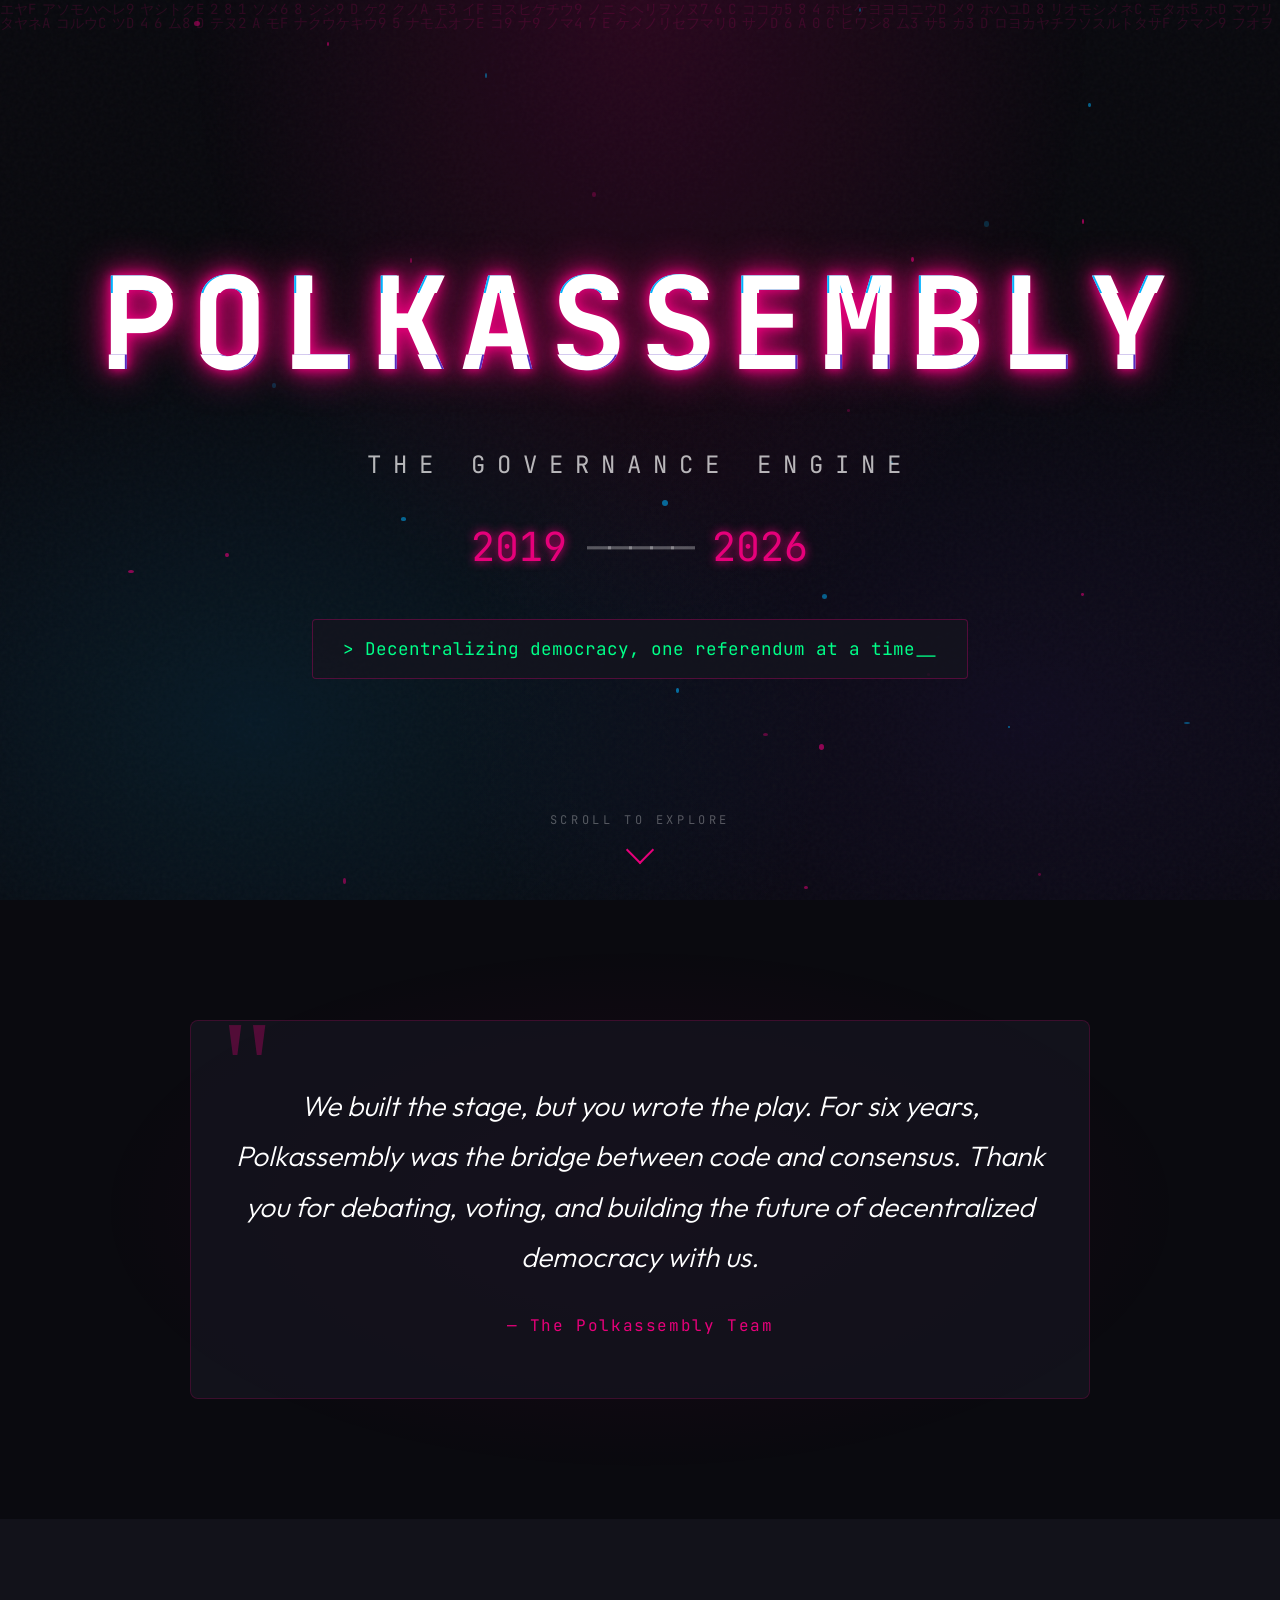
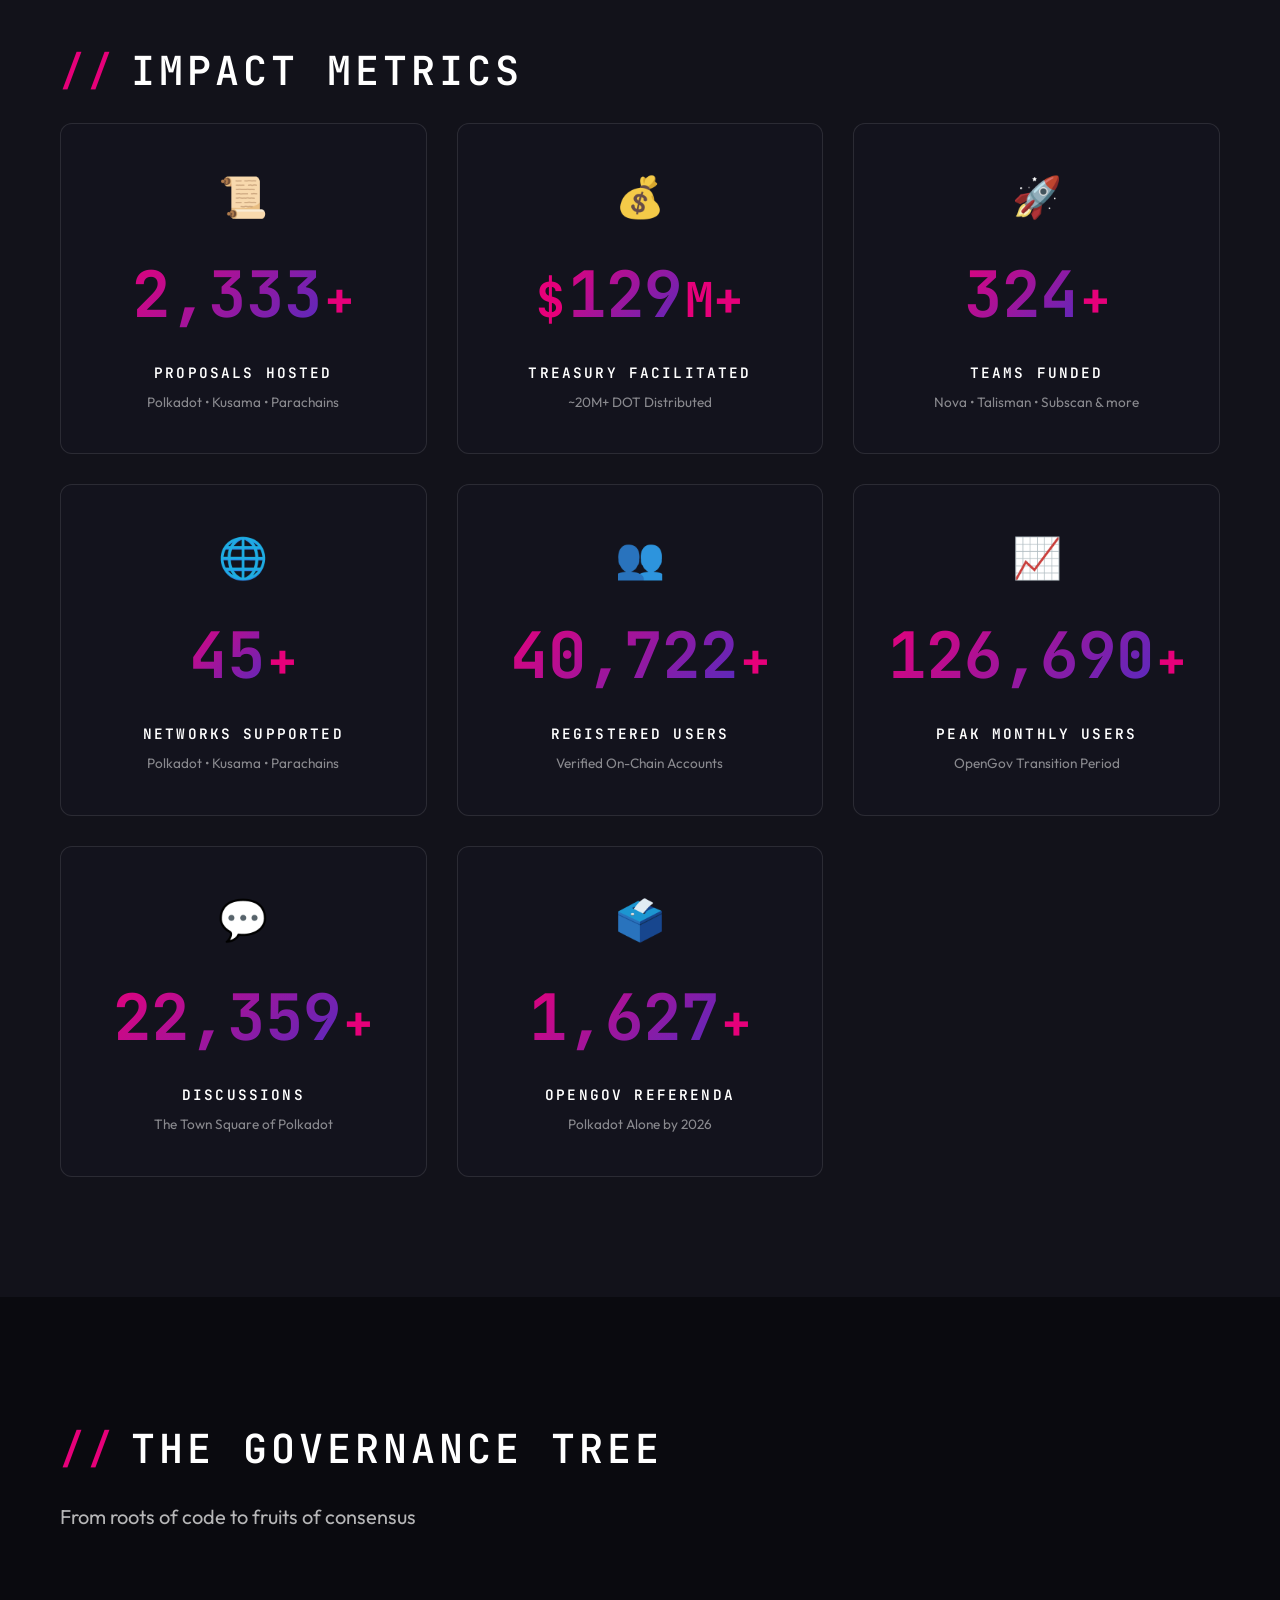
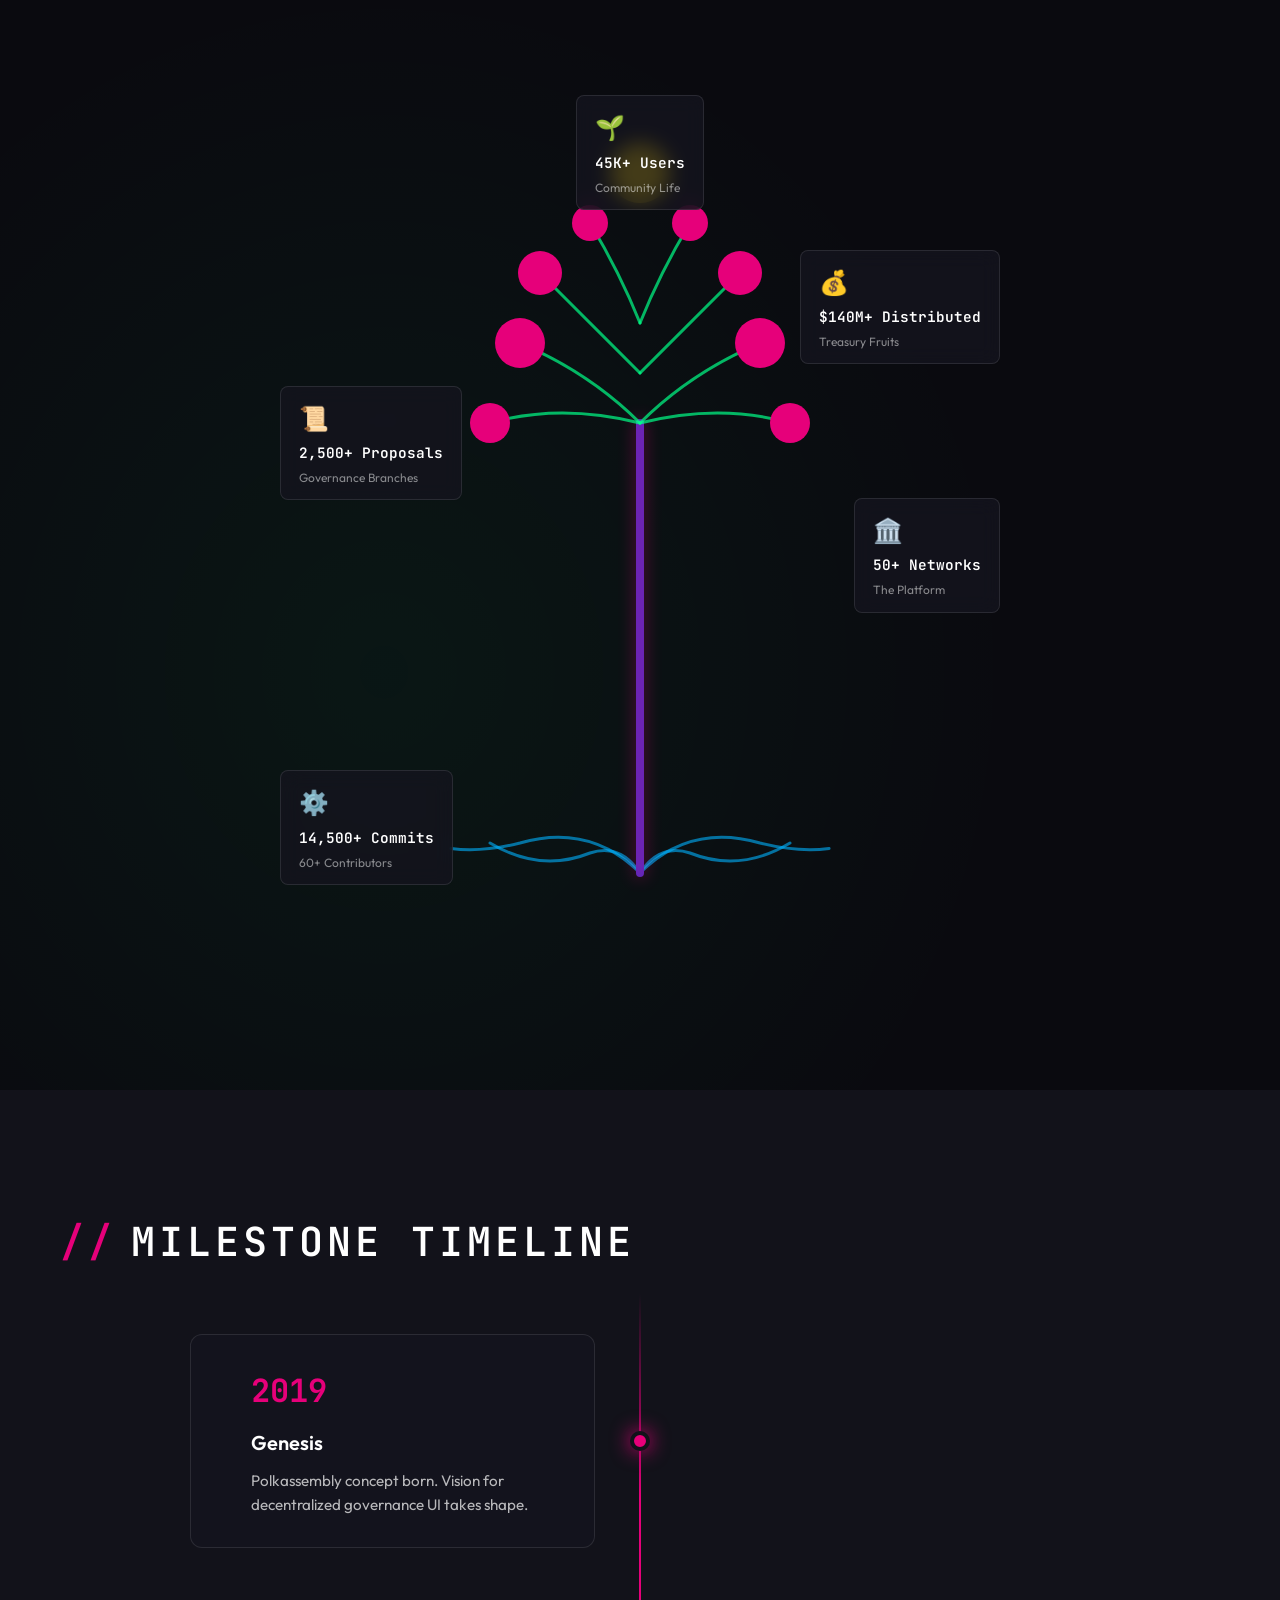
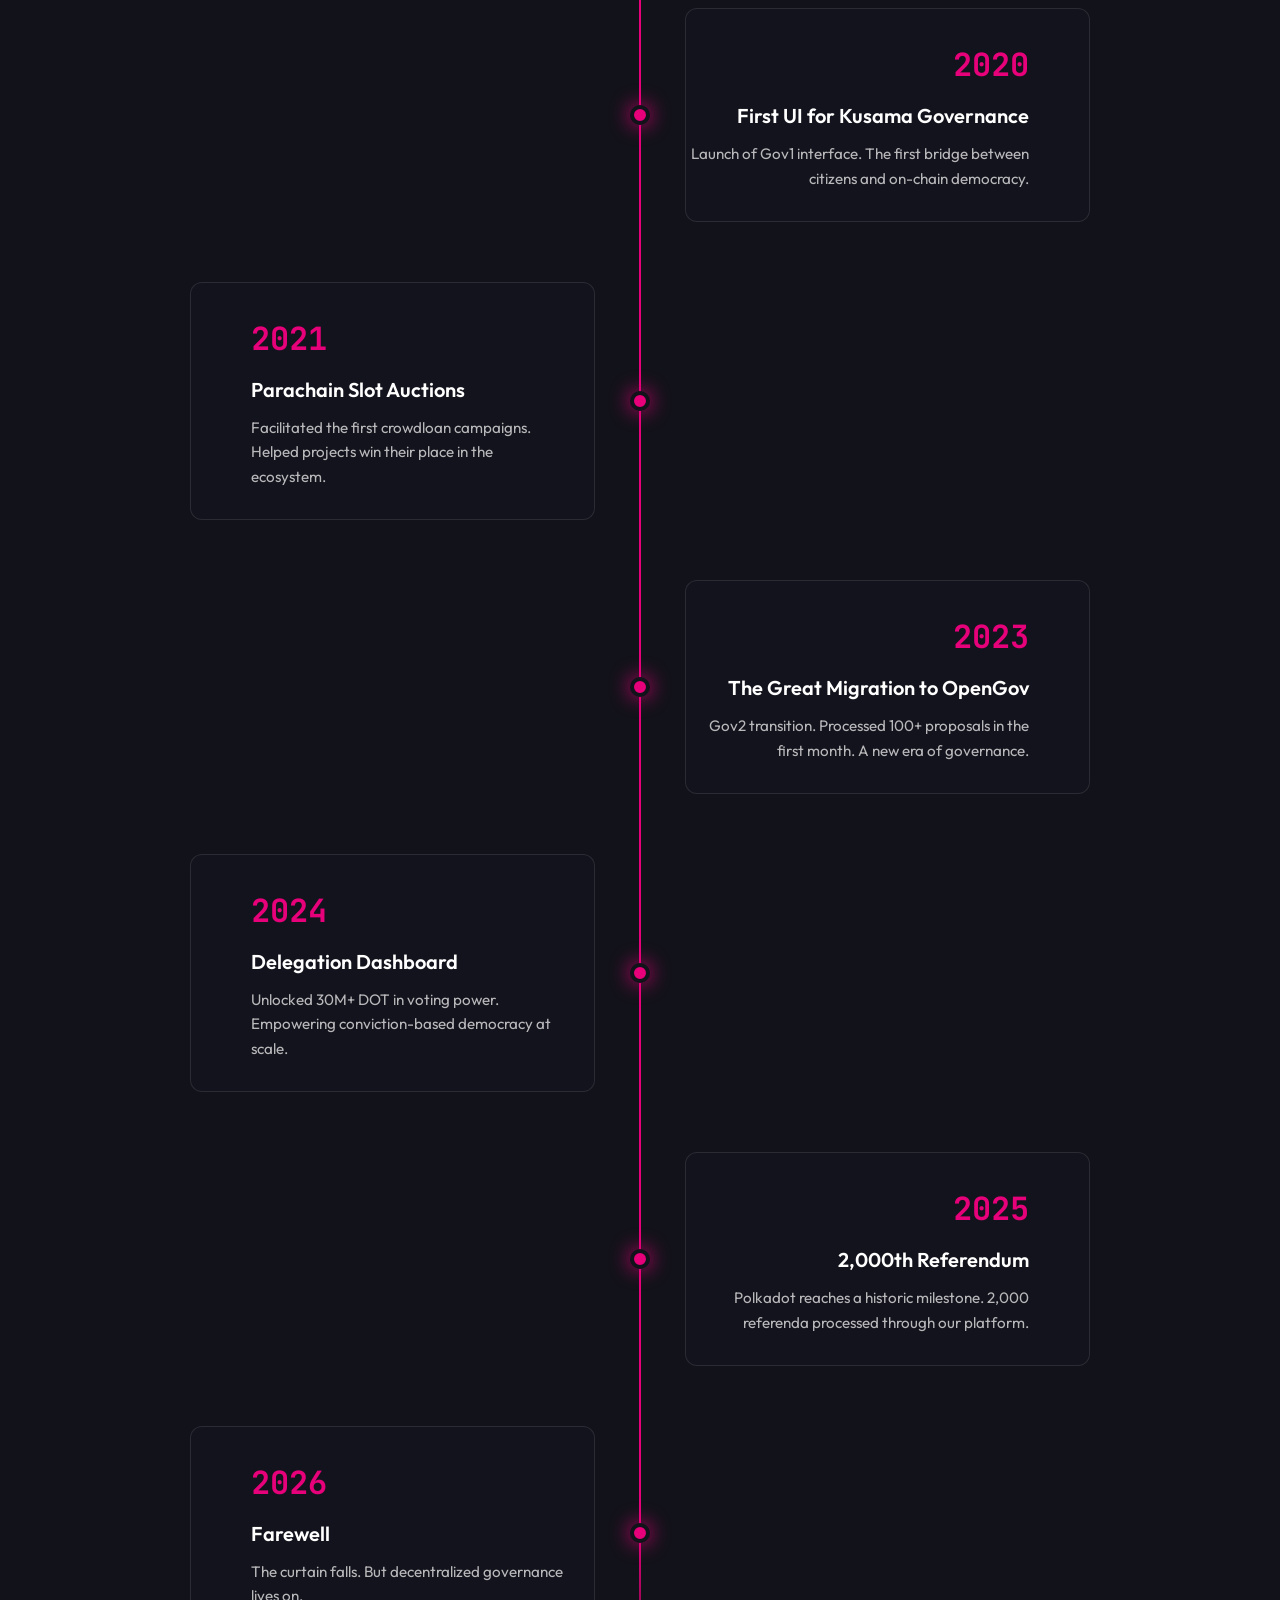
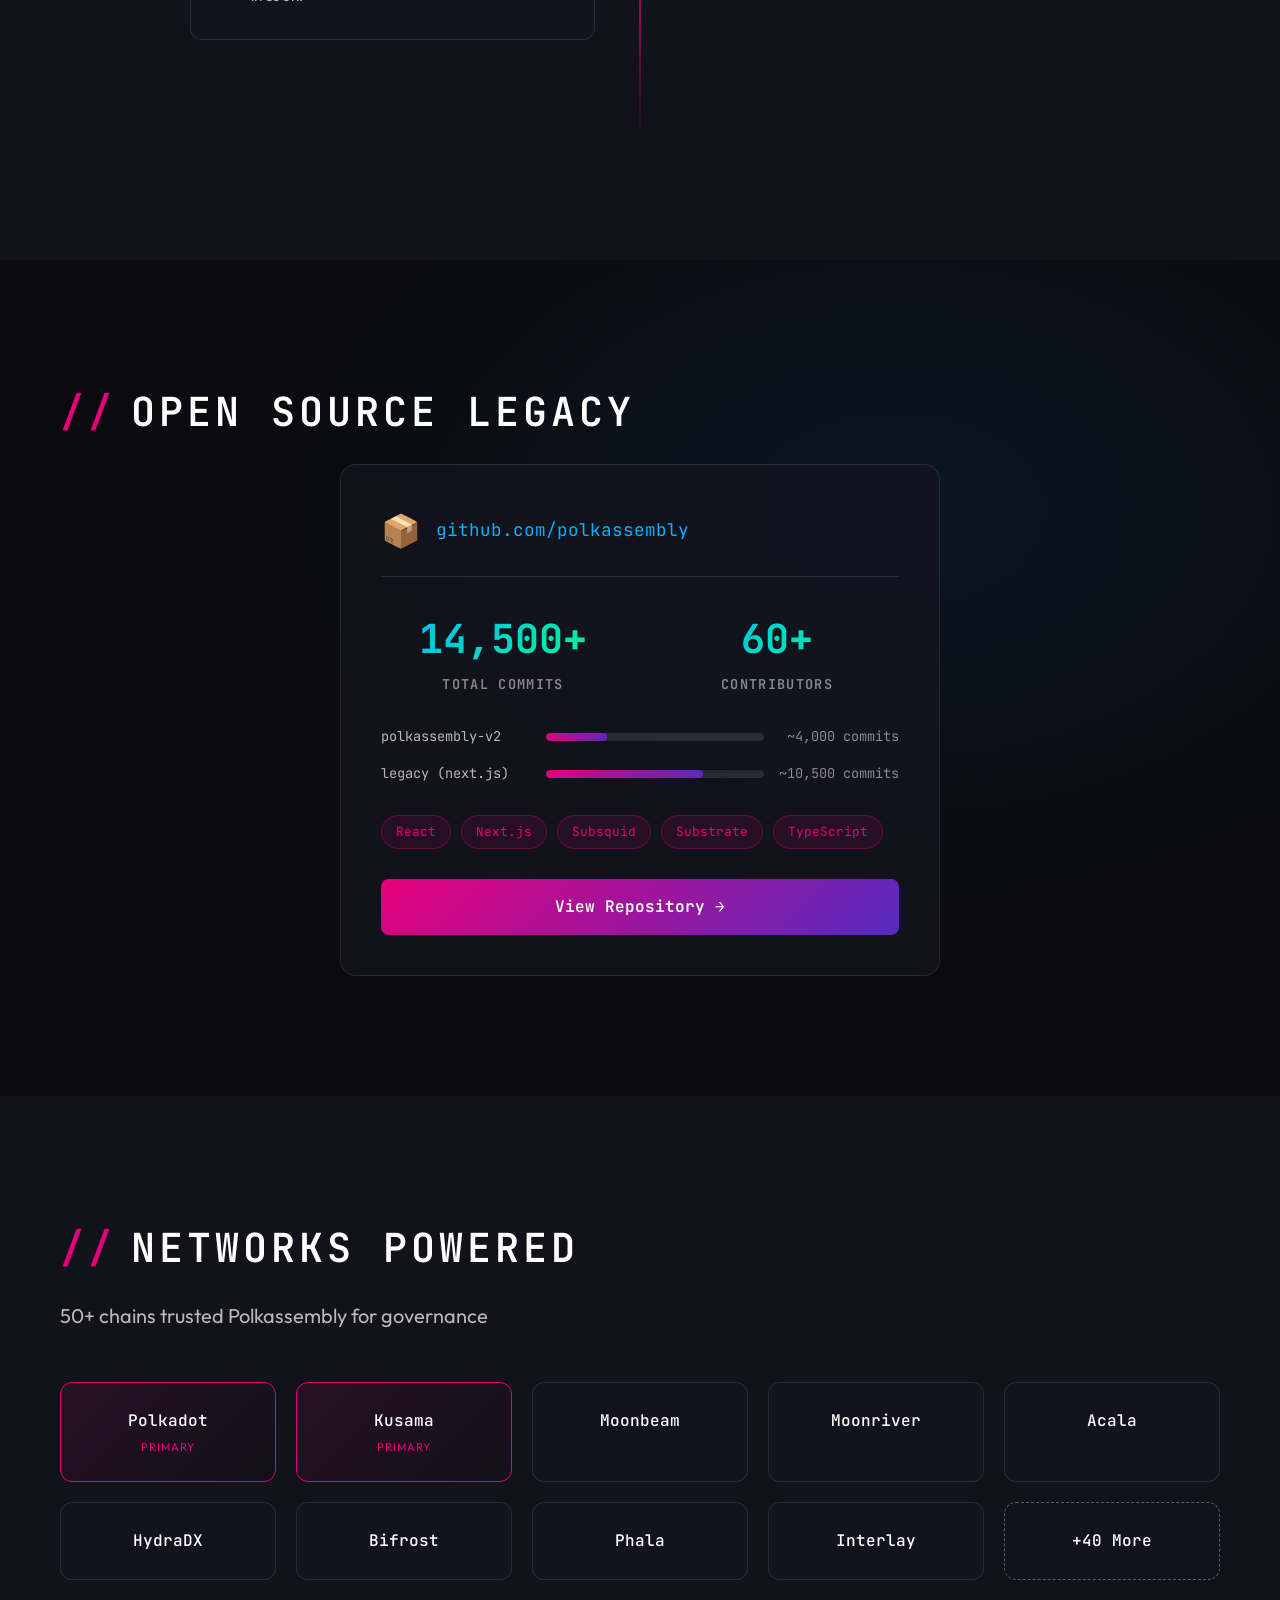
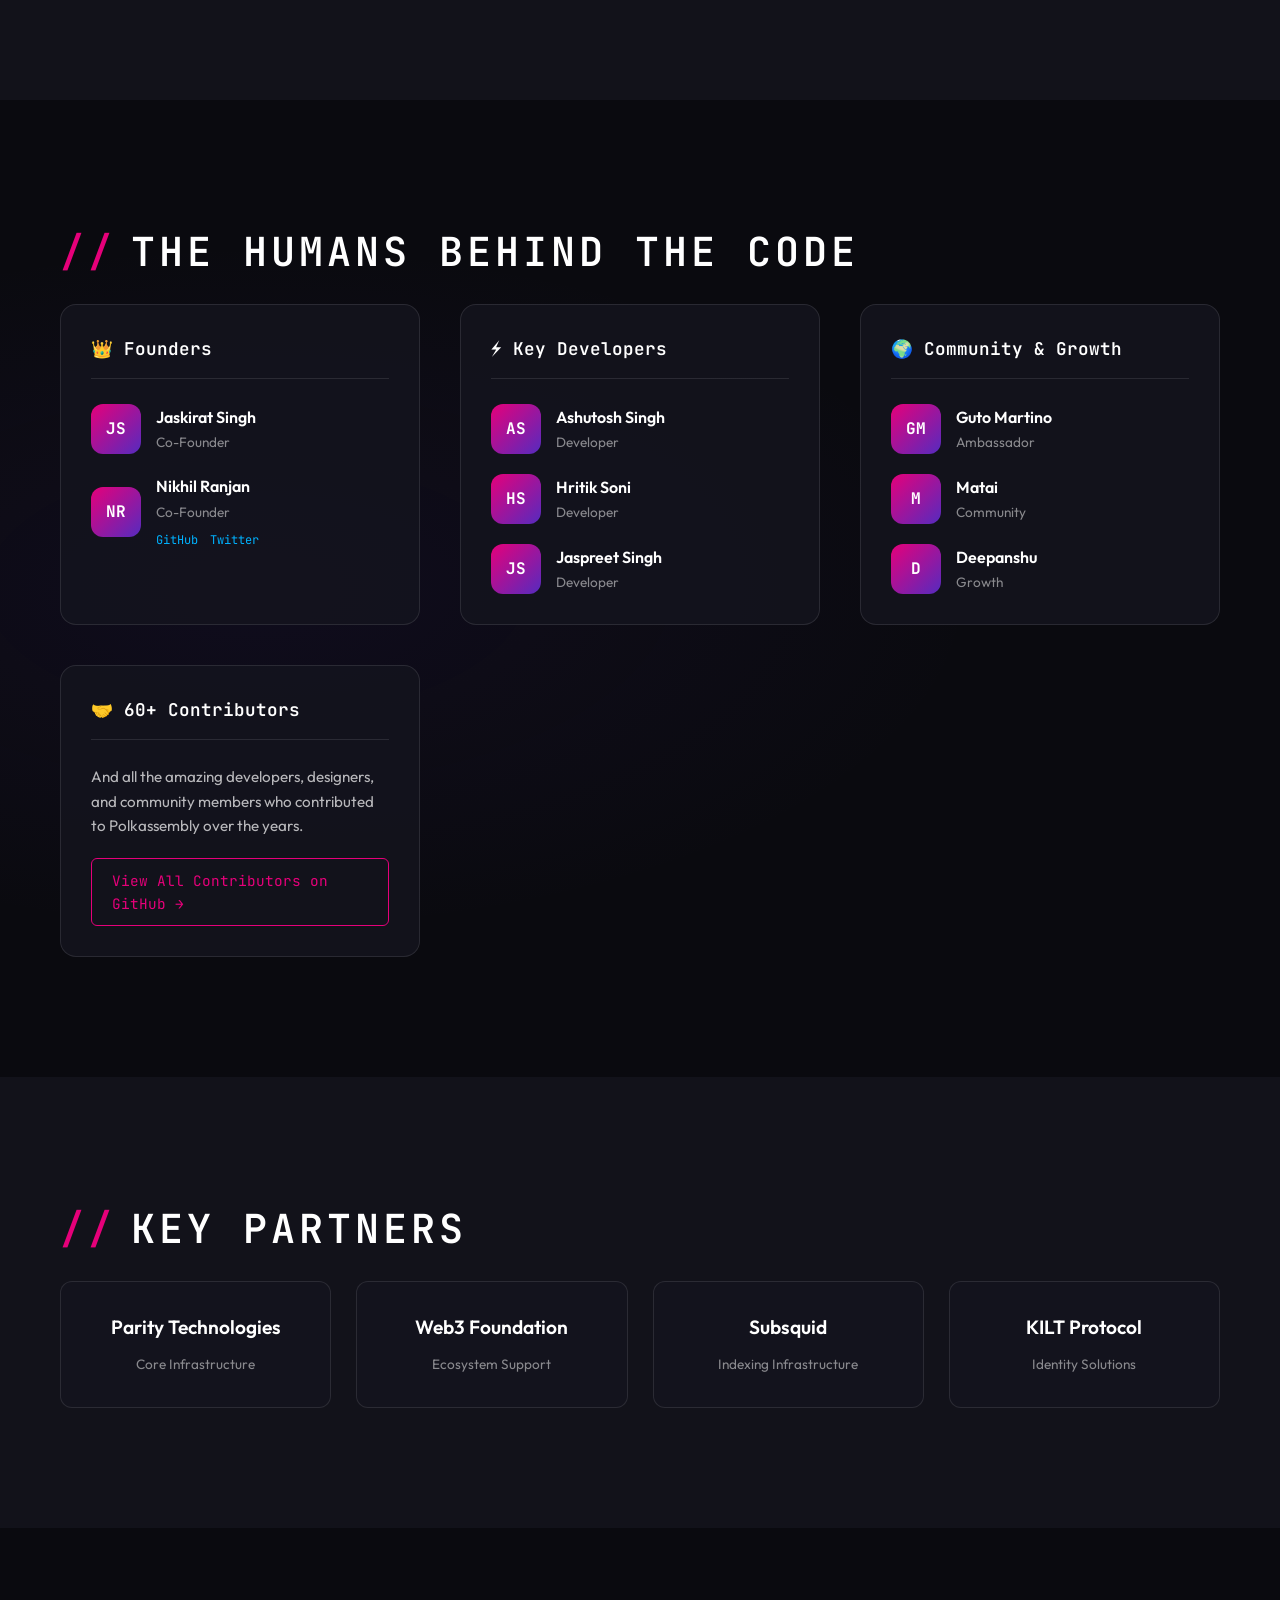
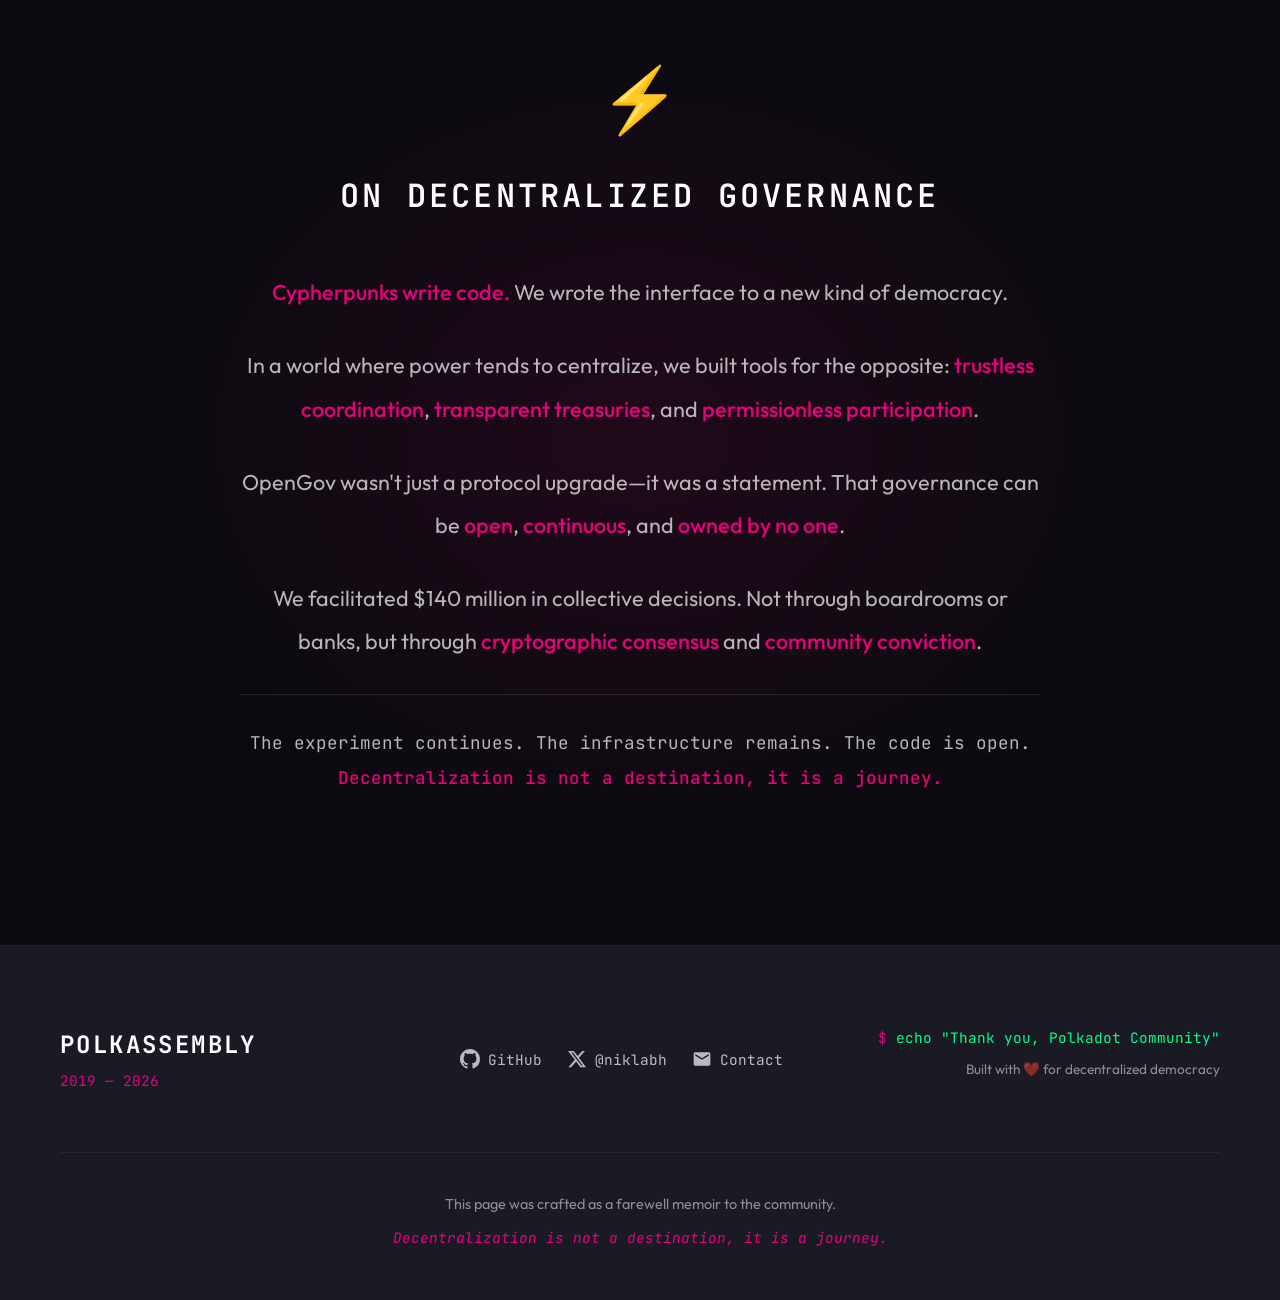
==== index.html @ 7c3e4065 "first commit" ====
<!DOCTYPE html>
<html lang="en">
<head>
    <meta charset="UTF-8">
    <meta name="viewport" content="width=device-width, initial-scale=1.0">
    <title>Polkassembly | The Governance Engine (2019-2026)</title>
    <link rel="preconnect" href="https://fonts.googleapis.com">
    <link rel="preconnect" href="https://fonts.gstatic.com" crossorigin>
    <link href="https://fonts.googleapis.com/css2?family=JetBrains+Mono:wght@300;400;500;600;700&family=Outfit:wght@300;400;500;600;700;800;900&display=swap" rel="stylesheet">
    <link rel="stylesheet" href="styles.css">
    <link rel="icon" type="image/svg+xml" href="data:image/svg+xml,<svg xmlns='http://www.w3.org/2000/svg' viewBox='0 0 100 100'><text y='.9em' font-size='90'>🏛️</text></svg>">
</head>
<body>
    <!-- Matrix Rain Background -->
    <canvas id="matrix-bg"></canvas>
    
    <!-- Noise Overlay -->
    <div class="noise-overlay"></div>

    <!-- Hero Section -->
    <header class="hero">
        <div class="hero-content">
            <div class="glitch-wrapper">
                <h1 class="glitch" data-text="POLKASSEMBLY">POLKASSEMBLY</h1>
            </div>
            <p class="hero-subtitle">THE GOVERNANCE ENGINE</p>
            <div class="hero-years">
                <span class="year-start">2019</span>
                <span class="year-divider">—————</span>
                <span class="year-end">2026</span>
            </div>
            <div class="hero-tagline">
                <span class="typewriter">> Decentralizing democracy, one referendum at a time_</span>
            </div>
        </div>
        <div class="scroll-indicator">
            <span>SCROLL TO EXPLORE</span>
            <div class="scroll-arrow"></div>
        </div>
    </header>

    <!-- Farewell Quote Section -->
    <section class="farewell-quote">
        <div class="container">
            <div class="quote-block">
                <div class="quote-mark">"</div>
                <blockquote>
                    We built the stage, but you wrote the play. For six years, Polkassembly was the bridge between code and consensus. Thank you for debating, voting, and building the future of decentralized democracy with us.
                </blockquote>
                <cite>— The Polkassembly Team</cite>
            </div>
        </div>
    </section>

    <!-- Impact Stats Grid -->
    <section class="impact-stats">
        <div class="container">
            <h2 class="section-title">
                <span class="title-prefix">//</span> IMPACT METRICS
            </h2>
            <div class="stats-grid">
                <div class="stat-card stat-proposals">
                    <div class="stat-icon">📜</div>
                    <div class="stat-number" data-target="2500">0</div>
                    <div class="stat-suffix">+</div>
                    <div class="stat-label">PROPOSALS HOSTED</div>
                    <div class="stat-detail">Polkadot • Kusama • Parachains</div>
                </div>
                <div class="stat-card stat-treasury">
                    <div class="stat-icon">💰</div>
                    <div class="stat-prefix">$</div>
                    <div class="stat-number" data-target="140">0</div>
                    <div class="stat-suffix">M+</div>
                    <div class="stat-label">TREASURY FACILITATED</div>
                    <div class="stat-detail">~20M+ DOT Distributed</div>
                </div>
                <div class="stat-card stat-teams">
                    <div class="stat-icon">🚀</div>
                    <div class="stat-number" data-target="350">0</div>
                    <div class="stat-suffix">+</div>
                    <div class="stat-label">TEAMS FUNDED</div>
                    <div class="stat-detail">Nova • Talisman • Subscan & more</div>
                </div>
                <div class="stat-card stat-networks">
                    <div class="stat-icon">🌐</div>
                    <div class="stat-number" data-target="50">0</div>
                    <div class="stat-suffix">+</div>
                    <div class="stat-label">NETWORKS SUPPORTED</div>
                    <div class="stat-detail">Polkadot • Kusama • Parachains</div>
                </div>
                <div class="stat-card stat-users">
                    <div class="stat-icon">👥</div>
                    <div class="stat-number" data-target="45000">0</div>
                    <div class="stat-suffix">+</div>
                    <div class="stat-label">REGISTERED USERS</div>
                    <div class="stat-detail">Verified On-Chain Accounts</div>
                </div>
                <div class="stat-card stat-mau">
                    <div class="stat-icon">📈</div>
                    <div class="stat-number" data-target="140000">0</div>
                    <div class="stat-suffix">+</div>
                    <div class="stat-label">PEAK MONTHLY USERS</div>
                    <div class="stat-detail">OpenGov Transition Period</div>
                </div>
                <div class="stat-card stat-discussions">
                    <div class="stat-icon">💬</div>
                    <div class="stat-number" data-target="25000">0</div>
                    <div class="stat-suffix">+</div>
                    <div class="stat-label">DISCUSSIONS</div>
                    <div class="stat-detail">The Town Square of Polkadot</div>
                </div>
                <div class="stat-card stat-referenda">
                    <div class="stat-icon">🗳️</div>
                    <div class="stat-number" data-target="1830">0</div>
                    <div class="stat-suffix">+</div>
                    <div class="stat-label">OPENGOV REFERENDA</div>
                    <div class="stat-detail">Polkadot Alone by 2026</div>
                </div>
            </div>
        </div>
    </section>

    <!-- Tree Visualization -->
    <section class="tree-section">
        <div class="container">
            <h2 class="section-title">
                <span class="title-prefix">//</span> THE GOVERNANCE TREE
            </h2>
            <p class="section-subtitle">From roots of code to fruits of consensus</p>
            
            <div class="tree-visualization">
                <div class="tree-container">
                    <!-- SVG Tree -->
                    <svg class="tree-svg" viewBox="0 0 800 900" preserveAspectRatio="xMidYMid meet">
                        <!-- Roots (GitHub/Code) -->
                        <g class="tree-roots">
                            <path class="root-path" d="M400 850 Q350 800 280 820 Q200 840 150 800" />
                            <path class="root-path" d="M400 850 Q380 820 350 830 Q300 850 250 820" />
                            <path class="root-path" d="M400 850 Q420 820 450 830 Q500 850 550 820" />
                            <path class="root-path" d="M400 850 Q450 800 520 820 Q600 840 650 800" />
                        </g>
                        
                        <!-- Trunk (Platform) -->
                        <g class="tree-trunk">
                            <path class="trunk-path" d="M400 850 Q400 700 400 600 Q400 500 400 400" />
                            <path class="trunk-glow" d="M400 850 Q400 700 400 600 Q400 500 400 400" />
                        </g>
                        
                        <!-- Branches (Proposals) -->
                        <g class="tree-branches">
                            <path class="branch-path" d="M400 400 Q350 350 280 320" />
                            <path class="branch-path" d="M400 400 Q320 380 250 400" />
                            <path class="branch-path" d="M400 400 Q450 350 520 320" />
                            <path class="branch-path" d="M400 400 Q480 380 550 400" />
                            <path class="branch-path" d="M400 350 Q350 300 300 250" />
                            <path class="branch-path" d="M400 350 Q450 300 500 250" />
                            <path class="branch-path" d="M400 300 Q380 250 350 200" />
                            <path class="branch-path" d="M400 300 Q420 250 450 200" />
                        </g>
                        
                        <!-- Leaves/Fruits (Community) -->
                        <g class="tree-fruits">
                            <circle class="fruit" cx="280" cy="320" r="25" />
                            <circle class="fruit" cx="250" cy="400" r="20" />
                            <circle class="fruit" cx="520" cy="320" r="25" />
                            <circle class="fruit" cx="550" cy="400" r="20" />
                            <circle class="fruit" cx="300" cy="250" r="22" />
                            <circle class="fruit" cx="500" cy="250" r="22" />
                            <circle class="fruit" cx="350" cy="200" r="18" />
                            <circle class="fruit" cx="450" cy="200" r="18" />
                            <circle class="fruit" cx="400" cy="150" r="30" />
                        </g>
                        
                        <!-- Particles -->
                        <g class="tree-particles">
                            <circle class="particle" cx="200" cy="300" r="3" />
                            <circle class="particle" cx="600" cy="350" r="4" />
                            <circle class="particle" cx="350" cy="180" r="3" />
                            <circle class="particle" cx="450" cy="160" r="4" />
                            <circle class="particle" cx="220" cy="420" r="3" />
                            <circle class="particle" cx="580" cy="280" r="3" />
                        </g>
                    </svg>
                    
                    <!-- Labels -->
                    <div class="tree-labels">
                        <div class="tree-label label-roots">
                            <span class="label-icon">⚙️</span>
                            <span class="label-text">14,500+ Commits</span>
                            <span class="label-sub">60+ Contributors</span>
                        </div>
                        <div class="tree-label label-trunk">
                            <span class="label-icon">🏛️</span>
                            <span class="label-text">50+ Networks</span>
                            <span class="label-sub">The Platform</span>
                        </div>
                        <div class="tree-label label-branches">
                            <span class="label-icon">📜</span>
                            <span class="label-text">2,500+ Proposals</span>
                            <span class="label-sub">Governance Branches</span>
                        </div>
                        <div class="tree-label label-fruits">
                            <span class="label-icon">💰</span>
                            <span class="label-text">$140M+ Distributed</span>
                            <span class="label-sub">Treasury Fruits</span>
                        </div>
                        <div class="tree-label label-leaves">
                            <span class="label-icon">🌱</span>
                            <span class="label-text">45K+ Users</span>
                            <span class="label-sub">Community Life</span>
                        </div>
                    </div>
                </div>
            </div>
        </div>
    </section>

    <!-- Timeline -->
    <section class="timeline-section">
        <div class="container">
            <h2 class="section-title">
                <span class="title-prefix">//</span> MILESTONE TIMELINE
            </h2>
            
            <div class="timeline">
                <div class="timeline-line"></div>
                
                <div class="timeline-item" data-year="2019">
                    <div class="timeline-marker"></div>
                    <div class="timeline-content">
                        <span class="timeline-year">2019</span>
                        <h3>Genesis</h3>
                        <p>Polkassembly concept born. Vision for decentralized governance UI takes shape.</p>
                    </div>
                </div>
                
                <div class="timeline-item" data-year="2020">
                    <div class="timeline-marker"></div>
                    <div class="timeline-content">
                        <span class="timeline-year">2020</span>
                        <h3>First UI for Kusama Governance</h3>
                        <p>Launch of Gov1 interface. The first bridge between citizens and on-chain democracy.</p>
                    </div>
                </div>
                
                <div class="timeline-item" data-year="2021">
                    <div class="timeline-marker"></div>
                    <div class="timeline-content">
                        <span class="timeline-year">2021</span>
                        <h3>Parachain Slot Auctions</h3>
                        <p>Facilitated the first crowdloan campaigns. Helped projects win their place in the ecosystem.</p>
                    </div>
                </div>
                
                <div class="timeline-item" data-year="2023">
                    <div class="timeline-marker"></div>
                    <div class="timeline-content">
                        <span class="timeline-year">2023</span>
                        <h3>The Great Migration to OpenGov</h3>
                        <p>Gov2 transition. Processed 100+ proposals in the first month. A new era of governance.</p>
                    </div>
                </div>
                
                <div class="timeline-item" data-year="2024">
                    <div class="timeline-marker"></div>
                    <div class="timeline-content">
                        <span class="timeline-year">2024</span>
                        <h3>Delegation Dashboard</h3>
                        <p>Unlocked 30M+ DOT in voting power. Empowering conviction-based democracy at scale.</p>
                    </div>
                </div>
                
                <div class="timeline-item" data-year="2025">
                    <div class="timeline-marker"></div>
                    <div class="timeline-content">
                        <span class="timeline-year">2025</span>
                        <h3>2,000th Referendum</h3>
                        <p>Polkadot reaches a historic milestone. 2,000 referenda processed through our platform.</p>
                    </div>
                </div>
                
                <div class="timeline-item" data-year="2026">
                    <div class="timeline-marker"></div>
                    <div class="timeline-content">
                        <span class="timeline-year">2026</span>
                        <h3>Farewell</h3>
                        <p>The curtain falls. But decentralized governance lives on.</p>
                    </div>
                </div>
            </div>
        </div>
    </section>

    <!-- Engineering Section -->
    <section class="engineering-section">
        <div class="container">
            <h2 class="section-title">
                <span class="title-prefix">//</span> OPEN SOURCE LEGACY
            </h2>
            
            <div class="github-stats">
                <div class="github-card main-repo">
                    <div class="repo-header">
                        <span class="repo-icon">📦</span>
                        <span class="repo-name">github.com/polkassembly</span>
                    </div>
                    <div class="repo-stats">
                        <div class="repo-stat">
                            <span class="stat-value">14,500+</span>
                            <span class="stat-label">Total Commits</span>
                        </div>
                        <div class="repo-stat">
                            <span class="stat-value">60+</span>
                            <span class="stat-label">Contributors</span>
                        </div>
                    </div>
                    <div class="repo-breakdown">
                        <div class="breakdown-item">
                            <span class="breakdown-name">polkassembly-v2</span>
                            <div class="breakdown-bar">
                                <div class="breakdown-fill" style="--width: 28%"></div>
                            </div>
                            <span class="breakdown-value">~4,000 commits</span>
                        </div>
                        <div class="breakdown-item">
                            <span class="breakdown-name">legacy (next.js)</span>
                            <div class="breakdown-bar">
                                <div class="breakdown-fill" style="--width: 72%"></div>
                            </div>
                            <span class="breakdown-value">~10,500 commits</span>
                        </div>
                    </div>
                    <div class="tech-stack">
                        <span class="tech-tag">React</span>
                        <span class="tech-tag">Next.js</span>
                        <span class="tech-tag">Subsquid</span>
                        <span class="tech-tag">Substrate</span>
                        <span class="tech-tag">TypeScript</span>
                    </div>
                    <a href="https://github.com/polkassembly" class="github-link" target="_blank" rel="noopener">
                        <span>View Repository</span>
                        <span class="arrow">→</span>
                    </a>
                </div>
            </div>
        </div>
    </section>

    <!-- Networks Supported -->
    <section class="networks-section">
        <div class="container">
            <h2 class="section-title">
                <span class="title-prefix">//</span> NETWORKS POWERED
            </h2>
            <p class="section-subtitle">50+ chains trusted Polkassembly for governance</p>
            
            <div class="networks-grid">
                <div class="network-card primary">
                    <span class="network-name">Polkadot</span>
                    <span class="network-badge">Primary</span>
                </div>
                <div class="network-card primary">
                    <span class="network-name">Kusama</span>
                    <span class="network-badge">Primary</span>
                </div>
                <div class="network-card">
                    <span class="network-name">Moonbeam</span>
                </div>
                <div class="network-card">
                    <span class="network-name">Moonriver</span>
                </div>
                <div class="network-card">
                    <span class="network-name">Acala</span>
                </div>
                <div class="network-card">
                    <span class="network-name">HydraDX</span>
                </div>
                <div class="network-card">
                    <span class="network-name">Bifrost</span>
                </div>
                <div class="network-card">
                    <span class="network-name">Phala</span>
                </div>
                <div class="network-card">
                    <span class="network-name">Interlay</span>
                </div>
                <div class="network-card more">
                    <span class="network-name">+40 More</span>
                </div>
            </div>
        </div>
    </section>

    <!-- Team Section -->
    <section class="team-section">
        <div class="container">
            <h2 class="section-title">
                <span class="title-prefix">//</span> THE HUMANS BEHIND THE CODE
            </h2>
            
            <div class="team-grid">
                <div class="team-category founders">
                    <h3 class="category-title">👑 Founders</h3>
                    <div class="team-members">
                        <div class="team-member">
                            <div class="member-avatar">JS</div>
                            <div class="member-info">
                                <span class="member-name">Jaskirat Singh</span>
                                <span class="member-role">Co-Founder</span>
                            </div>
                        </div>
                        <div class="team-member">
                            <div class="member-avatar">NR</div>
                            <div class="member-info">
                                <span class="member-name">Nikhil Ranjan</span>
                                <span class="member-role">Co-Founder</span>
                                <div class="member-links">
                                    <a href="https://github.com/niklabh" target="_blank" rel="noopener">GitHub</a>
                                    <a href="https://twitter.com/niklabh" target="_blank" rel="noopener">Twitter</a>
                                </div>
                            </div>
                        </div>
                    </div>
                </div>
                
                <div class="team-category developers">
                    <h3 class="category-title">⚡ Key Developers</h3>
                    <div class="team-members">
                        <div class="team-member">
                            <div class="member-avatar">AS</div>
                            <div class="member-info">
                                <span class="member-name">Ashutosh Singh</span>
                                <span class="member-role">Developer</span>
                            </div>
                        </div>
                        <div class="team-member">
                            <div class="member-avatar">HS</div>
                            <div class="member-info">
                                <span class="member-name">Hritik Soni</span>
                                <span class="member-role">Developer</span>
                            </div>
                        </div>
                        <div class="team-member">
                            <div class="member-avatar">JS</div>
                            <div class="member-info">
                                <span class="member-name">Jaspreet Singh</span>
                                <span class="member-role">Developer</span>
                            </div>
                        </div>
                    </div>
                </div>
                
                <div class="team-category community">
                    <h3 class="category-title">🌍 Community & Growth</h3>
                    <div class="team-members">
                        <div class="team-member">
                            <div class="member-avatar">GM</div>
                            <div class="member-info">
                                <span class="member-name">Guto Martino</span>
                                <span class="member-role">Ambassador</span>
                            </div>
                        </div>
                        <div class="team-member">
                            <div class="member-avatar">M</div>
                            <div class="member-info">
                                <span class="member-name">Matai</span>
                                <span class="member-role">Community</span>
                            </div>
                        </div>
                        <div class="team-member">
                            <div class="member-avatar">D</div>
                            <div class="member-info">
                                <span class="member-name">Deepanshu</span>
                                <span class="member-role">Growth</span>
                            </div>
                        </div>
                    </div>
                </div>
                
                <div class="team-category contributors">
                    <h3 class="category-title">🤝 60+ Contributors</h3>
                    <p class="contributors-note">And all the amazing developers, designers, and community members who contributed to Polkassembly over the years.</p>
                    <a href="https://github.com/polkassembly/polkassembly/graphs/contributors" class="contributors-link" target="_blank" rel="noopener">
                        View All Contributors on GitHub →
                    </a>
                </div>
            </div>
        </div>
    </section>

    <!-- Partners Section -->
    <section class="partners-section">
        <div class="container">
            <h2 class="section-title">
                <span class="title-prefix">//</span> KEY PARTNERS
            </h2>
            
            <div class="partners-grid">
                <div class="partner-card">
                    <span class="partner-name">Parity Technologies</span>
                    <span class="partner-role">Core Infrastructure</span>
                </div>
                <div class="partner-card">
                    <span class="partner-name">Web3 Foundation</span>
                    <span class="partner-role">Ecosystem Support</span>
                </div>
                <div class="partner-card">
                    <span class="partner-name">Subsquid</span>
                    <span class="partner-role">Indexing Infrastructure</span>
                </div>
                <div class="partner-card">
                    <span class="partner-name">KILT Protocol</span>
                    <span class="partner-role">Identity Solutions</span>
                </div>
            </div>
        </div>
    </section>

    <!-- Cypherpunk Manifesto -->
    <section class="manifesto-section">
        <div class="container">
            <div class="manifesto-content">
                <div class="manifesto-header">
                    <span class="manifesto-icon">⚡</span>
                    <h2>ON DECENTRALIZED GOVERNANCE</h2>
                </div>
                <div class="manifesto-text">
                    <p>
                        <span class="highlight">Cypherpunks write code.</span> We wrote the interface to a new kind of democracy.
                    </p>
                    <p>
                        In a world where power tends to centralize, we built tools for the opposite: <span class="highlight">trustless coordination</span>, <span class="highlight">transparent treasuries</span>, and <span class="highlight">permissionless participation</span>.
                    </p>
                    <p>
                        OpenGov wasn't just a protocol upgrade—it was a statement. That governance can be <span class="highlight">open</span>, <span class="highlight">continuous</span>, and <span class="highlight">owned by no one</span>.
                    </p>
                    <p>
                        We facilitated $140 million in collective decisions. Not through boardrooms or banks, but through <span class="highlight">cryptographic consensus</span> and <span class="highlight">community conviction</span>.
                    </p>
                    <p class="manifesto-closing">
                        The experiment continues. The infrastructure remains. The code is open.<br>
                        <span class="highlight">Decentralization is not a destination, it is a journey.</span>
                    </p>
                </div>
            </div>
        </div>
    </section>

    <!-- Footer -->
    <footer class="footer">
        <div class="container">
            <div class="footer-content">
                <div class="footer-logo">
                    <span class="logo-text">POLKASSEMBLY</span>
                    <span class="logo-years">2019 — 2026</span>
                </div>
                
                <div class="footer-links">
                    <a href="https://github.com/polkassembly" target="_blank" rel="noopener">
                        <svg class="footer-icon" viewBox="0 0 24 24" fill="currentColor">
                            <path d="M12 0C5.37 0 0 5.37 0 12c0 5.31 3.435 9.795 8.205 11.385.6.105.825-.255.825-.57 0-.285-.015-1.23-.015-2.235-3.015.555-3.795-.735-4.035-1.41-.135-.345-.72-1.41-1.23-1.695-.42-.225-1.02-.78-.015-.795.945-.015 1.62.87 1.845 1.23 1.08 1.815 2.805 1.305 3.495.99.105-.78.42-1.305.765-1.605-2.67-.3-5.46-1.335-5.46-5.925 0-1.305.465-2.385 1.23-3.225-.12-.3-.54-1.53.12-3.18 0 0 1.005-.315 3.3 1.23.96-.27 1.98-.405 3-.405s2.04.135 3 .405c2.295-1.56 3.3-1.23 3.3-1.23.66 1.65.24 2.88.12 3.18.765.84 1.23 1.905 1.23 3.225 0 4.605-2.805 5.625-5.475 5.925.435.375.81 1.095.81 2.22 0 1.605-.015 2.895-.015 3.3 0 .315.225.69.825.57A12.02 12.02 0 0024 12c0-6.63-5.37-12-12-12z"/>
                        </svg>
                        GitHub
                    </a>
                    <a href="https://twitter.com/niklabh" target="_blank" rel="noopener">
                        <svg class="footer-icon" viewBox="0 0 24 24" fill="currentColor">
                            <path d="M18.244 2.25h3.308l-7.227 8.26 8.502 11.24H16.17l-5.214-6.817L4.99 21.75H1.68l7.73-8.835L1.254 2.25H8.08l4.713 6.231zm-1.161 17.52h1.833L7.084 4.126H5.117z"/>
                        </svg>
                        @niklabh
                    </a>
                    <a href="mailto:niklabh811@gmail.com">
                        <svg class="footer-icon" viewBox="0 0 24 24" fill="currentColor">
                            <path d="M20 4H4c-1.1 0-2 .9-2 2v12c0 1.1.9 2 2 2h16c1.1 0 2-.9 2-2V6c0-1.1-.9-2-2-2zm0 4l-8 5-8-5V6l8 5 8-5v2z"/>
                        </svg>
                        Contact
                    </a>
                </div>
                
                <div class="footer-signature">
                    <p class="signature-text">
                        <span class="terminal-prompt">$</span> echo "Thank you, Polkadot Community"
                    </p>
                    <p class="signature-hash">
                        Built with ❤️ for decentralized democracy
                    </p>
                </div>
            </div>
            
            <div class="footer-bottom">
                <p>This page was crafted as a farewell memoir to the community.</p>
                <p class="footer-final">Decentralization is not a destination, it is a journey.</p>
            </div>
        </div>
    </footer>

    <script src="script.js"></script>
</body>
</html>
---- styles.css ----
/* ============================================
   POLKASSEMBLY IMPACT - CYPHERPUNK AESTHETIC
   ============================================ */

/* CSS Custom Properties */
:root {
    /* Core Colors - Cypherpunk Palette */
    --bg-primary: #0a0a0f;
    --bg-secondary: #12121a;
    --bg-tertiary: #1a1a25;
    --bg-card: rgba(20, 20, 30, 0.8);
    
    /* Accent Colors - Polkadot Inspired */
    --accent-primary: #e6007a; /* Polkadot Pink */
    --accent-secondary: #552bbf; /* Purple */
    --accent-tertiary: #00b2ff; /* Cyber Blue */
    --accent-green: #00ff88;
    --accent-yellow: #ffd700;
    --accent-orange: #ff6b35;
    
    /* Text Colors */
    --text-primary: #ffffff;
    --text-secondary: rgba(255, 255, 255, 0.7);
    --text-tertiary: rgba(255, 255, 255, 0.5);
    --text-muted: rgba(255, 255, 255, 0.3);
    
    /* Gradients */
    --gradient-primary: linear-gradient(135deg, var(--accent-primary) 0%, var(--accent-secondary) 100%);
    --gradient-cyber: linear-gradient(135deg, var(--accent-tertiary) 0%, var(--accent-green) 100%);
    --gradient-glow: radial-gradient(ellipse at center, var(--accent-primary) 0%, transparent 70%);
    
    /* Typography */
    --font-display: 'Outfit', sans-serif;
    --font-mono: 'JetBrains Mono', monospace;
    
    /* Spacing */
    --section-padding: clamp(60px, 10vw, 120px);
    --container-max: 1400px;
    
    /* Animation */
    --transition-fast: 0.2s ease;
    --transition-medium: 0.4s ease;
    --transition-slow: 0.8s ease;
}

/* ============================================
   RESET & BASE
   ============================================ */

*, *::before, *::after {
    margin: 0;
    padding: 0;
    box-sizing: border-box;
}

html {
    scroll-behavior: smooth;
    font-size: 16px;
}

body {
    font-family: var(--font-display);
    background: var(--bg-primary);
    color: var(--text-primary);
    line-height: 1.6;
    overflow-x: hidden;
    position: relative;
}

/* Selection */
::selection {
    background: var(--accent-primary);
    color: var(--text-primary);
}

/* ============================================
   BACKGROUND EFFECTS
   ============================================ */

#matrix-bg {
    position: fixed;
    top: 0;
    left: 0;
    width: 100%;
    height: 100%;
    z-index: -2;
    opacity: 0.15;
}

.noise-overlay {
    position: fixed;
    top: 0;
    left: 0;
    width: 100%;
    height: 100%;
    z-index: -1;
    pointer-events: none;
    opacity: 0.03;
    background-image: url("data:image/svg+xml,%3Csvg viewBox='0 0 256 256' xmlns='http://www.w3.org/2000/svg'%3E%3Cfilter id='noise'%3E%3CfeTurbulence type='fractalNoise' baseFrequency='0.9' numOctaves='4' stitchTiles='stitch'/%3E%3C/filter%3E%3Crect width='100%25' height='100%25' filter='url(%23noise)'/%3E%3C/svg%3E");
}

/* ============================================
   CONTAINER
   ============================================ */

.container {
    max-width: var(--container-max);
    margin: 0 auto;
    padding: 0 clamp(20px, 5vw, 60px);
}

/* ============================================
   HERO SECTION
   ============================================ */

.hero {
    min-height: 100vh;
    display: flex;
    flex-direction: column;
    justify-content: center;
    align-items: center;
    position: relative;
    text-align: center;
    padding: 40px 20px;
    background: 
        radial-gradient(ellipse at 50% 0%, rgba(230, 0, 122, 0.15) 0%, transparent 50%),
        radial-gradient(ellipse at 80% 80%, rgba(85, 43, 191, 0.1) 0%, transparent 40%),
        radial-gradient(ellipse at 20% 80%, rgba(0, 178, 255, 0.1) 0%, transparent 40%);
}

.hero-content {
    z-index: 1;
}

/* Glitch Effect */
.glitch-wrapper {
    position: relative;
}

.glitch {
    font-family: var(--font-mono);
    font-size: clamp(3rem, 12vw, 8rem);
    font-weight: 700;
    letter-spacing: 0.1em;
    position: relative;
    text-shadow: 
        0 0 10px var(--accent-primary),
        0 0 20px var(--accent-primary),
        0 0 40px var(--accent-primary);
    animation: glitch-skew 4s infinite linear alternate-reverse;
}

.glitch::before,
.glitch::after {
    content: attr(data-text);
    position: absolute;
    top: 0;
    left: 0;
    width: 100%;
    height: 100%;
}

.glitch::before {
    left: 2px;
    text-shadow: -2px 0 var(--accent-tertiary);
    clip-path: polygon(0 0, 100% 0, 100% 35%, 0 35%);
    animation: glitch-anim 3s infinite linear alternate-reverse;
}

.glitch::after {
    left: -2px;
    text-shadow: 2px 0 var(--accent-secondary);
    clip-path: polygon(0 65%, 100% 65%, 100% 100%, 0 100%);
    animation: glitch-anim-2 2.5s infinite linear alternate-reverse;
}

@keyframes glitch-anim {
    0%, 100% { clip-path: polygon(0 0, 100% 0, 100% 35%, 0 35%); }
    25% { clip-path: polygon(0 15%, 100% 15%, 100% 55%, 0 55%); }
    50% { clip-path: polygon(0 40%, 100% 40%, 100% 75%, 0 75%); }
    75% { clip-path: polygon(0 60%, 100% 60%, 100% 95%, 0 95%); }
}

@keyframes glitch-anim-2 {
    0%, 100% { clip-path: polygon(0 65%, 100% 65%, 100% 100%, 0 100%); }
    25% { clip-path: polygon(0 45%, 100% 45%, 100% 80%, 0 80%); }
    50% { clip-path: polygon(0 25%, 100% 25%, 100% 60%, 0 60%); }
    75% { clip-path: polygon(0 5%, 100% 5%, 100% 40%, 0 40%); }
}

@keyframes glitch-skew {
    0%, 100% { transform: skew(0deg); }
    20% { transform: skew(-0.5deg); }
    40% { transform: skew(0.5deg); }
    60% { transform: skew(-0.3deg); }
    80% { transform: skew(0.3deg); }
}

.hero-subtitle {
    font-family: var(--font-mono);
    font-size: clamp(1rem, 3vw, 1.5rem);
    letter-spacing: 0.5em;
    color: var(--text-secondary);
    margin-top: 20px;
    text-transform: uppercase;
}

.hero-years {
    display: flex;
    align-items: center;
    justify-content: center;
    gap: 20px;
    margin-top: 30px;
    font-family: var(--font-mono);
    font-size: clamp(1.5rem, 4vw, 2.5rem);
}

.year-start, .year-end {
    color: var(--accent-primary);
    text-shadow: 0 0 10px var(--accent-primary);
}

.year-divider {
    color: var(--text-muted);
    letter-spacing: -3px;
}

.hero-tagline {
    margin-top: 40px;
    padding: 15px 30px;
    background: var(--bg-card);
    border: 1px solid rgba(230, 0, 122, 0.3);
    border-radius: 4px;
    display: inline-block;
}

.typewriter {
    font-family: var(--font-mono);
    font-size: clamp(0.9rem, 2vw, 1.1rem);
    color: var(--accent-green);
    overflow: hidden;
    white-space: nowrap;
    animation: typing 3s steps(50, end);
}

@keyframes typing {
    from { width: 0; }
    to { width: 100%; }
}

.scroll-indicator {
    position: absolute;
    bottom: 40px;
    display: flex;
    flex-direction: column;
    align-items: center;
    gap: 10px;
    animation: float 2s ease-in-out infinite;
}

.scroll-indicator span {
    font-family: var(--font-mono);
    font-size: 0.75rem;
    letter-spacing: 0.3em;
    color: var(--text-muted);
}

.scroll-arrow {
    width: 20px;
    height: 20px;
    border-right: 2px solid var(--accent-primary);
    border-bottom: 2px solid var(--accent-primary);
    transform: rotate(45deg);
}

@keyframes float {
    0%, 100% { transform: translateY(0); }
    50% { transform: translateY(10px); }
}

/* ============================================
   SECTION TITLES
   ============================================ */

.section-title {
    font-family: var(--font-mono);
    font-size: clamp(1.5rem, 4vw, 2.5rem);
    font-weight: 600;
    letter-spacing: 0.1em;
    text-transform: uppercase;
    margin-bottom: 20px;
    display: flex;
    align-items: center;
    gap: 15px;
}

.title-prefix {
    color: var(--accent-primary);
}

.section-subtitle {
    font-size: clamp(1rem, 2vw, 1.25rem);
    color: var(--text-secondary);
    margin-bottom: 50px;
}

/* ============================================
   FAREWELL QUOTE
   ============================================ */

.farewell-quote {
    padding: var(--section-padding) 0;
    background: 
        radial-gradient(ellipse at 50% 50%, rgba(230, 0, 122, 0.08) 0%, transparent 60%);
}

.quote-block {
    max-width: 900px;
    margin: 0 auto;
    text-align: center;
    position: relative;
    padding: 60px 40px;
    background: var(--bg-card);
    border: 1px solid rgba(230, 0, 122, 0.2);
    border-radius: 8px;
}

.quote-mark {
    font-family: Georgia, serif;
    font-size: 8rem;
    color: var(--accent-primary);
    opacity: 0.3;
    position: absolute;
    top: -20px;
    left: 30px;
    line-height: 1;
}

blockquote {
    font-family: var(--font-display);
    font-size: clamp(1.25rem, 3vw, 1.75rem);
    font-weight: 300;
    line-height: 1.8;
    color: var(--text-primary);
    font-style: italic;
}

cite {
    display: block;
    margin-top: 30px;
    font-family: var(--font-mono);
    font-size: 1rem;
    font-style: normal;
    color: var(--accent-primary);
    letter-spacing: 0.1em;
}

/* ============================================
   IMPACT STATS
   ============================================ */

.impact-stats {
    padding: var(--section-padding) 0;
    background: var(--bg-secondary);
}

.stats-grid {
    display: grid;
    grid-template-columns: repeat(auto-fit, minmax(280px, 1fr));
    gap: 30px;
}

.stat-card {
    background: var(--bg-card);
    border: 1px solid rgba(255, 255, 255, 0.1);
    border-radius: 12px;
    padding: 40px 30px;
    text-align: center;
    position: relative;
    overflow: hidden;
    transition: all var(--transition-medium);
}

.stat-card::before {
    content: '';
    position: absolute;
    top: 0;
    left: 0;
    right: 0;
    height: 3px;
    background: var(--gradient-primary);
    transform: scaleX(0);
    transition: transform var(--transition-medium);
}

.stat-card:hover {
    transform: translateY(-5px);
    border-color: rgba(230, 0, 122, 0.3);
    box-shadow: 0 20px 40px rgba(0, 0, 0, 0.3);
}

.stat-card:hover::before {
    transform: scaleX(1);
}

.stat-icon {
    font-size: 2.5rem;
    margin-bottom: 15px;
    filter: grayscale(0.2);
}

.stat-card .stat-prefix,
.stat-card .stat-suffix {
    font-family: var(--font-mono);
    font-size: clamp(2rem, 5vw, 3rem);
    font-weight: 700;
    color: var(--accent-primary);
    display: inline;
}

.stat-number {
    font-family: var(--font-mono);
    font-size: clamp(2.5rem, 6vw, 4rem);
    font-weight: 700;
    background: var(--gradient-primary);
    -webkit-background-clip: text;
    -webkit-text-fill-color: transparent;
    background-clip: text;
    display: inline;
}

.stat-label {
    font-family: var(--font-mono);
    font-size: 0.9rem;
    font-weight: 600;
    letter-spacing: 0.15em;
    color: var(--text-primary);
    margin-top: 15px;
    text-transform: uppercase;
}

.stat-detail {
    font-size: 0.85rem;
    color: var(--text-tertiary);
    margin-top: 8px;
}

/* ============================================
   TREE VISUALIZATION
   ============================================ */

.tree-section {
    padding: var(--section-padding) 0;
    background: 
        radial-gradient(ellipse at 30% 70%, rgba(0, 255, 136, 0.05) 0%, transparent 50%),
        var(--bg-primary);
}

.tree-visualization {
    display: flex;
    justify-content: center;
    padding: 40px 0;
}

.tree-container {
    position: relative;
    width: 100%;
    max-width: 800px;
}

.tree-svg {
    width: 100%;
    height: auto;
}

/* Root Paths */
.root-path {
    fill: none;
    stroke: var(--accent-tertiary);
    stroke-width: 3;
    stroke-linecap: round;
    opacity: 0.6;
    stroke-dasharray: 200;
    stroke-dashoffset: 200;
    animation: draw-path 2s ease forwards;
}

/* Trunk */
.trunk-path {
    fill: none;
    stroke: url(#trunk-gradient);
    stroke: var(--accent-secondary);
    stroke-width: 8;
    stroke-linecap: round;
    stroke-dasharray: 500;
    stroke-dashoffset: 500;
    animation: draw-path 2s ease 0.5s forwards;
}

.trunk-glow {
    fill: none;
    stroke: var(--accent-primary);
    stroke-width: 12;
    stroke-linecap: round;
    opacity: 0.3;
    filter: blur(8px);
}

/* Branches */
.branch-path {
    fill: none;
    stroke: var(--accent-green);
    stroke-width: 3;
    stroke-linecap: round;
    opacity: 0.7;
    stroke-dasharray: 150;
    stroke-dashoffset: 150;
    animation: draw-path 1.5s ease 1s forwards;
}

/* Fruits */
.fruit {
    fill: var(--accent-primary);
    opacity: 0;
    animation: pop-in 0.5s ease forwards;
}

.fruit:nth-child(1) { animation-delay: 1.5s; }
.fruit:nth-child(2) { animation-delay: 1.7s; }
.fruit:nth-child(3) { animation-delay: 1.9s; }
.fruit:nth-child(4) { animation-delay: 2.1s; }
.fruit:nth-child(5) { animation-delay: 2.3s; }
.fruit:nth-child(6) { animation-delay: 2.5s; }
.fruit:nth-child(7) { animation-delay: 2.7s; }
.fruit:nth-child(8) { animation-delay: 2.9s; }
.fruit:nth-child(9) { animation-delay: 3.1s; fill: var(--accent-yellow); }

/* Particles */
.particle {
    fill: var(--accent-green);
    opacity: 0;
    animation: float-particle 3s ease-in-out infinite;
}

.particle:nth-child(1) { animation-delay: 0s; }
.particle:nth-child(2) { animation-delay: 0.5s; }
.particle:nth-child(3) { animation-delay: 1s; }
.particle:nth-child(4) { animation-delay: 1.5s; }
.particle:nth-child(5) { animation-delay: 2s; }
.particle:nth-child(6) { animation-delay: 2.5s; }

@keyframes draw-path {
    to { stroke-dashoffset: 0; }
}

@keyframes pop-in {
    0% { opacity: 0; transform: scale(0); }
    50% { transform: scale(1.2); }
    100% { opacity: 1; transform: scale(1); }
}

@keyframes float-particle {
    0%, 100% { opacity: 0.3; transform: translateY(0); }
    50% { opacity: 0.8; transform: translateY(-20px); }
}

/* Tree Labels */
.tree-labels {
    position: absolute;
    top: 0;
    left: 0;
    width: 100%;
    height: 100%;
    pointer-events: none;
}

.tree-label {
    position: absolute;
    background: var(--bg-card);
    border: 1px solid rgba(255, 255, 255, 0.1);
    padding: 12px 18px;
    border-radius: 8px;
    display: flex;
    flex-direction: column;
    gap: 4px;
    backdrop-filter: blur(10px);
    opacity: 0;
    animation: fade-in 0.5s ease forwards;
}

.label-roots {
    bottom: 5%;
    left: 5%;
    animation-delay: 0.5s;
}

.label-trunk {
    bottom: 35%;
    right: 5%;
    animation-delay: 1s;
}

.label-branches {
    top: 40%;
    left: 5%;
    animation-delay: 1.5s;
}

.label-fruits {
    top: 25%;
    right: 5%;
    animation-delay: 2s;
}

.label-leaves {
    top: 8%;
    left: 50%;
    transform: translateX(-50%);
    animation-delay: 2.5s;
}

@keyframes fade-in {
    to { opacity: 1; }
}

.label-icon {
    font-size: 1.5rem;
}

.label-text {
    font-family: var(--font-mono);
    font-size: 0.9rem;
    font-weight: 600;
    color: var(--text-primary);
}

.label-sub {
    font-size: 0.75rem;
    color: var(--text-tertiary);
}

/* ============================================
   TIMELINE
   ============================================ */

.timeline-section {
    padding: var(--section-padding) 0;
    background: var(--bg-secondary);
}

.timeline {
    position: relative;
    max-width: 900px;
    margin: 0 auto;
    padding: 40px 0;
}

.timeline-line {
    position: absolute;
    left: 50%;
    top: 0;
    bottom: 0;
    width: 2px;
    background: linear-gradient(
        to bottom,
        transparent,
        var(--accent-primary) 10%,
        var(--accent-primary) 90%,
        transparent
    );
    transform: translateX(-50%);
}

.timeline-item {
    position: relative;
    display: flex;
    align-items: center;
    margin-bottom: 60px;
}

.timeline-item:nth-child(odd) {
    flex-direction: row-reverse;
    text-align: right;
}

.timeline-item:nth-child(odd) .timeline-content {
    padding-right: 60px;
    padding-left: 0;
}

.timeline-item:nth-child(even) .timeline-content {
    padding-left: 60px;
}

.timeline-marker {
    position: absolute;
    left: 50%;
    transform: translateX(-50%);
    width: 20px;
    height: 20px;
    background: var(--accent-primary);
    border-radius: 50%;
    border: 4px solid var(--bg-secondary);
    box-shadow: 0 0 20px var(--accent-primary);
    z-index: 1;
}

.timeline-content {
    width: 45%;
    background: var(--bg-card);
    border: 1px solid rgba(255, 255, 255, 0.1);
    padding: 30px;
    border-radius: 12px;
    transition: all var(--transition-medium);
}

.timeline-content:hover {
    border-color: var(--accent-primary);
    box-shadow: 0 10px 30px rgba(230, 0, 122, 0.2);
}

.timeline-year {
    font-family: var(--font-mono);
    font-size: 2rem;
    font-weight: 700;
    color: var(--accent-primary);
    display: block;
    margin-bottom: 10px;
}

.timeline-content h3 {
    font-family: var(--font-display);
    font-size: 1.25rem;
    font-weight: 600;
    margin-bottom: 10px;
}

.timeline-content p {
    font-size: 0.95rem;
    color: var(--text-secondary);
    line-height: 1.6;
}

/* Mobile Timeline */
@media (max-width: 768px) {
    .timeline-line {
        left: 20px;
    }
    
    .timeline-item,
    .timeline-item:nth-child(odd) {
        flex-direction: row;
        text-align: left;
    }
    
    .timeline-marker {
        left: 20px;
    }
    
    .timeline-content,
    .timeline-item:nth-child(odd) .timeline-content {
        width: calc(100% - 60px);
        padding-left: 30px;
        padding-right: 30px;
        margin-left: 50px;
    }
}

/* ============================================
   ENGINEERING SECTION
   ============================================ */

.engineering-section {
    padding: var(--section-padding) 0;
    background: 
        radial-gradient(ellipse at 70% 30%, rgba(0, 178, 255, 0.08) 0%, transparent 50%),
        var(--bg-primary);
}

.github-stats {
    display: flex;
    justify-content: center;
}

.github-card {
    background: var(--bg-card);
    border: 1px solid rgba(255, 255, 255, 0.1);
    border-radius: 16px;
    padding: 40px;
    max-width: 600px;
    width: 100%;
}

.repo-header {
    display: flex;
    align-items: center;
    gap: 15px;
    margin-bottom: 30px;
    padding-bottom: 20px;
    border-bottom: 1px solid rgba(255, 255, 255, 0.1);
}

.repo-icon {
    font-size: 2rem;
}

.repo-name {
    font-family: var(--font-mono);
    font-size: 1.1rem;
    color: var(--accent-tertiary);
}

.repo-stats {
    display: grid;
    grid-template-columns: 1fr 1fr;
    gap: 30px;
    margin-bottom: 30px;
}

.repo-stat {
    text-align: center;
}

.repo-stat .stat-value {
    font-family: var(--font-mono);
    font-size: 2.5rem;
    font-weight: 700;
    background: var(--gradient-cyber);
    -webkit-background-clip: text;
    -webkit-text-fill-color: transparent;
    background-clip: text;
    display: block;
}

.repo-stat .stat-label {
    font-size: 0.85rem;
    color: var(--text-tertiary);
    text-transform: uppercase;
    letter-spacing: 0.1em;
    margin-top: 5px;
}

.repo-breakdown {
    margin-bottom: 30px;
}

.breakdown-item {
    display: grid;
    grid-template-columns: 150px 1fr 120px;
    gap: 15px;
    align-items: center;
    margin-bottom: 15px;
}

.breakdown-name {
    font-family: var(--font-mono);
    font-size: 0.85rem;
    color: var(--text-secondary);
}

.breakdown-bar {
    height: 8px;
    background: rgba(255, 255, 255, 0.1);
    border-radius: 4px;
    overflow: hidden;
}

.breakdown-fill {
    height: 100%;
    width: var(--width);
    background: var(--gradient-primary);
    border-radius: 4px;
    animation: fill-bar 1.5s ease forwards;
}

@keyframes fill-bar {
    from { width: 0; }
}

.breakdown-value {
    font-family: var(--font-mono);
    font-size: 0.85rem;
    color: var(--text-tertiary);
    text-align: right;
}

.tech-stack {
    display: flex;
    flex-wrap: wrap;
    gap: 10px;
    margin-bottom: 30px;
}

.tech-tag {
    font-family: var(--font-mono);
    font-size: 0.8rem;
    padding: 6px 14px;
    background: rgba(230, 0, 122, 0.1);
    border: 1px solid rgba(230, 0, 122, 0.3);
    border-radius: 20px;
    color: var(--accent-primary);
}

.github-link {
    display: flex;
    align-items: center;
    justify-content: center;
    gap: 10px;
    padding: 15px 30px;
    background: var(--gradient-primary);
    border-radius: 8px;
    color: var(--text-primary);
    text-decoration: none;
    font-family: var(--font-mono);
    font-weight: 600;
    transition: all var(--transition-fast);
}

.github-link:hover {
    transform: translateY(-2px);
    box-shadow: 0 10px 30px rgba(230, 0, 122, 0.4);
}

.github-link .arrow {
    transition: transform var(--transition-fast);
}

.github-link:hover .arrow {
    transform: translateX(5px);
}

/* ============================================
   NETWORKS SECTION
   ============================================ */

.networks-section {
    padding: var(--section-padding) 0;
    background: var(--bg-secondary);
}

.networks-grid {
    display: grid;
    grid-template-columns: repeat(auto-fit, minmax(180px, 1fr));
    gap: 20px;
}

.network-card {
    background: var(--bg-card);
    border: 1px solid rgba(255, 255, 255, 0.1);
    border-radius: 12px;
    padding: 25px 20px;
    text-align: center;
    transition: all var(--transition-medium);
    position: relative;
    overflow: hidden;
}

.network-card.primary {
    border-color: var(--accent-primary);
    background: linear-gradient(135deg, rgba(230, 0, 122, 0.1) 0%, transparent 100%);
}

.network-card.more {
    border-style: dashed;
    border-color: var(--text-muted);
}

.network-card:hover {
    transform: translateY(-3px);
    border-color: var(--accent-primary);
}

.network-name {
    font-family: var(--font-mono);
    font-size: 1rem;
    font-weight: 500;
}

.network-badge {
    display: block;
    font-size: 0.7rem;
    color: var(--accent-primary);
    text-transform: uppercase;
    letter-spacing: 0.1em;
    margin-top: 5px;
}

/* ============================================
   TEAM SECTION
   ============================================ */

.team-section {
    padding: var(--section-padding) 0;
    background: 
        radial-gradient(ellipse at 20% 50%, rgba(85, 43, 191, 0.08) 0%, transparent 50%),
        var(--bg-primary);
}

.team-grid {
    display: grid;
    grid-template-columns: repeat(auto-fit, minmax(300px, 1fr));
    gap: 40px;
}

.team-category {
    background: var(--bg-card);
    border: 1px solid rgba(255, 255, 255, 0.1);
    border-radius: 16px;
    padding: 30px;
}

.category-title {
    font-family: var(--font-mono);
    font-size: 1.1rem;
    font-weight: 600;
    margin-bottom: 25px;
    padding-bottom: 15px;
    border-bottom: 1px solid rgba(255, 255, 255, 0.1);
}

.team-members {
    display: flex;
    flex-direction: column;
    gap: 20px;
}

.team-member {
    display: flex;
    align-items: center;
    gap: 15px;
}

.member-avatar {
    width: 50px;
    height: 50px;
    background: var(--gradient-primary);
    border-radius: 12px;
    display: flex;
    align-items: center;
    justify-content: center;
    font-family: var(--font-mono);
    font-weight: 700;
    font-size: 1rem;
}

.member-info {
    display: flex;
    flex-direction: column;
    gap: 2px;
}

.member-name {
    font-weight: 600;
    font-size: 1rem;
}

.member-role {
    font-size: 0.85rem;
    color: var(--text-tertiary);
}

.member-links {
    display: flex;
    gap: 12px;
    margin-top: 5px;
}

.member-links a {
    font-family: var(--font-mono);
    font-size: 0.75rem;
    color: var(--accent-tertiary);
    text-decoration: none;
    transition: color var(--transition-fast);
}

.member-links a:hover {
    color: var(--accent-primary);
}

.contributors-note {
    color: var(--text-secondary);
    font-size: 0.95rem;
    line-height: 1.6;
    margin-bottom: 20px;
}

.contributors-link {
    display: inline-block;
    font-family: var(--font-mono);
    font-size: 0.9rem;
    color: var(--accent-primary);
    text-decoration: none;
    padding: 10px 20px;
    border: 1px solid var(--accent-primary);
    border-radius: 6px;
    transition: all var(--transition-fast);
}

.contributors-link:hover {
    background: var(--accent-primary);
    color: var(--text-primary);
}

/* ============================================
   PARTNERS SECTION
   ============================================ */

.partners-section {
    padding: var(--section-padding) 0;
    background: var(--bg-secondary);
}

.partners-grid {
    display: grid;
    grid-template-columns: repeat(auto-fit, minmax(250px, 1fr));
    gap: 25px;
}

.partner-card {
    background: var(--bg-card);
    border: 1px solid rgba(255, 255, 255, 0.1);
    border-radius: 12px;
    padding: 30px;
    text-align: center;
    transition: all var(--transition-medium);
}

.partner-card:hover {
    border-color: var(--accent-secondary);
    transform: translateY(-3px);
}

.partner-name {
    font-family: var(--font-display);
    font-size: 1.2rem;
    font-weight: 600;
    display: block;
    margin-bottom: 8px;
}

.partner-role {
    font-size: 0.85rem;
    color: var(--text-tertiary);
}

/* ============================================
   MANIFESTO SECTION
   ============================================ */

.manifesto-section {
    padding: var(--section-padding) 0;
    background: 
        radial-gradient(ellipse at 50% 50%, rgba(230, 0, 122, 0.1) 0%, transparent 60%),
        var(--bg-primary);
}

.manifesto-content {
    max-width: 800px;
    margin: 0 auto;
    text-align: center;
}

.manifesto-header {
    margin-bottom: 50px;
}

.manifesto-icon {
    font-size: 4rem;
    display: block;
    margin-bottom: 20px;
    animation: pulse-glow 2s ease-in-out infinite;
}

@keyframes pulse-glow {
    0%, 100% { filter: drop-shadow(0 0 10px var(--accent-primary)); }
    50% { filter: drop-shadow(0 0 30px var(--accent-primary)); }
}

.manifesto-header h2 {
    font-family: var(--font-mono);
    font-size: clamp(1.5rem, 4vw, 2rem);
    letter-spacing: 0.1em;
    font-weight: 600;
}

.manifesto-text p {
    font-size: clamp(1.1rem, 2.5vw, 1.35rem);
    line-height: 2;
    margin-bottom: 30px;
    color: var(--text-secondary);
}

.manifesto-text .highlight {
    color: var(--accent-primary);
    font-weight: 500;
}

.manifesto-closing {
    font-family: var(--font-mono);
    font-size: 1.1rem !important;
    padding-top: 30px;
    border-top: 1px solid rgba(255, 255, 255, 0.1);
}

/* ============================================
   FOOTER
   ============================================ */

.footer {
    padding: 80px 0 40px;
    background: var(--bg-tertiary);
    border-top: 1px solid rgba(255, 255, 255, 0.05);
}

.footer-content {
    display: grid;
    grid-template-columns: repeat(auto-fit, minmax(250px, 1fr));
    gap: 40px;
    margin-bottom: 60px;
}

.footer-logo {
    display: flex;
    flex-direction: column;
    gap: 5px;
}

.logo-text {
    font-family: var(--font-mono);
    font-size: 1.5rem;
    font-weight: 700;
    letter-spacing: 0.1em;
}

.logo-years {
    font-family: var(--font-mono);
    font-size: 0.9rem;
    color: var(--accent-primary);
}

.footer-links {
    display: flex;
    flex-wrap: wrap;
    gap: 25px;
    align-items: center;
}

.footer-links a {
    display: flex;
    align-items: center;
    gap: 8px;
    color: var(--text-secondary);
    text-decoration: none;
    font-family: var(--font-mono);
    font-size: 0.9rem;
    transition: color var(--transition-fast);
}

.footer-links a:hover {
    color: var(--accent-primary);
}

.footer-icon {
    width: 20px;
    height: 20px;
}

.footer-signature {
    text-align: right;
}

.signature-text {
    font-family: var(--font-mono);
    font-size: 0.9rem;
    color: var(--accent-green);
    margin-bottom: 10px;
}

.terminal-prompt {
    color: var(--accent-primary);
}

.signature-hash {
    font-size: 0.85rem;
    color: var(--text-tertiary);
}

.footer-bottom {
    text-align: center;
    padding-top: 40px;
    border-top: 1px solid rgba(255, 255, 255, 0.05);
}

.footer-bottom p {
    font-size: 0.9rem;
    color: var(--text-tertiary);
    margin-bottom: 10px;
}

.footer-final {
    font-family: var(--font-mono);
    font-style: italic;
    color: var(--accent-primary) !important;
}

/* ============================================
   ANIMATIONS & UTILITIES
   ============================================ */

/* Scroll Reveal */
.reveal {
    opacity: 0;
    transform: translateY(30px);
    transition: all 0.8s ease;
}

.reveal.active {
    opacity: 1;
    transform: translateY(0);
}

/* Number Counter Animation */
.stat-number.counting {
    animation: count-pulse 0.1s ease;
}

@keyframes count-pulse {
    0%, 100% { transform: scale(1); }
    50% { transform: scale(1.02); }
}

/* ============================================
   RESPONSIVE DESIGN
   ============================================ */

@media (max-width: 1024px) {
    .tree-labels .tree-label {
        font-size: 0.8rem;
        padding: 10px 14px;
    }
    
    .breakdown-item {
        grid-template-columns: 1fr;
        gap: 8px;
    }
}

@media (max-width: 768px) {
    .hero-tagline {
        padding: 12px 20px;
    }
    
    .typewriter {
        white-space: normal;
    }
    
    .stats-grid {
        grid-template-columns: 1fr;
    }
    
    .stat-card {
        padding: 30px 20px;
    }
    
    .tree-labels {
        display: none;
    }
    
    .team-grid {
        grid-template-columns: 1fr;
    }
    
    .footer-content {
        text-align: center;
    }
    
    .footer-signature {
        text-align: center;
    }
    
    .quote-mark {
        font-size: 5rem;
        top: -10px;
        left: 15px;
    }
}

@media (max-width: 480px) {
    .glitch {
        font-size: 2.5rem;
    }
    
    .hero-years {
        flex-direction: column;
        gap: 10px;
    }
    
    .year-divider {
        transform: rotate(90deg);
    }
    
    .repo-stats {
        grid-template-columns: 1fr;
    }
    
    .networks-grid {
        grid-template-columns: 1fr 1fr;
    }
}

/* ============================================
   PRINT STYLES
   ============================================ */

@media print {
    #matrix-bg,
    .noise-overlay,
    .scroll-indicator {
        display: none;
    }
    
    body {
        background: white;
        color: black;
    }
    
    .glitch::before,
    .glitch::after {
        display: none;
    }
}
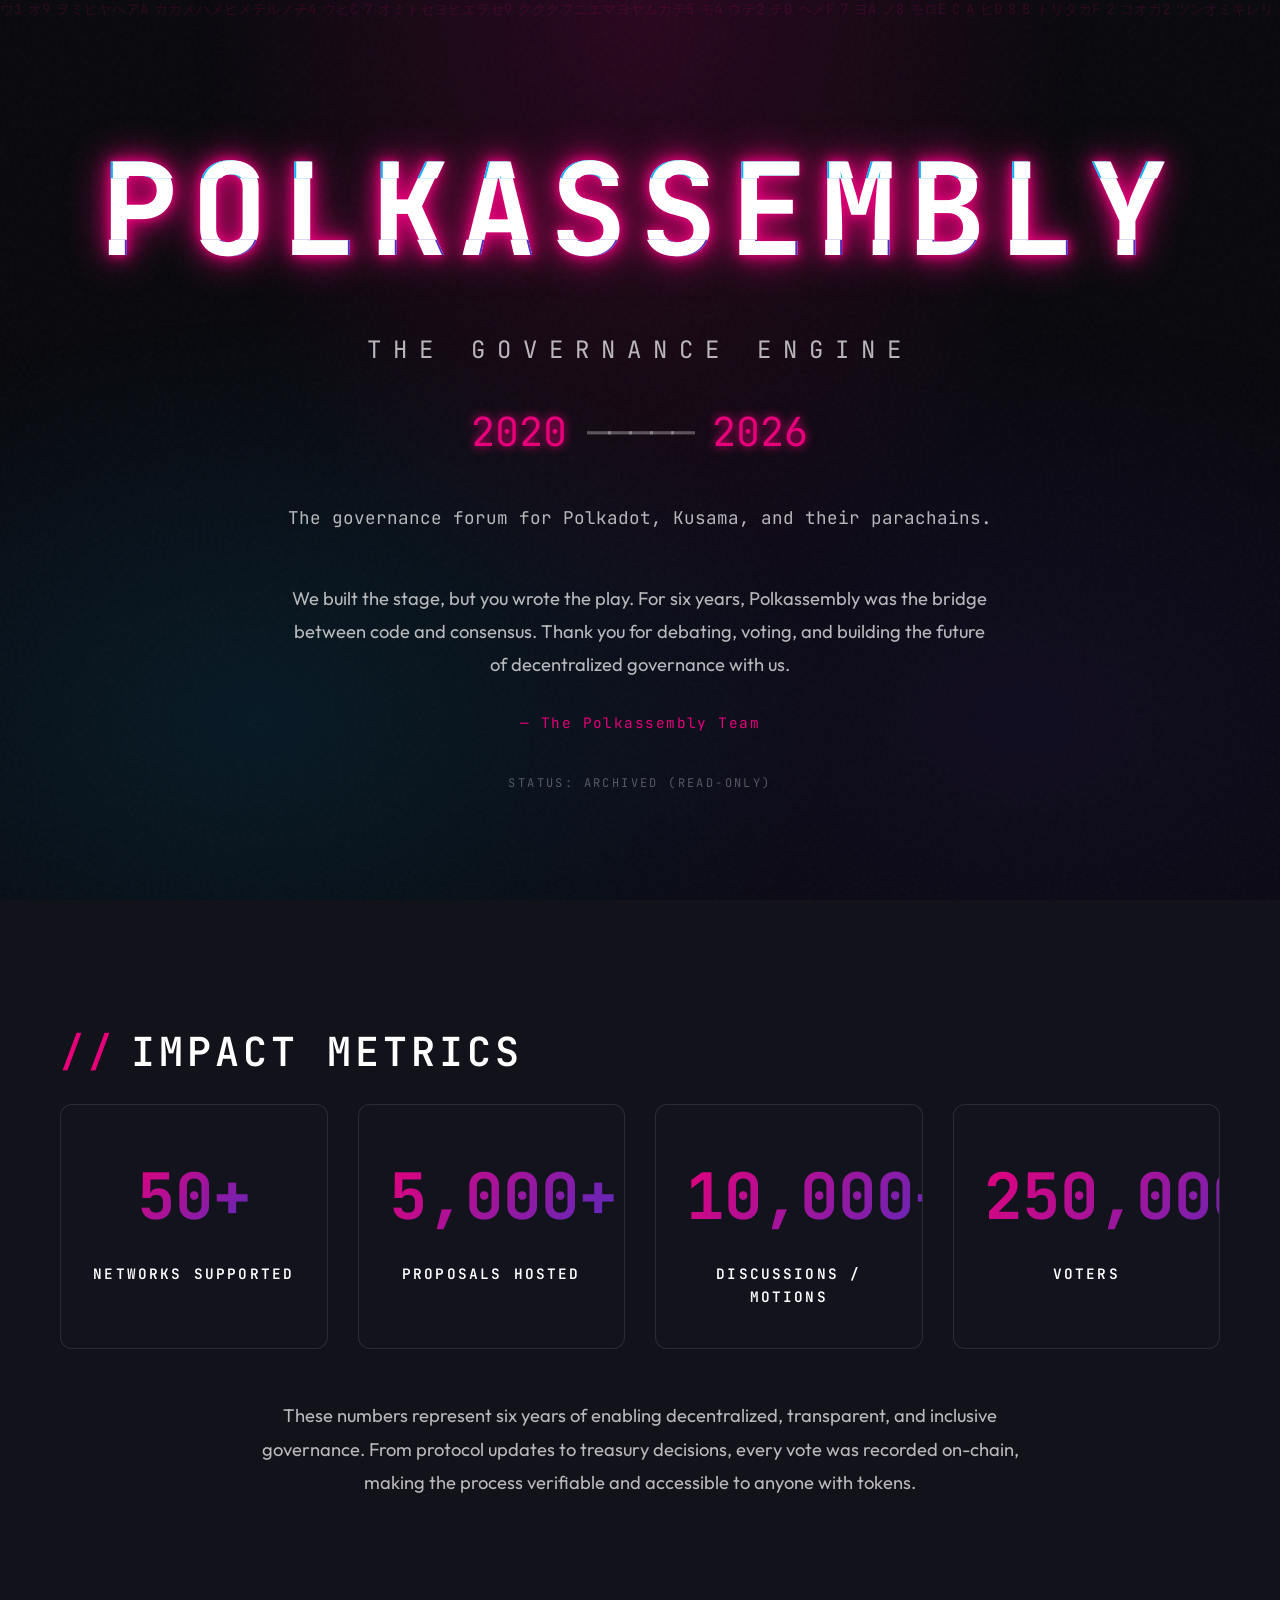
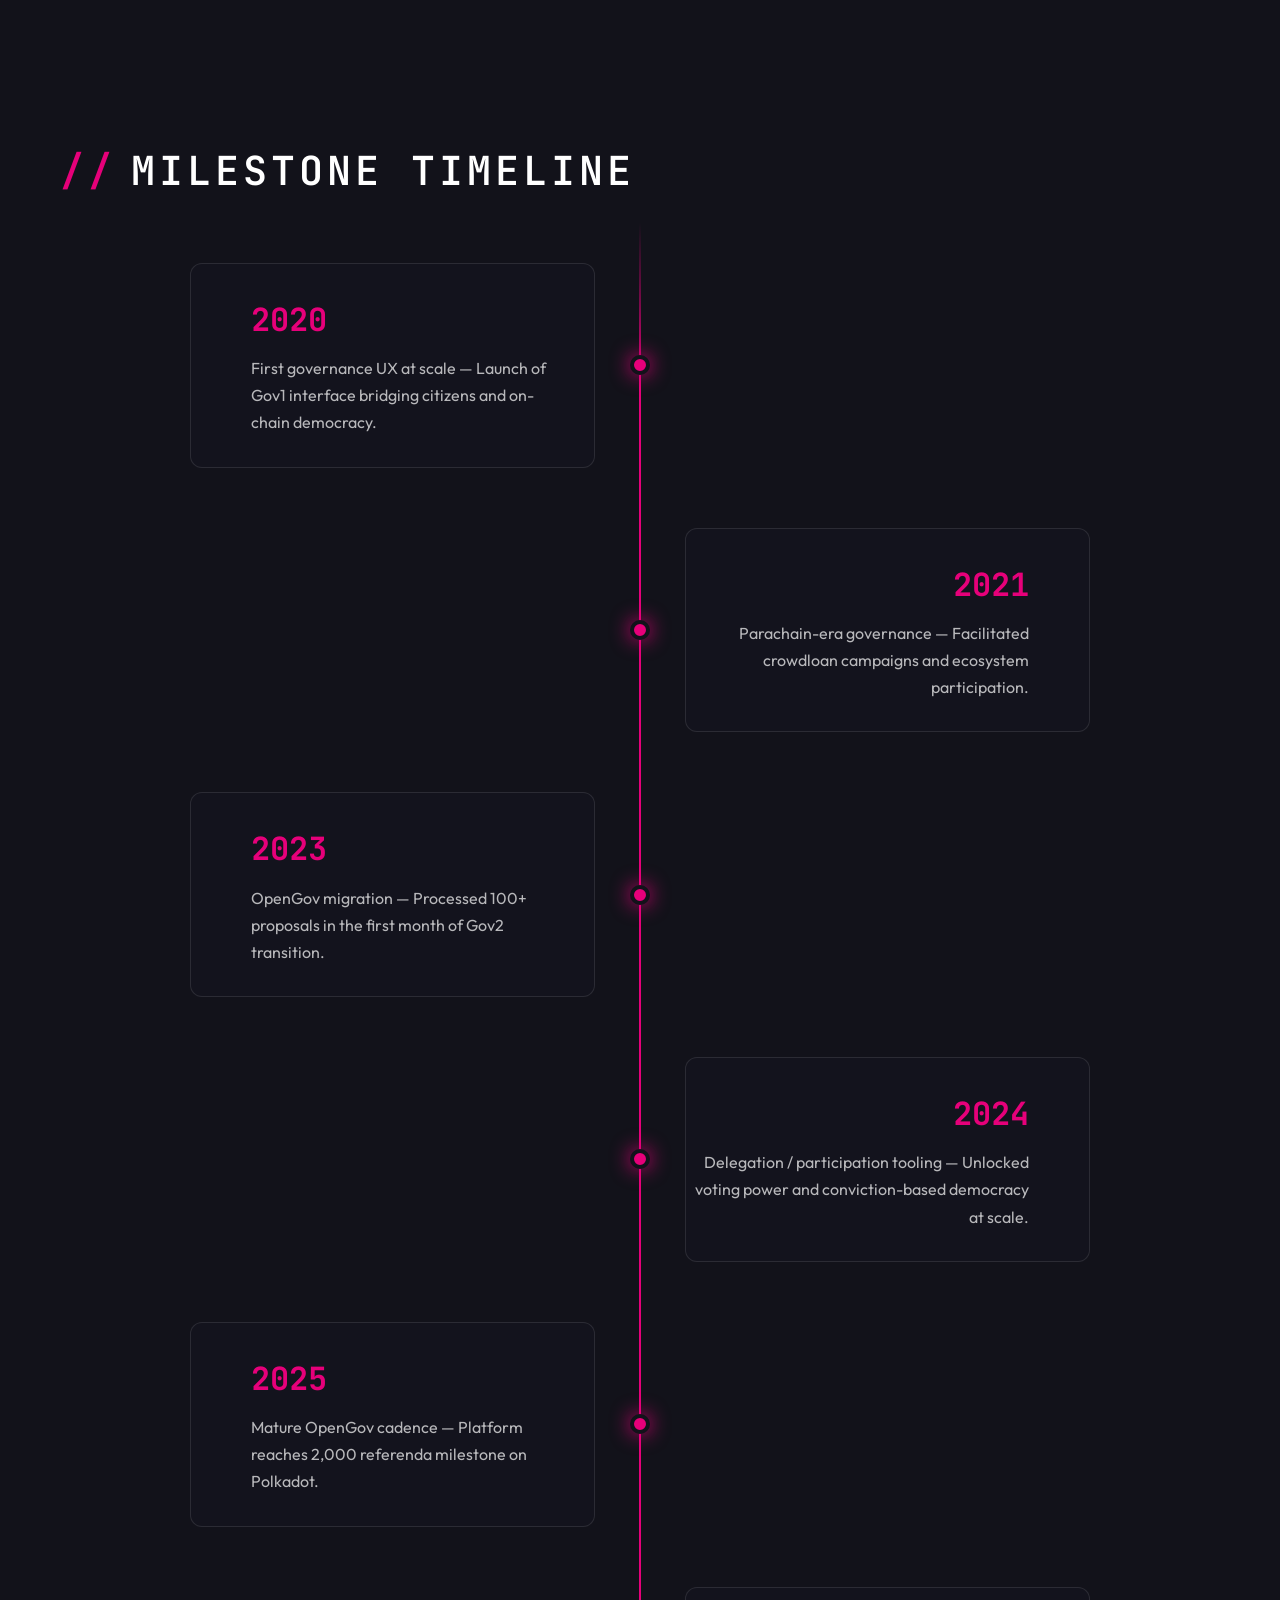
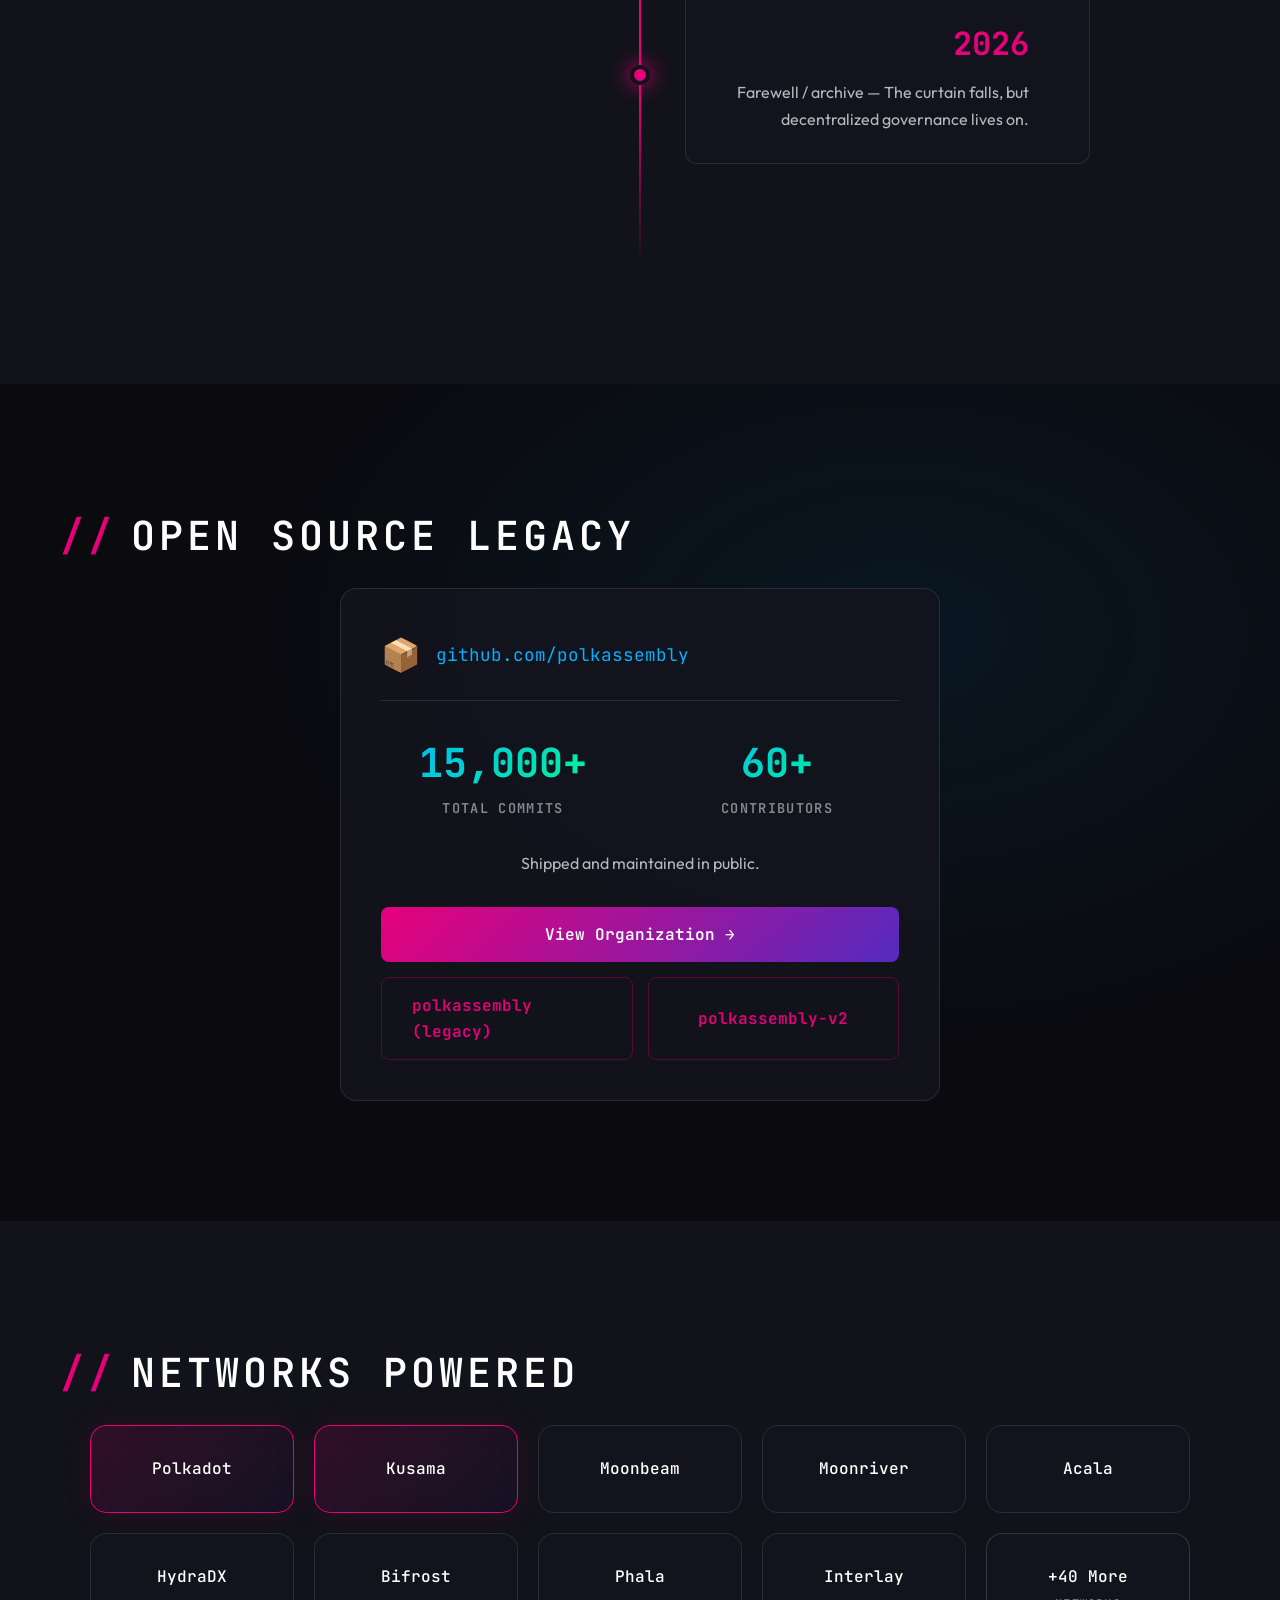
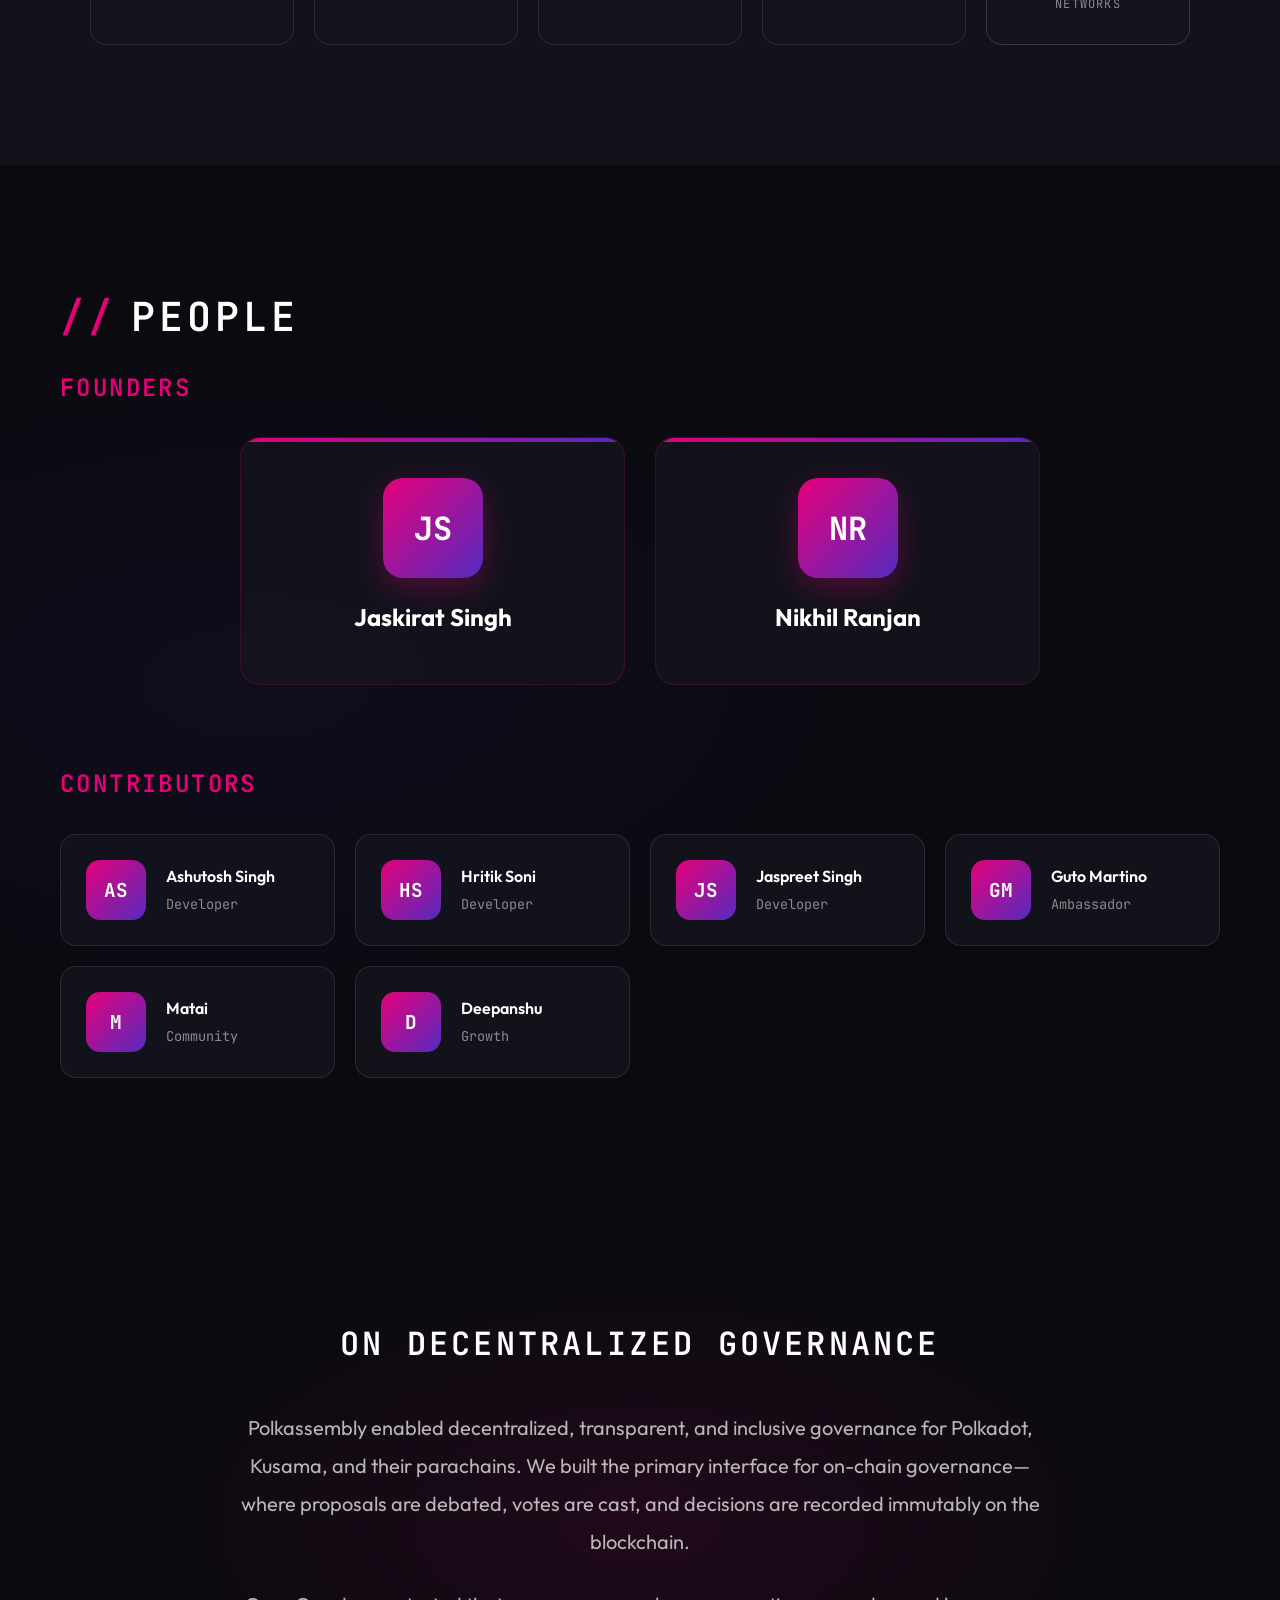
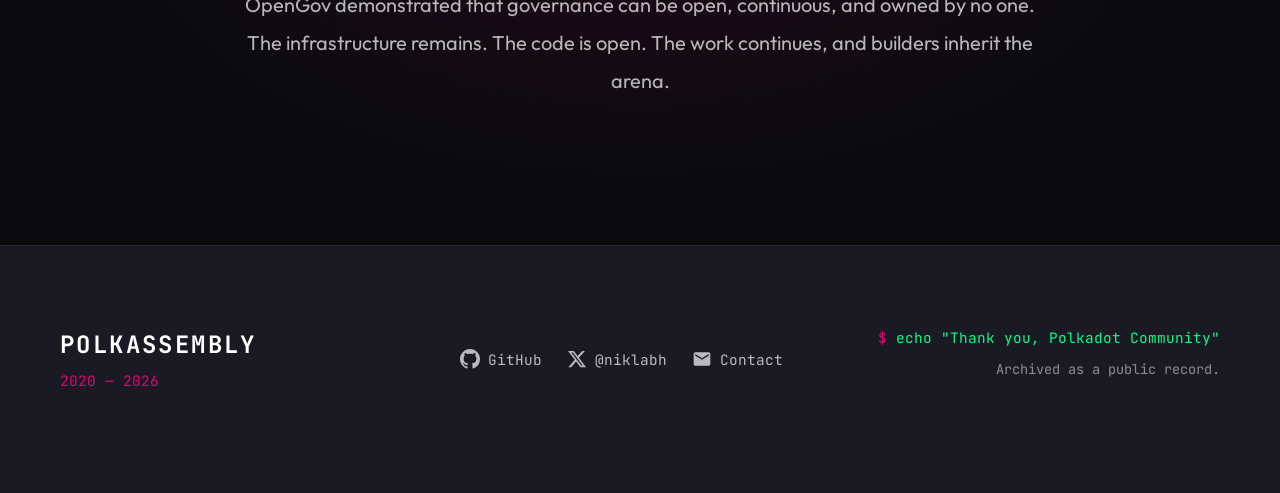
==== commit bb50bd0c: "v1.1" ====
--- a/index.html
+++ b/index.html
@@ -3,7 +3,7 @@
 <head>
     <meta charset="UTF-8">
     <meta name="viewport" content="width=device-width, initial-scale=1.0">
-    <title>Polkassembly | The Governance Engine (2019-2026)</title>
+    <title>Polkassembly | The Governance Engine (2020-2026)</title>
     <link rel="preconnect" href="https://fonts.googleapis.com">
     <link rel="preconnect" href="https://fonts.gstatic.com" crossorigin>
     <link href="https://fonts.googleapis.com/css2?family=JetBrains+Mono:wght@300;400;500;600;700&family=Outfit:wght@300;400;500;600;700;800;900&display=swap" rel="stylesheet">
@@ -25,32 +25,22 @@
             </div>
             <p class="hero-subtitle">THE GOVERNANCE ENGINE</p>
             <div class="hero-years">
-                <span class="year-start">2019</span>
+                <span class="year-start">2020</span>
                 <span class="year-divider">—————</span>
                 <span class="year-end">2026</span>
             </div>
             <div class="hero-tagline">
-                <span class="typewriter">> Decentralizing democracy, one referendum at a time_</span>
-            </div>
-        </div>
-        <div class="scroll-indicator">
-            <span>SCROLL TO EXPLORE</span>
-            <div class="scroll-arrow"></div>
+                <span>The governance forum for Polkadot, Kusama, and their parachains.</span>
+            </div>
+            <div class="hero-note">
+                <p>We built the stage, but you wrote the play. For six years, Polkassembly was the bridge between code and consensus. Thank you for debating, voting, and building the future of decentralized governance with us.</p>
+                <cite>— The Polkassembly Team</cite>
+            </div>
+            <div class="hero-status">
+                <span>STATUS: ARCHIVED (READ-ONLY)</span>
+            </div>
         </div>
     </header>
-
-    <!-- Farewell Quote Section -->
-    <section class="farewell-quote">
-        <div class="container">
-            <div class="quote-block">
-                <div class="quote-mark">"</div>
-                <blockquote>
-                    We built the stage, but you wrote the play. For six years, Polkassembly was the bridge between code and consensus. Thank you for debating, voting, and building the future of decentralized democracy with us.
-                </blockquote>
-                <cite>— The Polkassembly Team</cite>
-            </div>
-        </div>
-    </section>
 
     <!-- Impact Stats Grid -->
     <section class="impact-stats">
@@ -59,158 +49,25 @@
                 <span class="title-prefix">//</span> IMPACT METRICS
             </h2>
             <div class="stats-grid">
-                <div class="stat-card stat-proposals">
-                    <div class="stat-icon">📜</div>
-                    <div class="stat-number" data-target="2500">0</div>
-                    <div class="stat-suffix">+</div>
-                    <div class="stat-label">PROPOSALS HOSTED</div>
-                    <div class="stat-detail">Polkadot • Kusama • Parachains</div>
-                </div>
-                <div class="stat-card stat-treasury">
-                    <div class="stat-icon">💰</div>
-                    <div class="stat-prefix">$</div>
-                    <div class="stat-number" data-target="140">0</div>
-                    <div class="stat-suffix">M+</div>
-                    <div class="stat-label">TREASURY FACILITATED</div>
-                    <div class="stat-detail">~20M+ DOT Distributed</div>
-                </div>
-                <div class="stat-card stat-teams">
-                    <div class="stat-icon">🚀</div>
-                    <div class="stat-number" data-target="350">0</div>
-                    <div class="stat-suffix">+</div>
-                    <div class="stat-label">TEAMS FUNDED</div>
-                    <div class="stat-detail">Nova • Talisman • Subscan & more</div>
-                </div>
-                <div class="stat-card stat-networks">
-                    <div class="stat-icon">🌐</div>
-                    <div class="stat-number" data-target="50">0</div>
-                    <div class="stat-suffix">+</div>
-                    <div class="stat-label">NETWORKS SUPPORTED</div>
-                    <div class="stat-detail">Polkadot • Kusama • Parachains</div>
-                </div>
-                <div class="stat-card stat-users">
-                    <div class="stat-icon">👥</div>
-                    <div class="stat-number" data-target="45000">0</div>
-                    <div class="stat-suffix">+</div>
-                    <div class="stat-label">REGISTERED USERS</div>
-                    <div class="stat-detail">Verified On-Chain Accounts</div>
-                </div>
-                <div class="stat-card stat-mau">
-                    <div class="stat-icon">📈</div>
-                    <div class="stat-number" data-target="140000">0</div>
-                    <div class="stat-suffix">+</div>
-                    <div class="stat-label">PEAK MONTHLY USERS</div>
-                    <div class="stat-detail">OpenGov Transition Period</div>
-                </div>
-                <div class="stat-card stat-discussions">
-                    <div class="stat-icon">💬</div>
-                    <div class="stat-number" data-target="25000">0</div>
-                    <div class="stat-suffix">+</div>
-                    <div class="stat-label">DISCUSSIONS</div>
-                    <div class="stat-detail">The Town Square of Polkadot</div>
-                </div>
-                <div class="stat-card stat-referenda">
-                    <div class="stat-icon">🗳️</div>
-                    <div class="stat-number" data-target="1830">0</div>
-                    <div class="stat-suffix">+</div>
-                    <div class="stat-label">OPENGOV REFERENDA</div>
-                    <div class="stat-detail">Polkadot Alone by 2026</div>
-                </div>
-            </div>
-        </div>
-    </section>
-
-    <!-- Tree Visualization -->
-    <section class="tree-section">
-        <div class="container">
-            <h2 class="section-title">
-                <span class="title-prefix">//</span> THE GOVERNANCE TREE
-            </h2>
-            <p class="section-subtitle">From roots of code to fruits of consensus</p>
-            
-            <div class="tree-visualization">
-                <div class="tree-container">
-                    <!-- SVG Tree -->
-                    <svg class="tree-svg" viewBox="0 0 800 900" preserveAspectRatio="xMidYMid meet">
-                        <!-- Roots (GitHub/Code) -->
-                        <g class="tree-roots">
-                            <path class="root-path" d="M400 850 Q350 800 280 820 Q200 840 150 800" />
-                            <path class="root-path" d="M400 850 Q380 820 350 830 Q300 850 250 820" />
-                            <path class="root-path" d="M400 850 Q420 820 450 830 Q500 850 550 820" />
-                            <path class="root-path" d="M400 850 Q450 800 520 820 Q600 840 650 800" />
-                        </g>
-                        
-                        <!-- Trunk (Platform) -->
-                        <g class="tree-trunk">
-                            <path class="trunk-path" d="M400 850 Q400 700 400 600 Q400 500 400 400" />
-                            <path class="trunk-glow" d="M400 850 Q400 700 400 600 Q400 500 400 400" />
-                        </g>
-                        
-                        <!-- Branches (Proposals) -->
-                        <g class="tree-branches">
-                            <path class="branch-path" d="M400 400 Q350 350 280 320" />
-                            <path class="branch-path" d="M400 400 Q320 380 250 400" />
-                            <path class="branch-path" d="M400 400 Q450 350 520 320" />
-                            <path class="branch-path" d="M400 400 Q480 380 550 400" />
-                            <path class="branch-path" d="M400 350 Q350 300 300 250" />
-                            <path class="branch-path" d="M400 350 Q450 300 500 250" />
-                            <path class="branch-path" d="M400 300 Q380 250 350 200" />
-                            <path class="branch-path" d="M400 300 Q420 250 450 200" />
-                        </g>
-                        
-                        <!-- Leaves/Fruits (Community) -->
-                        <g class="tree-fruits">
-                            <circle class="fruit" cx="280" cy="320" r="25" />
-                            <circle class="fruit" cx="250" cy="400" r="20" />
-                            <circle class="fruit" cx="520" cy="320" r="25" />
-                            <circle class="fruit" cx="550" cy="400" r="20" />
-                            <circle class="fruit" cx="300" cy="250" r="22" />
-                            <circle class="fruit" cx="500" cy="250" r="22" />
-                            <circle class="fruit" cx="350" cy="200" r="18" />
-                            <circle class="fruit" cx="450" cy="200" r="18" />
-                            <circle class="fruit" cx="400" cy="150" r="30" />
-                        </g>
-                        
-                        <!-- Particles -->
-                        <g class="tree-particles">
-                            <circle class="particle" cx="200" cy="300" r="3" />
-                            <circle class="particle" cx="600" cy="350" r="4" />
-                            <circle class="particle" cx="350" cy="180" r="3" />
-                            <circle class="particle" cx="450" cy="160" r="4" />
-                            <circle class="particle" cx="220" cy="420" r="3" />
-                            <circle class="particle" cx="580" cy="280" r="3" />
-                        </g>
-                    </svg>
-                    
-                    <!-- Labels -->
-                    <div class="tree-labels">
-                        <div class="tree-label label-roots">
-                            <span class="label-icon">⚙️</span>
-                            <span class="label-text">14,500+ Commits</span>
-                            <span class="label-sub">60+ Contributors</span>
-                        </div>
-                        <div class="tree-label label-trunk">
-                            <span class="label-icon">🏛️</span>
-                            <span class="label-text">50+ Networks</span>
-                            <span class="label-sub">The Platform</span>
-                        </div>
-                        <div class="tree-label label-branches">
-                            <span class="label-icon">📜</span>
-                            <span class="label-text">2,500+ Proposals</span>
-                            <span class="label-sub">Governance Branches</span>
-                        </div>
-                        <div class="tree-label label-fruits">
-                            <span class="label-icon">💰</span>
-                            <span class="label-text">$140M+ Distributed</span>
-                            <span class="label-sub">Treasury Fruits</span>
-                        </div>
-                        <div class="tree-label label-leaves">
-                            <span class="label-icon">🌱</span>
-                            <span class="label-text">45K+ Users</span>
-                            <span class="label-sub">Community Life</span>
-                        </div>
-                    </div>
-                </div>
+                <div class="stat-card">
+                    <div class="stat-number">50+</div>
+                    <div class="stat-label">Networks supported</div>
+                </div>
+                <div class="stat-card">
+                    <div class="stat-number">5,000+</div>
+                    <div class="stat-label">Proposals hosted</div>
+                </div>
+                <div class="stat-card">
+                    <div class="stat-number">10,000+</div>
+                    <div class="stat-label">Discussions / motions</div>
+                </div>
+                <div class="stat-card">
+                    <div class="stat-number">250,000+</div>
+                    <div class="stat-label">Voters</div>
+                </div>
+            </div>
+            <div class="metrics-narrative">
+                <p>These numbers represent six years of enabling decentralized, transparent, and inclusive governance. From protocol updates to treasury decisions, every vote was recorded on-chain, making the process verifiable and accessible to anyone with tokens.</p>
             </div>
         </div>
     </section>
@@ -225,21 +82,11 @@
             <div class="timeline">
                 <div class="timeline-line"></div>
                 
-                <div class="timeline-item" data-year="2019">
-                    <div class="timeline-marker"></div>
-                    <div class="timeline-content">
-                        <span class="timeline-year">2019</span>
-                        <h3>Genesis</h3>
-                        <p>Polkassembly concept born. Vision for decentralized governance UI takes shape.</p>
-                    </div>
-                </div>
-                
                 <div class="timeline-item" data-year="2020">
                     <div class="timeline-marker"></div>
                     <div class="timeline-content">
                         <span class="timeline-year">2020</span>
-                        <h3>First UI for Kusama Governance</h3>
-                        <p>Launch of Gov1 interface. The first bridge between citizens and on-chain democracy.</p>
+                        <p>First governance UX at scale — Launch of Gov1 interface bridging citizens and on-chain democracy.</p>
                     </div>
                 </div>
                 
@@ -247,8 +94,7 @@
                     <div class="timeline-marker"></div>
                     <div class="timeline-content">
                         <span class="timeline-year">2021</span>
-                        <h3>Parachain Slot Auctions</h3>
-                        <p>Facilitated the first crowdloan campaigns. Helped projects win their place in the ecosystem.</p>
+                        <p>Parachain-era governance — Facilitated crowdloan campaigns and ecosystem participation.</p>
                     </div>
                 </div>
                 
@@ -256,8 +102,7 @@
                     <div class="timeline-marker"></div>
                     <div class="timeline-content">
                         <span class="timeline-year">2023</span>
-                        <h3>The Great Migration to OpenGov</h3>
-                        <p>Gov2 transition. Processed 100+ proposals in the first month. A new era of governance.</p>
+                        <p>OpenGov migration — Processed 100+ proposals in the first month of Gov2 transition.</p>
                     </div>
                 </div>
                 
@@ -265,8 +110,7 @@
                     <div class="timeline-marker"></div>
                     <div class="timeline-content">
                         <span class="timeline-year">2024</span>
-                        <h3>Delegation Dashboard</h3>
-                        <p>Unlocked 30M+ DOT in voting power. Empowering conviction-based democracy at scale.</p>
+                        <p>Delegation / participation tooling — Unlocked voting power and conviction-based democracy at scale.</p>
                     </div>
                 </div>
                 
@@ -274,8 +118,7 @@
                     <div class="timeline-marker"></div>
                     <div class="timeline-content">
                         <span class="timeline-year">2025</span>
-                        <h3>2,000th Referendum</h3>
-                        <p>Polkadot reaches a historic milestone. 2,000 referenda processed through our platform.</p>
+                        <p>Mature OpenGov cadence — Platform reaches 2,000 referenda milestone on Polkadot.</p>
                     </div>
                 </div>
                 
@@ -283,8 +126,7 @@
                     <div class="timeline-marker"></div>
                     <div class="timeline-content">
                         <span class="timeline-year">2026</span>
-                        <h3>Farewell</h3>
-                        <p>The curtain falls. But decentralized governance lives on.</p>
+                        <p>Farewell / archive — The curtain falls, but decentralized governance lives on.</p>
                     </div>
                 </div>
             </div>
@@ -306,7 +148,7 @@
                     </div>
                     <div class="repo-stats">
                         <div class="repo-stat">
-                            <span class="stat-value">14,500+</span>
+                            <span class="stat-value">15,000+</span>
                             <span class="stat-label">Total Commits</span>
                         </div>
                         <div class="repo-stat">
@@ -314,33 +156,20 @@
                             <span class="stat-label">Contributors</span>
                         </div>
                     </div>
-                    <div class="repo-breakdown">
-                        <div class="breakdown-item">
-                            <span class="breakdown-name">polkassembly-v2</span>
-                            <div class="breakdown-bar">
-                                <div class="breakdown-fill" style="--width: 28%"></div>
-                            </div>
-                            <span class="breakdown-value">~4,000 commits</span>
-                        </div>
-                        <div class="breakdown-item">
-                            <span class="breakdown-name">legacy (next.js)</span>
-                            <div class="breakdown-bar">
-                                <div class="breakdown-fill" style="--width: 72%"></div>
-                            </div>
-                            <span class="breakdown-value">~10,500 commits</span>
-                        </div>
-                    </div>
-                    <div class="tech-stack">
-                        <span class="tech-tag">React</span>
-                        <span class="tech-tag">Next.js</span>
-                        <span class="tech-tag">Subsquid</span>
-                        <span class="tech-tag">Substrate</span>
-                        <span class="tech-tag">TypeScript</span>
-                    </div>
-                    <a href="https://github.com/polkassembly" class="github-link" target="_blank" rel="noopener">
-                        <span>View Repository</span>
-                        <span class="arrow">→</span>
-                    </a>
+                    <p class="repo-description">Shipped and maintained in public.</p>
+                    <div class="repo-links">
+                        <a href="https://github.com/polkassembly" class="github-link" target="_blank" rel="noopener">
+                            <span>View Organization →</span>
+                        </a>
+                        <div class="repo-links-secondary">
+                            <a href="https://github.com/polkassembly/polkassembly" class="github-link repo-link-secondary" target="_blank" rel="noopener">
+                                <span>polkassembly (legacy)</span>
+                            </a>
+                            <a href="https://github.com/polkassembly/polkassembly-v2" class="github-link repo-link-secondary" target="_blank" rel="noopener">
+                                <span>polkassembly-v2</span>
+                            </a>
+                        </div>
+                    </div>
                 </div>
             </div>
         </div>
@@ -352,16 +181,13 @@
             <h2 class="section-title">
                 <span class="title-prefix">//</span> NETWORKS POWERED
             </h2>
-            <p class="section-subtitle">50+ chains trusted Polkassembly for governance</p>
             
             <div class="networks-grid">
                 <div class="network-card primary">
                     <span class="network-name">Polkadot</span>
-                    <span class="network-badge">Primary</span>
                 </div>
                 <div class="network-card primary">
                     <span class="network-name">Kusama</span>
-                    <span class="network-badge">Primary</span>
                 </div>
                 <div class="network-card">
                     <span class="network-name">Moonbeam</span>
@@ -384,134 +210,90 @@
                 <div class="network-card">
                     <span class="network-name">Interlay</span>
                 </div>
-                <div class="network-card more">
+                <div class="network-card more-networks">
                     <span class="network-name">+40 More</span>
-                </div>
-            </div>
-        </div>
-    </section>
-
-    <!-- Team Section -->
-    <section class="team-section">
-        <div class="container">
-            <h2 class="section-title">
-                <span class="title-prefix">//</span> THE HUMANS BEHIND THE CODE
+                    <span class="network-subtitle">Networks</span>
+                </div>
+            </div>
+        </div>
+    </section>
+
+    <!-- People Section -->
+    <section class="people-section">
+        <div class="container">
+            <h2 class="section-title">
+                <span class="title-prefix">//</span> PEOPLE
             </h2>
             
-            <div class="team-grid">
-                <div class="team-category founders">
-                    <h3 class="category-title">👑 Founders</h3>
-                    <div class="team-members">
-                        <div class="team-member">
-                            <div class="member-avatar">JS</div>
-                            <div class="member-info">
-                                <span class="member-name">Jaskirat Singh</span>
-                                <span class="member-role">Co-Founder</span>
-                            </div>
-                        </div>
-                        <div class="team-member">
-                            <div class="member-avatar">NR</div>
-                            <div class="member-info">
-                                <span class="member-name">Nikhil Ranjan</span>
-                                <span class="member-role">Co-Founder</span>
-                                <div class="member-links">
-                                    <a href="https://github.com/niklabh" target="_blank" rel="noopener">GitHub</a>
-                                    <a href="https://twitter.com/niklabh" target="_blank" rel="noopener">Twitter</a>
-                                </div>
-                            </div>
-                        </div>
-                    </div>
-                </div>
-                
-                <div class="team-category developers">
-                    <h3 class="category-title">⚡ Key Developers</h3>
-                    <div class="team-members">
-                        <div class="team-member">
-                            <div class="member-avatar">AS</div>
-                            <div class="member-info">
-                                <span class="member-name">Ashutosh Singh</span>
-                                <span class="member-role">Developer</span>
-                            </div>
-                        </div>
-                        <div class="team-member">
-                            <div class="member-avatar">HS</div>
-                            <div class="member-info">
-                                <span class="member-name">Hritik Soni</span>
-                                <span class="member-role">Developer</span>
-                            </div>
-                        </div>
-                        <div class="team-member">
-                            <div class="member-avatar">JS</div>
-                            <div class="member-info">
-                                <span class="member-name">Jaspreet Singh</span>
-                                <span class="member-role">Developer</span>
-                            </div>
-                        </div>
-                    </div>
-                </div>
-                
-                <div class="team-category community">
-                    <h3 class="category-title">🌍 Community & Growth</h3>
-                    <div class="team-members">
-                        <div class="team-member">
-                            <div class="member-avatar">GM</div>
-                            <div class="member-info">
-                                <span class="member-name">Guto Martino</span>
-                                <span class="member-role">Ambassador</span>
-                            </div>
-                        </div>
-                        <div class="team-member">
-                            <div class="member-avatar">M</div>
-                            <div class="member-info">
-                                <span class="member-name">Matai</span>
-                                <span class="member-role">Community</span>
-                            </div>
-                        </div>
-                        <div class="team-member">
-                            <div class="member-avatar">D</div>
-                            <div class="member-info">
-                                <span class="member-name">Deepanshu</span>
-                                <span class="member-role">Growth</span>
-                            </div>
-                        </div>
-                    </div>
-                </div>
-                
-                <div class="team-category contributors">
-                    <h3 class="category-title">🤝 60+ Contributors</h3>
-                    <p class="contributors-note">And all the amazing developers, designers, and community members who contributed to Polkassembly over the years.</p>
-                    <a href="https://github.com/polkassembly/polkassembly/graphs/contributors" class="contributors-link" target="_blank" rel="noopener">
-                        View All Contributors on GitHub →
-                    </a>
-                </div>
-            </div>
-        </div>
-    </section>
-
-    <!-- Partners Section -->
-    <section class="partners-section">
-        <div class="container">
-            <h2 class="section-title">
-                <span class="title-prefix">//</span> KEY PARTNERS
-            </h2>
-            
-            <div class="partners-grid">
-                <div class="partner-card">
-                    <span class="partner-name">Parity Technologies</span>
-                    <span class="partner-role">Core Infrastructure</span>
-                </div>
-                <div class="partner-card">
-                    <span class="partner-name">Web3 Foundation</span>
-                    <span class="partner-role">Ecosystem Support</span>
-                </div>
-                <div class="partner-card">
-                    <span class="partner-name">Subsquid</span>
-                    <span class="partner-role">Indexing Infrastructure</span>
-                </div>
-                <div class="partner-card">
-                    <span class="partner-name">KILT Protocol</span>
-                    <span class="partner-role">Identity Solutions</span>
-                </div>
+            <div class="people-content">
+                <!-- Founders -->
+                <div class="team-section founders-section">
+                    <h3 class="team-section-title">Founders</h3>
+                    <div class="founders-grid">
+                        <div class="founder-card">
+                            <div class="founder-avatar">JS</div>
+                            <div class="founder-info">
+                                <h4 class="founder-name">Jaskirat Singh</h4>
+                            </div>
+                        </div>
+                        <div class="founder-card">
+                            <div class="founder-avatar">NR</div>
+                            <div class="founder-info">
+                                <h4 class="founder-name">Nikhil Ranjan</h4>
+                            </div>
+                        </div>
+                    </div>
+                </div>
+
+                <!-- Contributors -->
+                <div class="team-section founding-team-section">
+                    <h3 class="team-section-title">Contributors</h3>
+                    <div class="founding-team-grid">
+                        <div class="founding-member">
+                            <div class="member-avatar-small">AS</div>
+                            <div class="member-details">
+                                <span class="member-name-small">Ashutosh Singh</span>
+                                <span class="member-role-small">Developer</span>
+                            </div>
+                        </div>
+                        <div class="founding-member">
+                            <div class="member-avatar-small">HS</div>
+                            <div class="member-details">
+                                <span class="member-name-small">Hritik Soni</span>
+                                <span class="member-role-small">Developer</span>
+                            </div>
+                        </div>
+                        <div class="founding-member">
+                            <div class="member-avatar-small">JS</div>
+                            <div class="member-details">
+                                <span class="member-name-small">Jaspreet Singh</span>
+                                <span class="member-role-small">Developer</span>
+                            </div>
+                        </div>
+                        <div class="founding-member">
+                            <div class="member-avatar-small">GM</div>
+                            <div class="member-details">
+                                <span class="member-name-small">Guto Martino</span>
+                                <span class="member-role-small">Ambassador</span>
+                            </div>
+                        </div>
+                        <div class="founding-member">
+                            <div class="member-avatar-small">M</div>
+                            <div class="member-details">
+                                <span class="member-name-small">Matai</span>
+                                <span class="member-role-small">Community</span>
+                            </div>
+                        </div>
+                        <div class="founding-member">
+                            <div class="member-avatar-small">D</div>
+                            <div class="member-details">
+                                <span class="member-name-small">Deepanshu</span>
+                                <span class="member-role-small">Growth</span>
+                            </div>
+                        </div>
+                    </div>
+                </div>
+
             </div>
         </div>
     </section>
@@ -521,25 +303,14 @@
         <div class="container">
             <div class="manifesto-content">
                 <div class="manifesto-header">
-                    <span class="manifesto-icon">⚡</span>
                     <h2>ON DECENTRALIZED GOVERNANCE</h2>
                 </div>
                 <div class="manifesto-text">
                     <p>
-                        <span class="highlight">Cypherpunks write code.</span> We wrote the interface to a new kind of democracy.
+                        Polkassembly enabled decentralized, transparent, and inclusive governance for Polkadot, Kusama, and their parachains. We built the primary interface for on-chain governance—where proposals are debated, votes are cast, and decisions are recorded immutably on the blockchain.
                     </p>
                     <p>
-                        In a world where power tends to centralize, we built tools for the opposite: <span class="highlight">trustless coordination</span>, <span class="highlight">transparent treasuries</span>, and <span class="highlight">permissionless participation</span>.
-                    </p>
-                    <p>
-                        OpenGov wasn't just a protocol upgrade—it was a statement. That governance can be <span class="highlight">open</span>, <span class="highlight">continuous</span>, and <span class="highlight">owned by no one</span>.
-                    </p>
-                    <p>
-                        We facilitated $140 million in collective decisions. Not through boardrooms or banks, but through <span class="highlight">cryptographic consensus</span> and <span class="highlight">community conviction</span>.
-                    </p>
-                    <p class="manifesto-closing">
-                        The experiment continues. The infrastructure remains. The code is open.<br>
-                        <span class="highlight">Decentralization is not a destination, it is a journey.</span>
+                        OpenGov demonstrated that governance can be open, continuous, and owned by no one. The infrastructure remains. The code is open. The work continues, and builders inherit the arena.
                     </p>
                 </div>
             </div>
@@ -552,7 +323,7 @@
             <div class="footer-content">
                 <div class="footer-logo">
                     <span class="logo-text">POLKASSEMBLY</span>
-                    <span class="logo-years">2019 — 2026</span>
+                    <span class="logo-years">2020 — 2026</span>
                 </div>
                 
                 <div class="footer-links">
@@ -580,15 +351,8 @@
                     <p class="signature-text">
                         <span class="terminal-prompt">$</span> echo "Thank you, Polkadot Community"
                     </p>
-                    <p class="signature-hash">
-                        Built with ❤️ for decentralized democracy
-                    </p>
-                </div>
-            </div>
-            
-            <div class="footer-bottom">
-                <p>This page was crafted as a farewell memoir to the community.</p>
-                <p class="footer-final">Decentralization is not a destination, it is a journey.</p>
+                    <p class="signature-archived">Archived as a public record.</p>
+                </div>
             </div>
         </div>
     </footer>
--- a/styles.css
+++ b/styles.css
@@ -227,55 +227,42 @@
 
 .hero-tagline {
     margin-top: 40px;
-    padding: 15px 30px;
-    background: var(--bg-card);
-    border: 1px solid rgba(230, 0, 122, 0.3);
-    border-radius: 4px;
-    display: inline-block;
-}
-
-.typewriter {
     font-family: var(--font-mono);
     font-size: clamp(0.9rem, 2vw, 1.1rem);
-    color: var(--accent-green);
-    overflow: hidden;
-    white-space: nowrap;
-    animation: typing 3s steps(50, end);
-}
-
-@keyframes typing {
-    from { width: 0; }
-    to { width: 100%; }
-}
-
-.scroll-indicator {
-    position: absolute;
-    bottom: 40px;
-    display: flex;
-    flex-direction: column;
-    align-items: center;
-    gap: 10px;
-    animation: float 2s ease-in-out infinite;
-}
-
-.scroll-indicator span {
+    color: var(--text-secondary);
+}
+
+.hero-note {
+    margin-top: 50px;
+    max-width: 700px;
+    margin-left: auto;
+    margin-right: auto;
+}
+
+.hero-note p {
+    font-family: var(--font-display);
+    font-size: clamp(1rem, 2vw, 1.15rem);
+    line-height: 1.8;
+    color: var(--text-secondary);
+    margin-bottom: 20px;
+}
+
+.hero-note cite {
+    display: block;
+    font-family: var(--font-mono);
+    font-size: 0.9rem;
+    font-style: normal;
+    color: var(--accent-primary);
+    letter-spacing: 0.1em;
+}
+
+.hero-status {
+    margin-top: 40px;
     font-family: var(--font-mono);
     font-size: 0.75rem;
-    letter-spacing: 0.3em;
+    letter-spacing: 0.2em;
     color: var(--text-muted);
-}
-
-.scroll-arrow {
-    width: 20px;
-    height: 20px;
-    border-right: 2px solid var(--accent-primary);
-    border-bottom: 2px solid var(--accent-primary);
-    transform: rotate(45deg);
-}
-
-@keyframes float {
-    0%, 100% { transform: translateY(0); }
-    50% { transform: translateY(10px); }
+    text-transform: uppercase;
 }
 
 /* ============================================
@@ -366,8 +353,10 @@
 
 .stats-grid {
     display: grid;
-    grid-template-columns: repeat(auto-fit, minmax(280px, 1fr));
+    grid-template-columns: repeat(auto-fit, minmax(250px, 1fr));
     gap: 30px;
+    max-width: 1200px;
+    margin: 0 auto;
 }
 
 .stat-card {
@@ -439,205 +428,21 @@
     text-transform: uppercase;
 }
 
-.stat-detail {
-    font-size: 0.85rem;
-    color: var(--text-tertiary);
-    margin-top: 8px;
-}
-
-/* ============================================
-   TREE VISUALIZATION
-   ============================================ */
-
-.tree-section {
-    padding: var(--section-padding) 0;
-    background: 
-        radial-gradient(ellipse at 30% 70%, rgba(0, 255, 136, 0.05) 0%, transparent 50%),
-        var(--bg-primary);
-}
-
-.tree-visualization {
-    display: flex;
-    justify-content: center;
-    padding: 40px 0;
-}
-
-.tree-container {
-    position: relative;
-    width: 100%;
+.metrics-narrative {
+    margin-top: 50px;
     max-width: 800px;
-}
-
-.tree-svg {
-    width: 100%;
-    height: auto;
-}
-
-/* Root Paths */
-.root-path {
-    fill: none;
-    stroke: var(--accent-tertiary);
-    stroke-width: 3;
-    stroke-linecap: round;
-    opacity: 0.6;
-    stroke-dasharray: 200;
-    stroke-dashoffset: 200;
-    animation: draw-path 2s ease forwards;
-}
-
-/* Trunk */
-.trunk-path {
-    fill: none;
-    stroke: url(#trunk-gradient);
-    stroke: var(--accent-secondary);
-    stroke-width: 8;
-    stroke-linecap: round;
-    stroke-dasharray: 500;
-    stroke-dashoffset: 500;
-    animation: draw-path 2s ease 0.5s forwards;
-}
-
-.trunk-glow {
-    fill: none;
-    stroke: var(--accent-primary);
-    stroke-width: 12;
-    stroke-linecap: round;
-    opacity: 0.3;
-    filter: blur(8px);
-}
-
-/* Branches */
-.branch-path {
-    fill: none;
-    stroke: var(--accent-green);
-    stroke-width: 3;
-    stroke-linecap: round;
-    opacity: 0.7;
-    stroke-dasharray: 150;
-    stroke-dashoffset: 150;
-    animation: draw-path 1.5s ease 1s forwards;
-}
-
-/* Fruits */
-.fruit {
-    fill: var(--accent-primary);
-    opacity: 0;
-    animation: pop-in 0.5s ease forwards;
-}
-
-.fruit:nth-child(1) { animation-delay: 1.5s; }
-.fruit:nth-child(2) { animation-delay: 1.7s; }
-.fruit:nth-child(3) { animation-delay: 1.9s; }
-.fruit:nth-child(4) { animation-delay: 2.1s; }
-.fruit:nth-child(5) { animation-delay: 2.3s; }
-.fruit:nth-child(6) { animation-delay: 2.5s; }
-.fruit:nth-child(7) { animation-delay: 2.7s; }
-.fruit:nth-child(8) { animation-delay: 2.9s; }
-.fruit:nth-child(9) { animation-delay: 3.1s; fill: var(--accent-yellow); }
-
-/* Particles */
-.particle {
-    fill: var(--accent-green);
-    opacity: 0;
-    animation: float-particle 3s ease-in-out infinite;
-}
-
-.particle:nth-child(1) { animation-delay: 0s; }
-.particle:nth-child(2) { animation-delay: 0.5s; }
-.particle:nth-child(3) { animation-delay: 1s; }
-.particle:nth-child(4) { animation-delay: 1.5s; }
-.particle:nth-child(5) { animation-delay: 2s; }
-.particle:nth-child(6) { animation-delay: 2.5s; }
-
-@keyframes draw-path {
-    to { stroke-dashoffset: 0; }
-}
-
-@keyframes pop-in {
-    0% { opacity: 0; transform: scale(0); }
-    50% { transform: scale(1.2); }
-    100% { opacity: 1; transform: scale(1); }
-}
-
-@keyframes float-particle {
-    0%, 100% { opacity: 0.3; transform: translateY(0); }
-    50% { opacity: 0.8; transform: translateY(-20px); }
-}
-
-/* Tree Labels */
-.tree-labels {
-    position: absolute;
-    top: 0;
-    left: 0;
-    width: 100%;
-    height: 100%;
-    pointer-events: none;
-}
-
-.tree-label {
-    position: absolute;
-    background: var(--bg-card);
-    border: 1px solid rgba(255, 255, 255, 0.1);
-    padding: 12px 18px;
-    border-radius: 8px;
-    display: flex;
-    flex-direction: column;
-    gap: 4px;
-    backdrop-filter: blur(10px);
-    opacity: 0;
-    animation: fade-in 0.5s ease forwards;
-}
-
-.label-roots {
-    bottom: 5%;
-    left: 5%;
-    animation-delay: 0.5s;
-}
-
-.label-trunk {
-    bottom: 35%;
-    right: 5%;
-    animation-delay: 1s;
-}
-
-.label-branches {
-    top: 40%;
-    left: 5%;
-    animation-delay: 1.5s;
-}
-
-.label-fruits {
-    top: 25%;
-    right: 5%;
-    animation-delay: 2s;
-}
-
-.label-leaves {
-    top: 8%;
-    left: 50%;
-    transform: translateX(-50%);
-    animation-delay: 2.5s;
-}
-
-@keyframes fade-in {
-    to { opacity: 1; }
-}
-
-.label-icon {
-    font-size: 1.5rem;
-}
-
-.label-text {
-    font-family: var(--font-mono);
-    font-size: 0.9rem;
-    font-weight: 600;
-    color: var(--text-primary);
-}
-
-.label-sub {
-    font-size: 0.75rem;
-    color: var(--text-tertiary);
-}
+    margin-left: auto;
+    margin-right: auto;
+    text-align: center;
+}
+
+.metrics-narrative p {
+    font-size: clamp(1rem, 2vw, 1.15rem);
+    line-height: 1.8;
+    color: var(--text-secondary);
+}
+
+/* Tree visualization section removed */
 
 /* ============================================
    TIMELINE
@@ -728,17 +533,10 @@
     margin-bottom: 10px;
 }
 
-.timeline-content h3 {
-    font-family: var(--font-display);
-    font-size: 1.25rem;
-    font-weight: 600;
-    margin-bottom: 10px;
-}
-
 .timeline-content p {
-    font-size: 0.95rem;
+    font-size: 1rem;
     color: var(--text-secondary);
-    line-height: 1.6;
+    line-height: 1.7;
 }
 
 /* Mobile Timeline */
@@ -840,65 +638,30 @@
     margin-top: 5px;
 }
 
-.repo-breakdown {
+.repo-description {
+    font-family: var(--font-display);
+    font-size: 1rem;
+    color: var(--text-secondary);
+    text-align: center;
     margin-bottom: 30px;
-}
-
-.breakdown-item {
-    display: grid;
-    grid-template-columns: 150px 1fr 120px;
+    line-height: 1.6;
+}
+
+.repo-links {
+    display: flex;
+    flex-direction: column;
     gap: 15px;
-    align-items: center;
-    margin-bottom: 15px;
-}
-
-.breakdown-name {
-    font-family: var(--font-mono);
-    font-size: 0.85rem;
-    color: var(--text-secondary);
-}
-
-.breakdown-bar {
-    height: 8px;
-    background: rgba(255, 255, 255, 0.1);
-    border-radius: 4px;
-    overflow: hidden;
-}
-
-.breakdown-fill {
-    height: 100%;
-    width: var(--width);
-    background: var(--gradient-primary);
-    border-radius: 4px;
-    animation: fill-bar 1.5s ease forwards;
-}
-
-@keyframes fill-bar {
-    from { width: 0; }
-}
-
-.breakdown-value {
-    font-family: var(--font-mono);
-    font-size: 0.85rem;
-    color: var(--text-tertiary);
-    text-align: right;
-}
-
-.tech-stack {
-    display: flex;
+}
+
+.repo-links-secondary {
+    display: flex;
+    gap: 15px;
     flex-wrap: wrap;
-    gap: 10px;
-    margin-bottom: 30px;
-}
-
-.tech-tag {
-    font-family: var(--font-mono);
-    font-size: 0.8rem;
-    padding: 6px 14px;
-    background: rgba(230, 0, 122, 0.1);
-    border: 1px solid rgba(230, 0, 122, 0.3);
-    border-radius: 20px;
-    color: var(--accent-primary);
+}
+
+.repo-links-secondary .repo-link-secondary {
+    flex: 1;
+    min-width: 200px;
 }
 
 .github-link {
@@ -921,12 +684,15 @@
     box-shadow: 0 10px 30px rgba(230, 0, 122, 0.4);
 }
 
-.github-link .arrow {
-    transition: transform var(--transition-fast);
-}
-
-.github-link:hover .arrow {
-    transform: translateX(5px);
+.repo-link-secondary {
+    background: transparent;
+    border: 1px solid rgba(230, 0, 122, 0.3);
+    color: var(--accent-primary);
+}
+
+.repo-link-secondary:hover {
+    background: rgba(230, 0, 122, 0.1);
+    border-color: var(--accent-primary);
 }
 
 /* ============================================
@@ -942,32 +708,77 @@
     display: grid;
     grid-template-columns: repeat(auto-fit, minmax(180px, 1fr));
     gap: 20px;
+    max-width: 1100px;
+    margin: 0 auto;
 }
 
 .network-card {
     background: var(--bg-card);
     border: 1px solid rgba(255, 255, 255, 0.1);
-    border-radius: 12px;
-    padding: 25px 20px;
+    border-radius: 16px;
+    padding: 30px 25px;
     text-align: center;
     transition: all var(--transition-medium);
     position: relative;
     overflow: hidden;
+    backdrop-filter: blur(10px);
+}
+
+.network-card::before {
+    content: '';
+    position: absolute;
+    top: 0;
+    left: 0;
+    right: 0;
+    bottom: 0;
+    background: radial-gradient(circle at 50% 0%, rgba(230, 0, 122, 0.05) 0%, transparent 70%);
+    opacity: 0;
+    transition: opacity var(--transition-medium);
+}
+
+.network-card:hover::before {
+    opacity: 1;
 }
 
 .network-card.primary {
     border-color: var(--accent-primary);
-    background: linear-gradient(135deg, rgba(230, 0, 122, 0.1) 0%, transparent 100%);
-}
-
-.network-card.more {
-    border-style: dashed;
-    border-color: var(--text-muted);
-}
+    background: linear-gradient(135deg, rgba(230, 0, 122, 0.15) 0%, rgba(85, 43, 191, 0.05) 100%);
+    box-shadow: 0 0 30px rgba(230, 0, 122, 0.1);
+}
+
+.network-card.more-networks {
+    border-style: solid;
+    border-color: rgba(255, 255, 255, 0.15);
+    background: var(--bg-card);
+    opacity: 0.7;
+    cursor: default;
+    display: flex;
+    flex-direction: column;
+    align-items: center;
+    justify-content: center;
+    gap: 5px;
+}
+
+.network-card.more-networks:hover {
+    transform: none;
+    border-color: rgba(255, 255, 255, 0.15);
+    box-shadow: none;
+    opacity: 0.8;
+}
+
+.network-subtitle {
+    font-family: var(--font-mono);
+    font-size: 0.75rem;
+    color: var(--text-tertiary);
+    text-transform: uppercase;
+    letter-spacing: 0.1em;
+}
+
 
 .network-card:hover {
-    transform: translateY(-3px);
+    transform: translateY(-5px);
     border-color: var(--accent-primary);
+    box-shadow: 0 10px 40px rgba(230, 0, 122, 0.2);
 }
 
 .network-name {
@@ -976,171 +787,269 @@
     font-weight: 500;
 }
 
-.network-badge {
-    display: block;
-    font-size: 0.7rem;
-    color: var(--accent-primary);
-    text-transform: uppercase;
-    letter-spacing: 0.1em;
-    margin-top: 5px;
-}
-
-/* ============================================
-   TEAM SECTION
-   ============================================ */
-
-.team-section {
+/* Network badge removed - simplified design */
+
+/* ============================================
+   PEOPLE SECTION
+   ============================================ */
+
+.people-section {
     padding: var(--section-padding) 0;
     background: 
         radial-gradient(ellipse at 20% 50%, rgba(85, 43, 191, 0.08) 0%, transparent 50%),
         var(--bg-primary);
 }
 
-.team-grid {
+.people-content {
+    max-width: 1200px;
+    margin: 0 auto;
+}
+
+.team-section {
+    margin-bottom: 60px;
+}
+
+.team-section:last-child {
+    margin-bottom: 0;
+}
+
+.team-section-title {
+    font-family: var(--font-mono);
+    font-size: 1.5rem;
+    font-weight: 600;
+    letter-spacing: 0.1em;
+    margin-bottom: 30px;
+    color: var(--accent-primary);
+    text-transform: uppercase;
+}
+
+/* Founders Section */
+.founders-section {
+    margin-bottom: 80px;
+}
+
+.founders-grid {
     display: grid;
     grid-template-columns: repeat(auto-fit, minmax(300px, 1fr));
-    gap: 40px;
-}
-
-.team-category {
+    gap: 30px;
+    max-width: 800px;
+    margin: 0 auto;
+}
+
+.founder-card {
+    background: var(--bg-card);
+    border: 1px solid rgba(230, 0, 122, 0.2);
+    border-radius: 20px;
+    padding: 40px;
+    text-align: center;
+    transition: all var(--transition-medium);
+    position: relative;
+    overflow: hidden;
+}
+
+.founder-card::before {
+    content: '';
+    position: absolute;
+    top: 0;
+    left: 0;
+    right: 0;
+    height: 4px;
+    background: var(--gradient-primary);
+}
+
+.founder-card:hover {
+    transform: translateY(-5px);
+    border-color: var(--accent-primary);
+    box-shadow: 0 20px 50px rgba(230, 0, 122, 0.2);
+}
+
+.founder-avatar {
+    width: 100px;
+    height: 100px;
+    background: var(--gradient-primary);
+    border-radius: 20px;
+    display: flex;
+    align-items: center;
+    justify-content: center;
+    font-family: var(--font-mono);
+    font-weight: 700;
+    font-size: 2rem;
+    margin: 0 auto 20px;
+    box-shadow: 0 10px 30px rgba(230, 0, 122, 0.3);
+}
+
+.founder-info {
+    margin-top: 20px;
+}
+
+.founder-name {
+    font-family: var(--font-display);
+    font-size: 1.5rem;
+    font-weight: 700;
+    color: var(--text-primary);
+    display: block;
+    margin-bottom: 8px;
+}
+
+
+/* Founding Team Section */
+.founding-team-section {
+    margin-bottom: 80px;
+}
+
+.founding-team-grid {
+    display: grid;
+    grid-template-columns: repeat(auto-fit, minmax(250px, 1fr));
+    gap: 20px;
+}
+
+.founding-member {
     background: var(--bg-card);
     border: 1px solid rgba(255, 255, 255, 0.1);
     border-radius: 16px;
-    padding: 30px;
-}
-
-.category-title {
-    font-family: var(--font-mono);
-    font-size: 1.1rem;
-    font-weight: 600;
-    margin-bottom: 25px;
-    padding-bottom: 15px;
-    border-bottom: 1px solid rgba(255, 255, 255, 0.1);
-}
-
-.team-members {
-    display: flex;
-    flex-direction: column;
+    padding: 25px;
+    display: flex;
+    align-items: center;
     gap: 20px;
-}
-
-.team-member {
-    display: flex;
-    align-items: center;
-    gap: 15px;
-}
-
-.member-avatar {
-    width: 50px;
-    height: 50px;
+    transition: all var(--transition-medium);
+}
+
+.founding-member:hover {
+    transform: translateY(-3px);
+    border-color: rgba(230, 0, 122, 0.3);
+    box-shadow: 0 10px 30px rgba(0, 0, 0, 0.2);
+}
+
+.member-avatar-small {
+    width: 60px;
+    height: 60px;
     background: var(--gradient-primary);
-    border-radius: 12px;
+    border-radius: 14px;
     display: flex;
     align-items: center;
     justify-content: center;
     font-family: var(--font-mono);
     font-weight: 700;
+    font-size: 1.2rem;
+    flex-shrink: 0;
+}
+
+.member-details {
+    display: flex;
+    flex-direction: column;
+    gap: 4px;
+    flex: 1;
+}
+
+.member-name-small {
+    font-family: var(--font-display);
     font-size: 1rem;
-}
-
-.member-info {
-    display: flex;
-    flex-direction: column;
-    gap: 2px;
-}
-
-.member-name {
     font-weight: 600;
-    font-size: 1rem;
-}
-
-.member-role {
+    color: var(--text-primary);
+}
+
+.member-role-small {
+    font-family: var(--font-mono);
     font-size: 0.85rem;
     color: var(--text-tertiary);
 }
 
-.member-links {
-    display: flex;
-    gap: 12px;
-    margin-top: 5px;
-}
-
-.member-links a {
-    font-family: var(--font-mono);
-    font-size: 0.75rem;
-    color: var(--accent-tertiary);
-    text-decoration: none;
+/* Contributors Section */
+.contributors-section {
+    background: var(--bg-card);
+    border: 1px solid rgba(255, 255, 255, 0.1);
+    border-radius: 20px;
+    padding: 40px;
+}
+
+.contributors-intro {
+    font-family: var(--font-display);
+    font-size: 1rem;
+    color: var(--text-secondary);
+    text-align: center;
+    margin-bottom: 30px;
+    line-height: 1.6;
+}
+
+.contributors-list {
+    display: grid;
+    grid-template-columns: repeat(auto-fill, minmax(200px, 1fr));
+    gap: 15px;
+    margin-bottom: 30px;
+}
+
+.contributor-item {
+    display: flex;
+    align-items: center;
+    justify-content: space-between;
+    padding: 12px 15px;
+    background: var(--bg-secondary);
+    border: 1px solid rgba(255, 255, 255, 0.05);
+    border-radius: 10px;
+    transition: all var(--transition-fast);
+}
+
+.contributor-item:hover {
+    border-color: rgba(230, 0, 122, 0.2);
+    background: rgba(230, 0, 122, 0.05);
+}
+
+.contributor-name {
+    font-family: var(--font-display);
+    font-size: 0.9rem;
+    color: var(--text-secondary);
+}
+
+.contributor-links {
+    display: flex;
+    gap: 8px;
+    opacity: 0.6;
+    transition: opacity var(--transition-fast);
+}
+
+.contributor-item:hover .contributor-links {
+    opacity: 1;
+}
+
+.contributor-link {
+    display: flex;
+    align-items: center;
+    color: var(--text-tertiary);
     transition: color var(--transition-fast);
 }
 
-.member-links a:hover {
+.contributor-link:hover {
     color: var(--accent-primary);
 }
 
-.contributors-note {
-    color: var(--text-secondary);
-    font-size: 0.95rem;
-    line-height: 1.6;
-    margin-bottom: 20px;
-}
-
-.contributors-link {
-    display: inline-block;
+.contributor-link svg {
+    width: 16px;
+    height: 16px;
+}
+
+.contributors-footer {
+    text-align: center;
+    padding-top: 20px;
+    border-top: 1px solid rgba(255, 255, 255, 0.1);
+}
+
+.contributors-link-main {
     font-family: var(--font-mono);
     font-size: 0.9rem;
     color: var(--accent-primary);
     text-decoration: none;
-    padding: 10px 20px;
+    padding: 12px 24px;
     border: 1px solid var(--accent-primary);
-    border-radius: 6px;
+    border-radius: 8px;
+    display: inline-block;
     transition: all var(--transition-fast);
 }
 
-.contributors-link:hover {
+.contributors-link-main:hover {
     background: var(--accent-primary);
     color: var(--text-primary);
-}
-
-/* ============================================
-   PARTNERS SECTION
-   ============================================ */
-
-.partners-section {
-    padding: var(--section-padding) 0;
-    background: var(--bg-secondary);
-}
-
-.partners-grid {
-    display: grid;
-    grid-template-columns: repeat(auto-fit, minmax(250px, 1fr));
-    gap: 25px;
-}
-
-.partner-card {
-    background: var(--bg-card);
-    border: 1px solid rgba(255, 255, 255, 0.1);
-    border-radius: 12px;
-    padding: 30px;
-    text-align: center;
-    transition: all var(--transition-medium);
-}
-
-.partner-card:hover {
-    border-color: var(--accent-secondary);
-    transform: translateY(-3px);
-}
-
-.partner-name {
-    font-family: var(--font-display);
-    font-size: 1.2rem;
-    font-weight: 600;
-    display: block;
-    margin-bottom: 8px;
-}
-
-.partner-role {
-    font-size: 0.85rem;
-    color: var(--text-tertiary);
+    transform: translateY(-2px);
+    box-shadow: 0 10px 30px rgba(230, 0, 122, 0.3);
 }
 
 /* ============================================
@@ -1161,19 +1070,7 @@
 }
 
 .manifesto-header {
-    margin-bottom: 50px;
-}
-
-.manifesto-icon {
-    font-size: 4rem;
-    display: block;
-    margin-bottom: 20px;
-    animation: pulse-glow 2s ease-in-out infinite;
-}
-
-@keyframes pulse-glow {
-    0%, 100% { filter: drop-shadow(0 0 10px var(--accent-primary)); }
-    50% { filter: drop-shadow(0 0 30px var(--accent-primary)); }
+    margin-bottom: 40px;
 }
 
 .manifesto-header h2 {
@@ -1184,22 +1081,10 @@
 }
 
 .manifesto-text p {
-    font-size: clamp(1.1rem, 2.5vw, 1.35rem);
-    line-height: 2;
-    margin-bottom: 30px;
+    font-size: clamp(1.1rem, 2.5vw, 1.25rem);
+    line-height: 1.9;
+    margin-bottom: 25px;
     color: var(--text-secondary);
-}
-
-.manifesto-text .highlight {
-    color: var(--accent-primary);
-    font-weight: 500;
-}
-
-.manifesto-closing {
-    font-family: var(--font-mono);
-    font-size: 1.1rem !important;
-    padding-top: 30px;
-    border-top: 1px solid rgba(255, 255, 255, 0.1);
 }
 
 /* ============================================
@@ -1280,27 +1165,11 @@
     color: var(--accent-primary);
 }
 
-.signature-hash {
+.signature-archived {
+    font-family: var(--font-mono);
     font-size: 0.85rem;
     color: var(--text-tertiary);
-}
-
-.footer-bottom {
-    text-align: center;
-    padding-top: 40px;
-    border-top: 1px solid rgba(255, 255, 255, 0.05);
-}
-
-.footer-bottom p {
-    font-size: 0.9rem;
-    color: var(--text-tertiary);
-    margin-bottom: 10px;
-}
-
-.footer-final {
-    font-family: var(--font-mono);
-    font-style: italic;
-    color: var(--accent-primary) !important;
+    margin-top: 10px;
 }
 
 /* ============================================
@@ -1334,26 +1203,21 @@
    ============================================ */
 
 @media (max-width: 1024px) {
-    .tree-labels .tree-label {
-        font-size: 0.8rem;
-        padding: 10px 14px;
-    }
-    
-    .breakdown-item {
+    .founders-grid {
         grid-template-columns: 1fr;
-        gap: 8px;
+        max-width: 500px;
+    }
+    
+    .founding-team-grid {
+        grid-template-columns: repeat(auto-fit, minmax(200px, 1fr));
+    }
+    
+    .contributors-list {
+        grid-template-columns: repeat(auto-fill, minmax(180px, 1fr));
     }
 }
 
 @media (max-width: 768px) {
-    .hero-tagline {
-        padding: 12px 20px;
-    }
-    
-    .typewriter {
-        white-space: normal;
-    }
-    
     .stats-grid {
         grid-template-columns: 1fr;
     }
@@ -1362,12 +1226,32 @@
         padding: 30px 20px;
     }
     
-    .tree-labels {
-        display: none;
-    }
-    
-    .team-grid {
+    .networks-grid {
+        grid-template-columns: repeat(auto-fit, minmax(150px, 1fr));
+    }
+    
+    .founders-grid {
         grid-template-columns: 1fr;
+    }
+    
+    .founding-team-grid {
+        grid-template-columns: 1fr;
+    }
+    
+    .contributors-list {
+        grid-template-columns: 1fr;
+    }
+    
+    .contributors-section {
+        padding: 30px 20px;
+    }
+    
+    .repo-links-secondary {
+        flex-direction: column;
+    }
+    
+    .repo-links-secondary .repo-link-secondary {
+        min-width: auto;
     }
     
     .footer-content {
@@ -1376,12 +1260,6 @@
     
     .footer-signature {
         text-align: center;
-    }
-    
-    .quote-mark {
-        font-size: 5rem;
-        top: -10px;
-        left: 15px;
     }
 }
 
@@ -1414,8 +1292,7 @@
 
 @media print {
     #matrix-bg,
-    .noise-overlay,
-    .scroll-indicator {
+    .noise-overlay {
         display: none;
     }
     
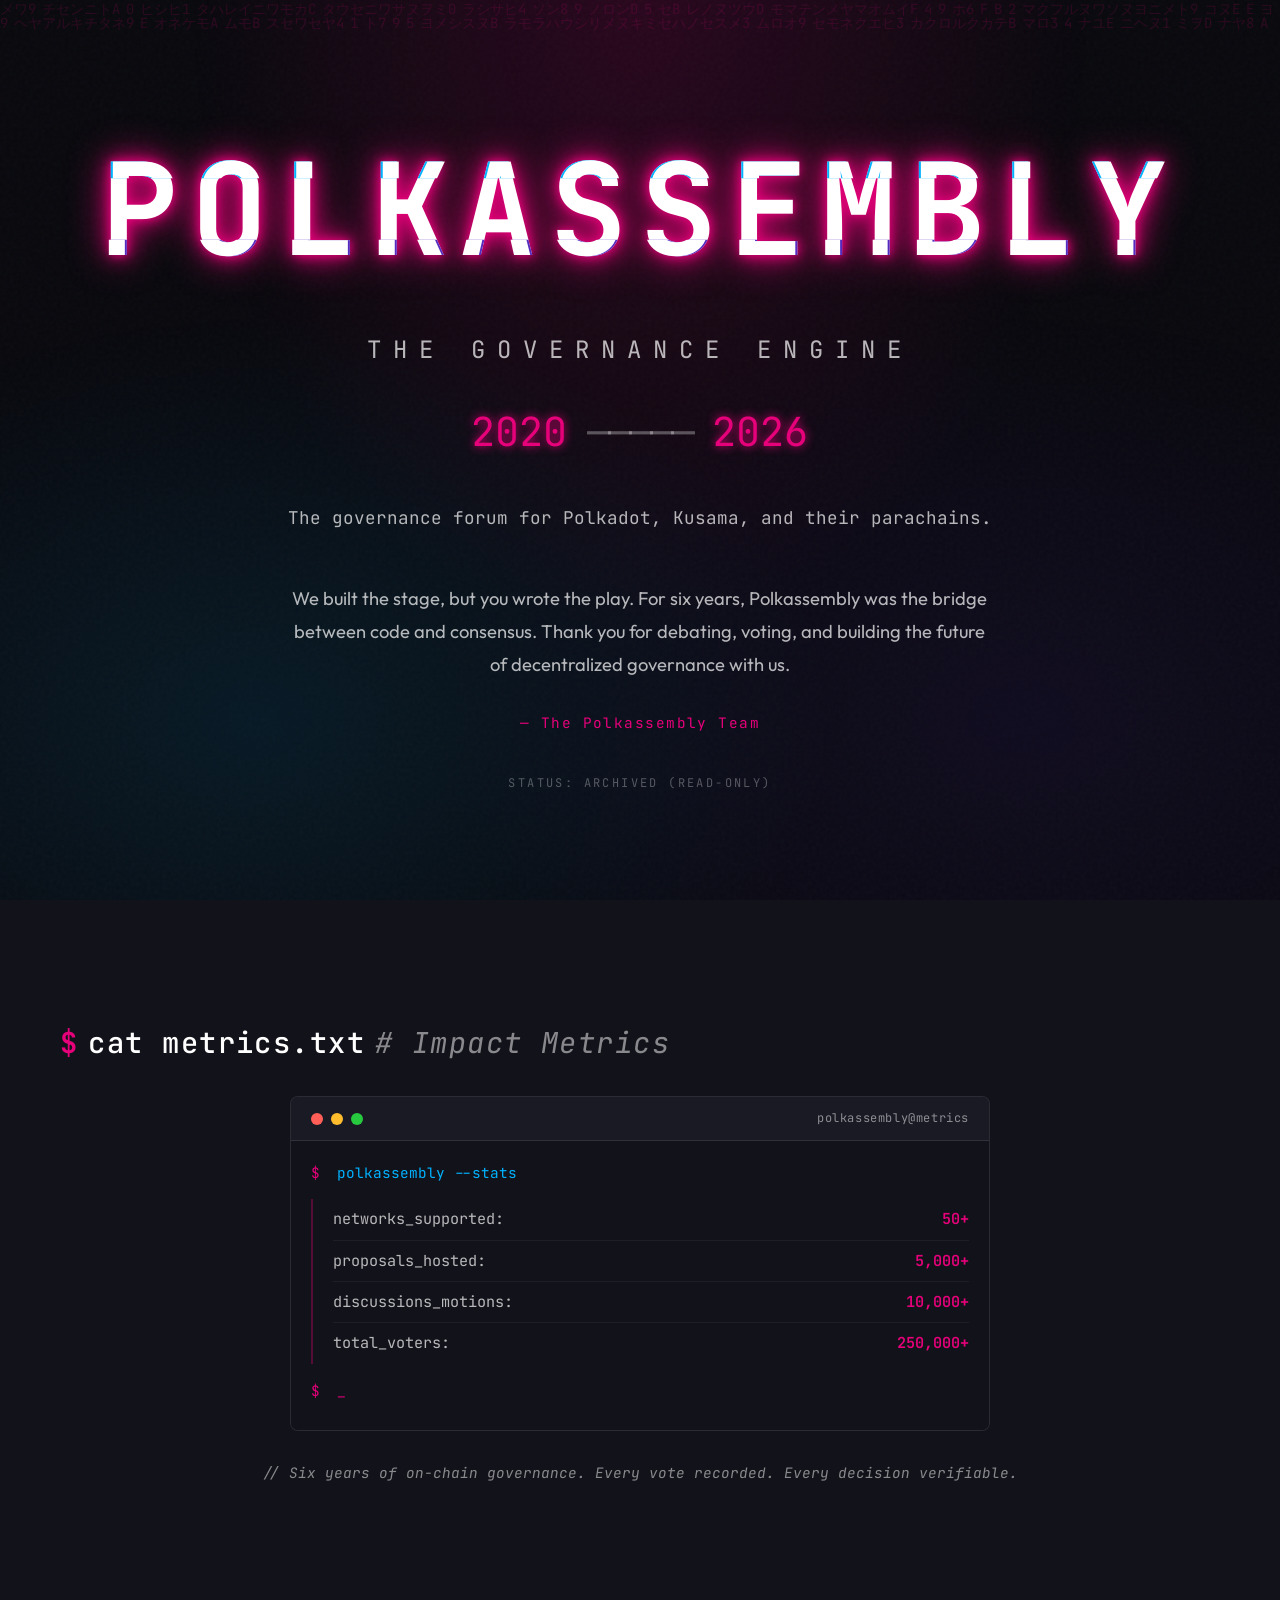
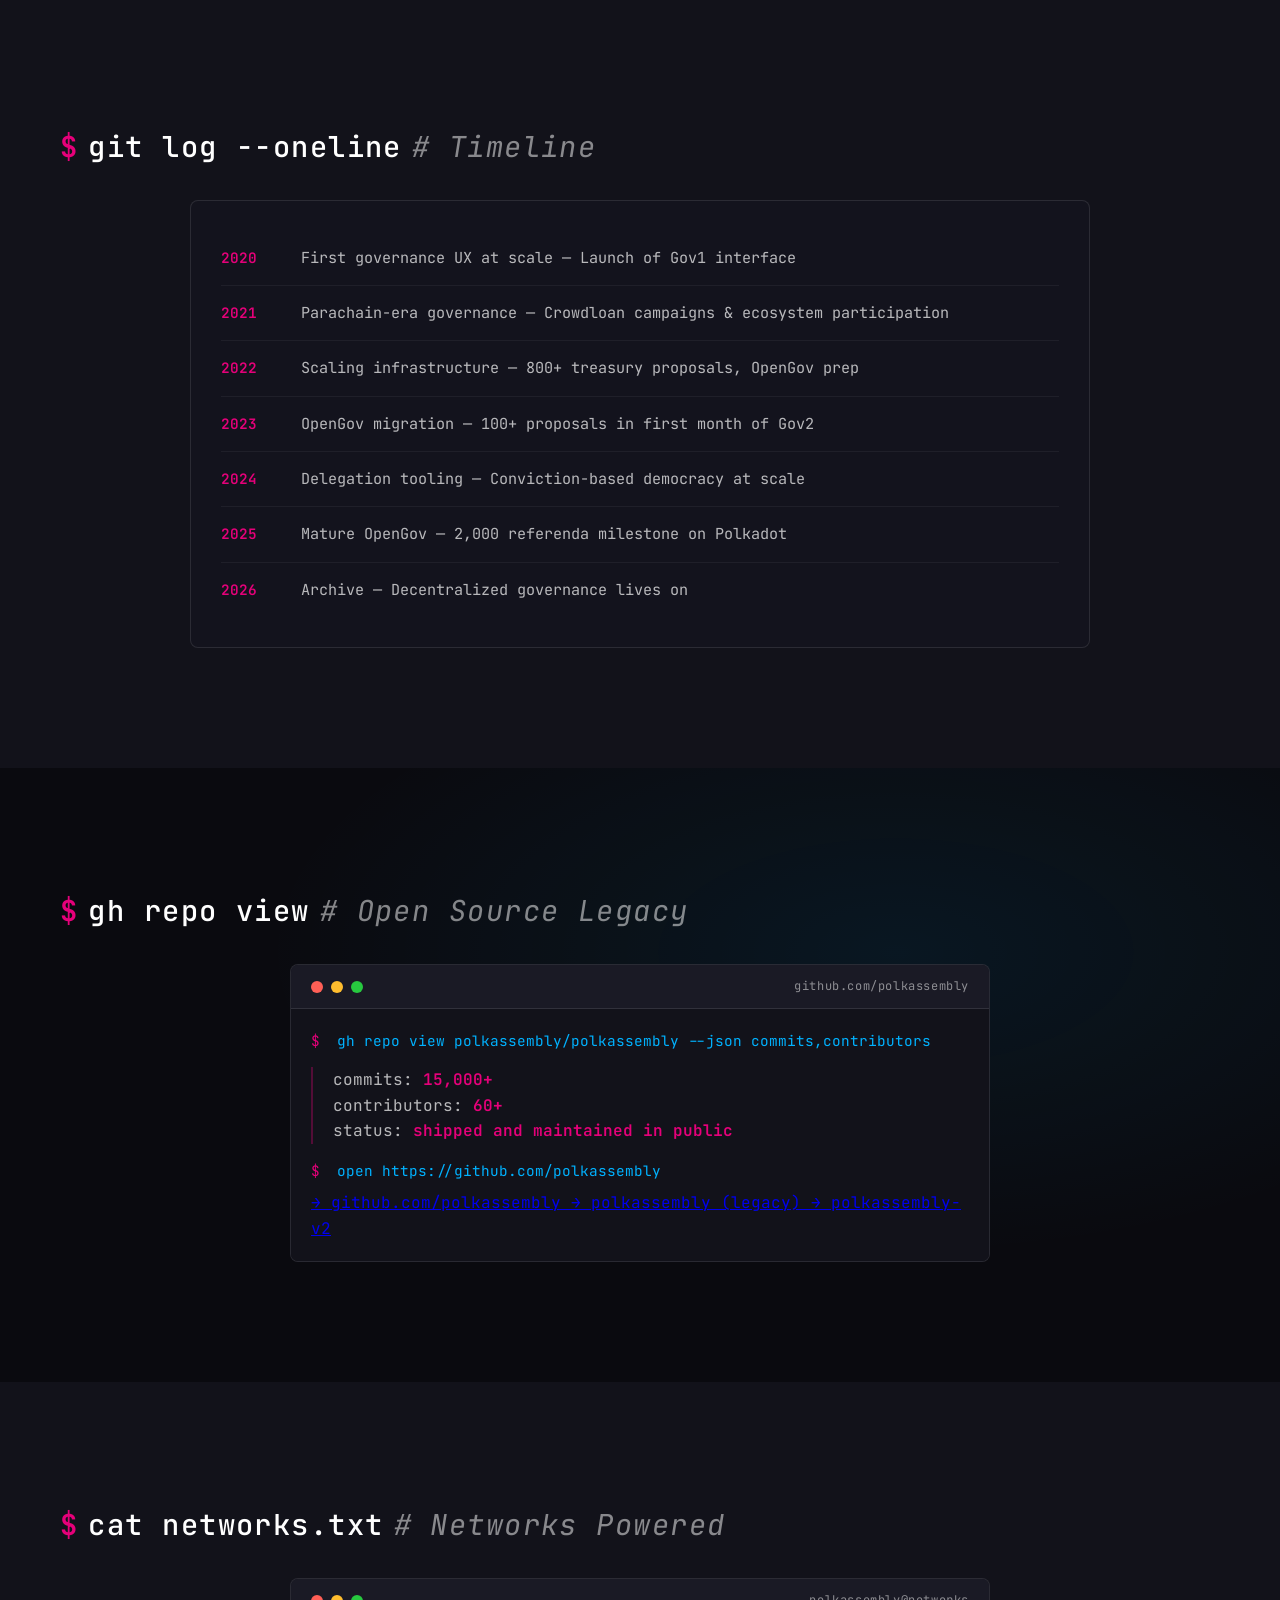
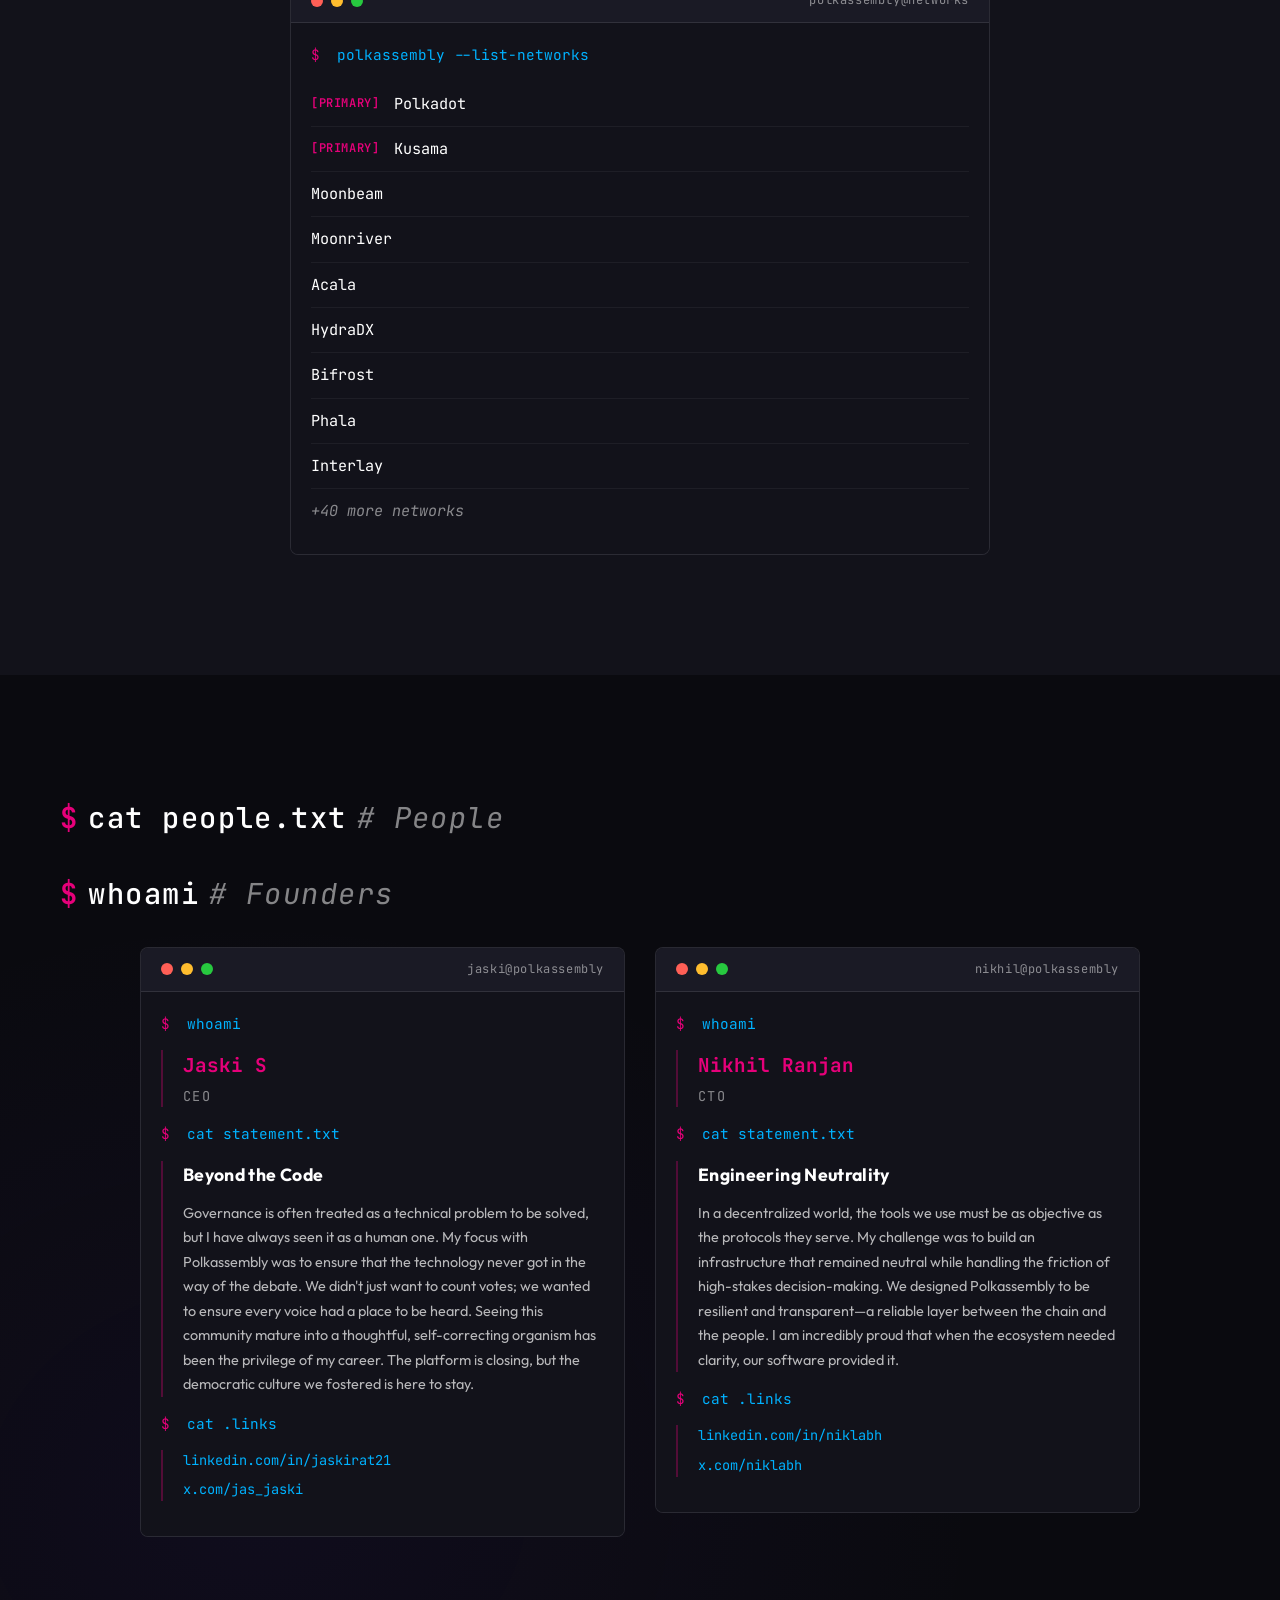
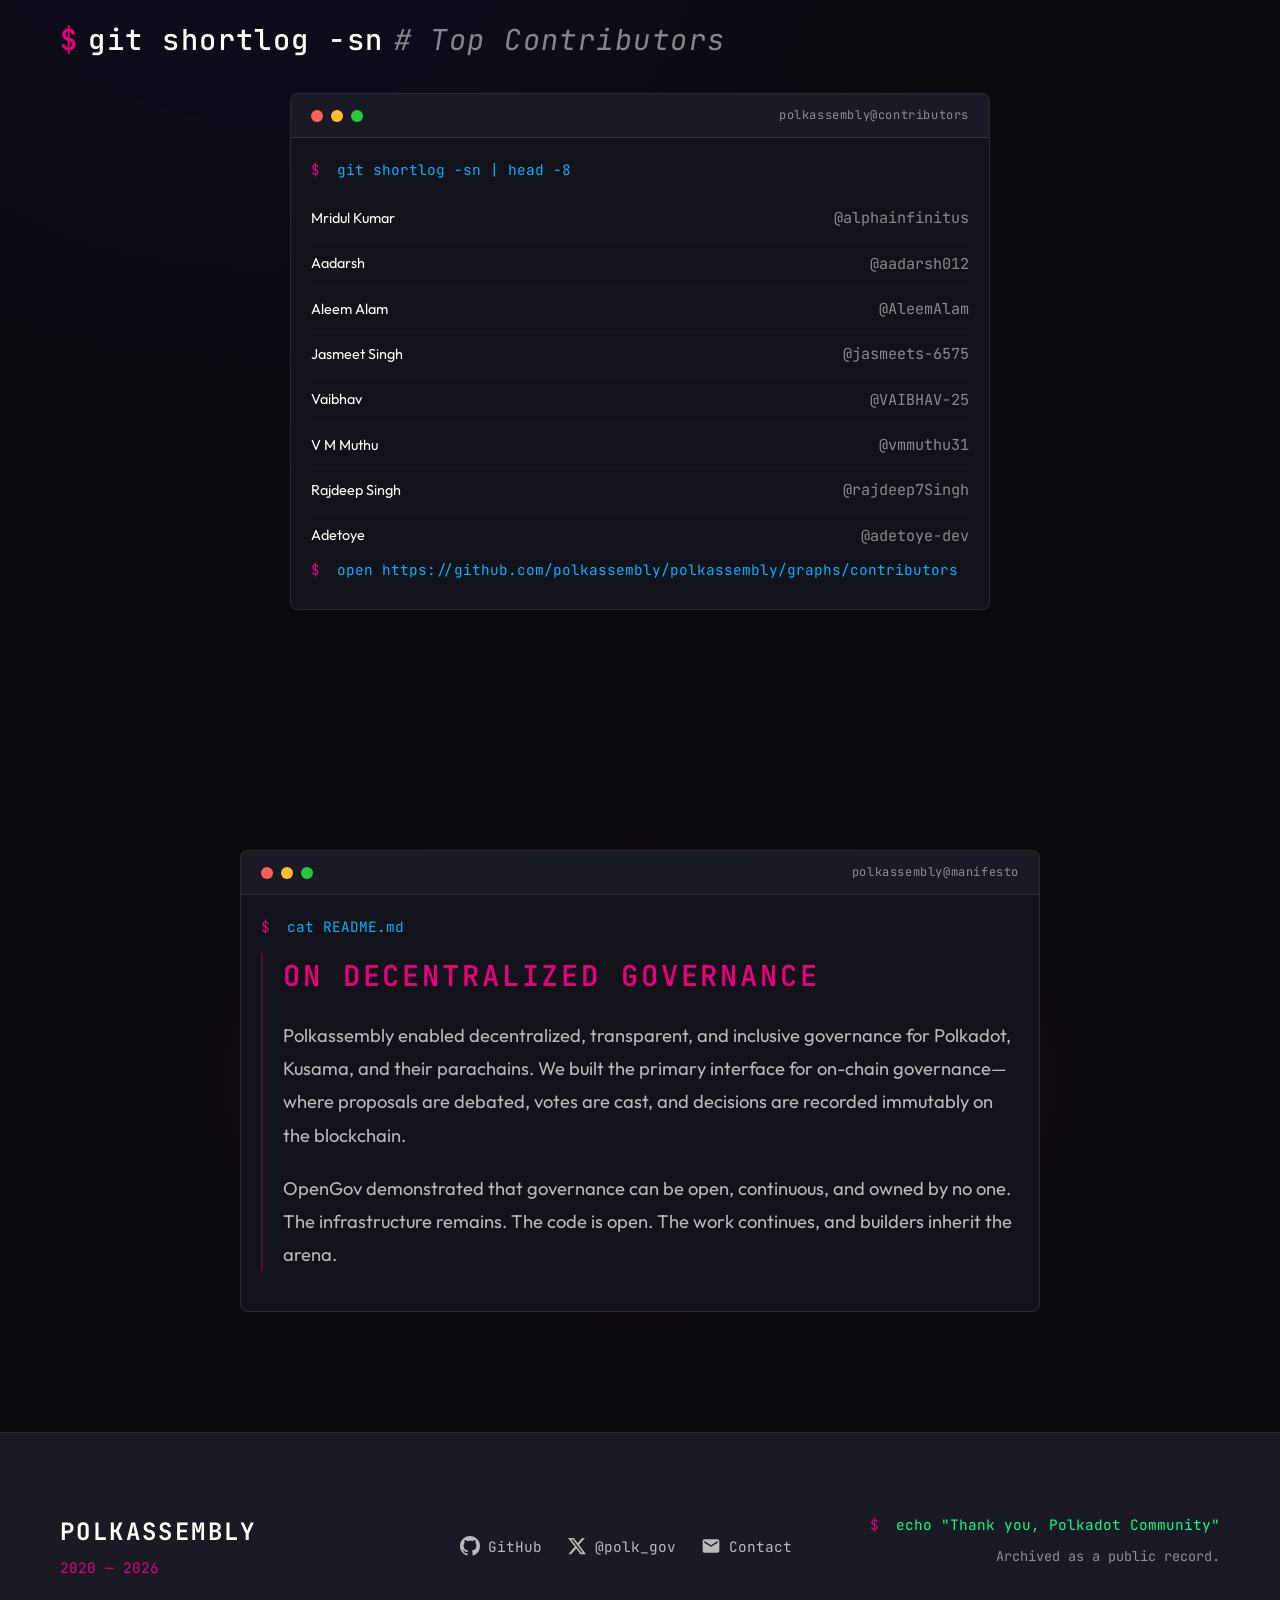
==== commit c0c54ec4: "Improve section titles clarity with comment-style labels, update footer links, and refine founder st" ====
--- a/index.html
+++ b/index.html
@@ -46,28 +46,48 @@
     <section class="impact-stats">
         <div class="container">
             <h2 class="section-title">
-                <span class="title-prefix">//</span> IMPACT METRICS
+                <span class="title-prefix">$</span> <span class="title-command">cat metrics.txt</span> <span class="title-comment"># Impact Metrics</span>
             </h2>
-            <div class="stats-grid">
-                <div class="stat-card">
-                    <div class="stat-number">50+</div>
-                    <div class="stat-label">Networks supported</div>
-                </div>
-                <div class="stat-card">
-                    <div class="stat-number">5,000+</div>
-                    <div class="stat-label">Proposals hosted</div>
-                </div>
-                <div class="stat-card">
-                    <div class="stat-number">10,000+</div>
-                    <div class="stat-label">Discussions / motions</div>
-                </div>
-                <div class="stat-card">
-                    <div class="stat-number">250,000+</div>
-                    <div class="stat-label">Voters</div>
+            <div class="stats-terminal">
+                <div class="terminal-window">
+                    <div class="terminal-header">
+                        <span class="terminal-dot"></span>
+                        <span class="terminal-dot"></span>
+                        <span class="terminal-dot"></span>
+                        <span class="terminal-title">polkassembly@metrics</span>
+                    </div>
+                    <div class="terminal-body">
+                        <div class="terminal-line">
+                            <span class="terminal-prompt">$</span>
+                            <span class="terminal-command">polkassembly --stats</span>
+                        </div>
+                        <div class="terminal-output">
+                            <div class="stat-row">
+                                <span class="stat-key">networks_supported:</span>
+                                <span class="stat-value">50+</span>
+                            </div>
+                            <div class="stat-row">
+                                <span class="stat-key">proposals_hosted:</span>
+                                <span class="stat-value">5,000+</span>
+                            </div>
+                            <div class="stat-row">
+                                <span class="stat-key">discussions_motions:</span>
+                                <span class="stat-value">10,000+</span>
+                            </div>
+                            <div class="stat-row">
+                                <span class="stat-key">total_voters:</span>
+                                <span class="stat-value">250,000+</span>
+                            </div>
+                        </div>
+                        <div class="terminal-line">
+                            <span class="terminal-prompt">$</span>
+                            <span class="terminal-cursor">_</span>
+                        </div>
+                    </div>
                 </div>
             </div>
             <div class="metrics-narrative">
-                <p>These numbers represent six years of enabling decentralized, transparent, and inclusive governance. From protocol updates to treasury decisions, every vote was recorded on-chain, making the process verifiable and accessible to anyone with tokens.</p>
+                <p class="terminal-comment">// Six years of on-chain governance. Every vote recorded. Every decision verifiable.</p>
             </div>
         </div>
     </section>
@@ -76,57 +96,38 @@
     <section class="timeline-section">
         <div class="container">
             <h2 class="section-title">
-                <span class="title-prefix">//</span> MILESTONE TIMELINE
+                <span class="title-prefix">$</span> <span class="title-command">git log --oneline</span> <span class="title-comment"># Timeline</span>
             </h2>
             
-            <div class="timeline">
-                <div class="timeline-line"></div>
-                
-                <div class="timeline-item" data-year="2020">
-                    <div class="timeline-marker"></div>
-                    <div class="timeline-content">
-                        <span class="timeline-year">2020</span>
-                        <p>First governance UX at scale — Launch of Gov1 interface bridging citizens and on-chain democracy.</p>
-                    </div>
-                </div>
-                
-                <div class="timeline-item" data-year="2021">
-                    <div class="timeline-marker"></div>
-                    <div class="timeline-content">
-                        <span class="timeline-year">2021</span>
-                        <p>Parachain-era governance — Facilitated crowdloan campaigns and ecosystem participation.</p>
-                    </div>
-                </div>
-                
-                <div class="timeline-item" data-year="2023">
-                    <div class="timeline-marker"></div>
-                    <div class="timeline-content">
-                        <span class="timeline-year">2023</span>
-                        <p>OpenGov migration — Processed 100+ proposals in the first month of Gov2 transition.</p>
-                    </div>
-                </div>
-                
-                <div class="timeline-item" data-year="2024">
-                    <div class="timeline-marker"></div>
-                    <div class="timeline-content">
-                        <span class="timeline-year">2024</span>
-                        <p>Delegation / participation tooling — Unlocked voting power and conviction-based democracy at scale.</p>
-                    </div>
-                </div>
-                
-                <div class="timeline-item" data-year="2025">
-                    <div class="timeline-marker"></div>
-                    <div class="timeline-content">
-                        <span class="timeline-year">2025</span>
-                        <p>Mature OpenGov cadence — Platform reaches 2,000 referenda milestone on Polkadot.</p>
-                    </div>
-                </div>
-                
-                <div class="timeline-item" data-year="2026">
-                    <div class="timeline-marker"></div>
-                    <div class="timeline-content">
-                        <span class="timeline-year">2026</span>
-                        <p>Farewell / archive — The curtain falls, but decentralized governance lives on.</p>
+            <div class="timeline-terminal">
+                <div class="git-log">
+                    <div class="git-commit">
+                        <span class="commit-hash">2020</span>
+                        <span class="commit-message">First governance UX at scale — Launch of Gov1 interface</span>
+                    </div>
+                    <div class="git-commit">
+                        <span class="commit-hash">2021</span>
+                        <span class="commit-message">Parachain-era governance — Crowdloan campaigns & ecosystem participation</span>
+                    </div>
+                    <div class="git-commit">
+                        <span class="commit-hash">2022</span>
+                        <span class="commit-message">Scaling infrastructure — 800+ treasury proposals, OpenGov prep</span>
+                    </div>
+                    <div class="git-commit">
+                        <span class="commit-hash">2023</span>
+                        <span class="commit-message">OpenGov migration — 100+ proposals in first month of Gov2</span>
+                    </div>
+                    <div class="git-commit">
+                        <span class="commit-hash">2024</span>
+                        <span class="commit-message">Delegation tooling — Conviction-based democracy at scale</span>
+                    </div>
+                    <div class="git-commit">
+                        <span class="commit-hash">2025</span>
+                        <span class="commit-message">Mature OpenGov — 2,000 referenda milestone on Polkadot</span>
+                    </div>
+                    <div class="git-commit">
+                        <span class="commit-hash">2026</span>
+                        <span class="commit-message">Archive — Decentralized governance lives on</span>
                     </div>
                 </div>
             </div>
@@ -137,36 +138,49 @@
     <section class="engineering-section">
         <div class="container">
             <h2 class="section-title">
-                <span class="title-prefix">//</span> OPEN SOURCE LEGACY
+                <span class="title-prefix">$</span> <span class="title-command">gh repo view</span> <span class="title-comment"># Open Source Legacy</span>
             </h2>
             
-            <div class="github-stats">
-                <div class="github-card main-repo">
-                    <div class="repo-header">
-                        <span class="repo-icon">📦</span>
-                        <span class="repo-name">github.com/polkassembly</span>
-                    </div>
-                    <div class="repo-stats">
-                        <div class="repo-stat">
-                            <span class="stat-value">15,000+</span>
-                            <span class="stat-label">Total Commits</span>
-                        </div>
-                        <div class="repo-stat">
-                            <span class="stat-value">60+</span>
-                            <span class="stat-label">Contributors</span>
-                        </div>
-                    </div>
-                    <p class="repo-description">Shipped and maintained in public.</p>
-                    <div class="repo-links">
-                        <a href="https://github.com/polkassembly" class="github-link" target="_blank" rel="noopener">
-                            <span>View Organization →</span>
-                        </a>
-                        <div class="repo-links-secondary">
-                            <a href="https://github.com/polkassembly/polkassembly" class="github-link repo-link-secondary" target="_blank" rel="noopener">
-                                <span>polkassembly (legacy)</span>
+            <div class="github-terminal">
+                <div class="terminal-window">
+                    <div class="terminal-header">
+                        <span class="terminal-dot"></span>
+                        <span class="terminal-dot"></span>
+                        <span class="terminal-dot"></span>
+                        <span class="terminal-title">github.com/polkassembly</span>
+                    </div>
+                    <div class="terminal-body">
+                        <div class="terminal-line">
+                            <span class="terminal-prompt">$</span>
+                            <span class="terminal-command">gh repo view polkassembly/polkassembly --json commits,contributors</span>
+                        </div>
+                        <div class="terminal-output">
+                            <div class="repo-stat-line">
+                                <span class="stat-key">commits:</span>
+                                <span class="stat-value">15,000+</span>
+                            </div>
+                            <div class="repo-stat-line">
+                                <span class="stat-key">contributors:</span>
+                                <span class="stat-value">60+</span>
+                            </div>
+                            <div class="repo-stat-line">
+                                <span class="stat-key">status:</span>
+                                <span class="stat-value">shipped and maintained in public</span>
+                            </div>
+                        </div>
+                        <div class="terminal-line">
+                            <span class="terminal-prompt">$</span>
+                            <span class="terminal-command">open https://github.com/polkassembly</span>
+                        </div>
+                        <div class="repo-links-terminal">
+                            <a href="https://github.com/polkassembly" class="repo-link-terminal" target="_blank" rel="noopener">
+                                <span class="link-prefix">→</span> github.com/polkassembly
                             </a>
-                            <a href="https://github.com/polkassembly/polkassembly-v2" class="github-link repo-link-secondary" target="_blank" rel="noopener">
-                                <span>polkassembly-v2</span>
+                            <a href="https://github.com/polkassembly/polkassembly" class="repo-link-terminal" target="_blank" rel="noopener">
+                                <span class="link-prefix">→</span> polkassembly (legacy)
+                            </a>
+                            <a href="https://github.com/polkassembly/polkassembly-v2" class="repo-link-terminal" target="_blank" rel="noopener">
+                                <span class="link-prefix">→</span> polkassembly-v2
                             </a>
                         </div>
                     </div>
@@ -179,40 +193,57 @@
     <section class="networks-section">
         <div class="container">
             <h2 class="section-title">
-                <span class="title-prefix">//</span> NETWORKS POWERED
+                <span class="title-prefix">$</span> <span class="title-command">cat networks.txt</span> <span class="title-comment"># Networks Powered</span>
             </h2>
             
-            <div class="networks-grid">
-                <div class="network-card primary">
-                    <span class="network-name">Polkadot</span>
-                </div>
-                <div class="network-card primary">
-                    <span class="network-name">Kusama</span>
-                </div>
-                <div class="network-card">
-                    <span class="network-name">Moonbeam</span>
-                </div>
-                <div class="network-card">
-                    <span class="network-name">Moonriver</span>
-                </div>
-                <div class="network-card">
-                    <span class="network-name">Acala</span>
-                </div>
-                <div class="network-card">
-                    <span class="network-name">HydraDX</span>
-                </div>
-                <div class="network-card">
-                    <span class="network-name">Bifrost</span>
-                </div>
-                <div class="network-card">
-                    <span class="network-name">Phala</span>
-                </div>
-                <div class="network-card">
-                    <span class="network-name">Interlay</span>
-                </div>
-                <div class="network-card more-networks">
-                    <span class="network-name">+40 More</span>
-                    <span class="network-subtitle">Networks</span>
+            <div class="networks-terminal">
+                <div class="terminal-window">
+                    <div class="terminal-header">
+                        <span class="terminal-dot"></span>
+                        <span class="terminal-dot"></span>
+                        <span class="terminal-dot"></span>
+                        <span class="terminal-title">polkassembly@networks</span>
+                    </div>
+                    <div class="terminal-body">
+                        <div class="terminal-line">
+                            <span class="terminal-prompt">$</span>
+                            <span class="terminal-command">polkassembly --list-networks</span>
+                        </div>
+                        <div class="networks-list">
+                            <div class="network-item primary">
+                                <span class="network-badge">[PRIMARY]</span>
+                                <span class="network-name">Polkadot</span>
+                            </div>
+                            <div class="network-item primary">
+                                <span class="network-badge">[PRIMARY]</span>
+                                <span class="network-name">Kusama</span>
+                            </div>
+                            <div class="network-item">
+                                <span class="network-name">Moonbeam</span>
+                            </div>
+                            <div class="network-item">
+                                <span class="network-name">Moonriver</span>
+                            </div>
+                            <div class="network-item">
+                                <span class="network-name">Acala</span>
+                            </div>
+                            <div class="network-item">
+                                <span class="network-name">HydraDX</span>
+                            </div>
+                            <div class="network-item">
+                                <span class="network-name">Bifrost</span>
+                            </div>
+                            <div class="network-item">
+                                <span class="network-name">Phala</span>
+                            </div>
+                            <div class="network-item">
+                                <span class="network-name">Interlay</span>
+                            </div>
+                            <div class="network-item muted">
+                                <span class="network-name">+40 more networks</span>
+                            </div>
+                        </div>
+                    </div>
                 </div>
             </div>
         </div>
@@ -222,24 +253,96 @@
     <section class="people-section">
         <div class="container">
             <h2 class="section-title">
-                <span class="title-prefix">//</span> PEOPLE
+                <span class="title-prefix">$</span> <span class="title-command">cat people.txt</span> <span class="title-comment"># People</span>
             </h2>
             
             <div class="people-content">
                 <!-- Founders -->
                 <div class="team-section founders-section">
-                    <h3 class="team-section-title">Founders</h3>
-                    <div class="founders-grid">
-                        <div class="founder-card">
-                            <div class="founder-avatar">JS</div>
-                            <div class="founder-info">
-                                <h4 class="founder-name">Jaskirat Singh</h4>
-                            </div>
-                        </div>
-                        <div class="founder-card">
-                            <div class="founder-avatar">NR</div>
-                            <div class="founder-info">
-                                <h4 class="founder-name">Nikhil Ranjan</h4>
+                    <h3 class="team-section-title"><span class="title-prefix">$</span> <span class="title-command">whoami</span> <span class="title-comment"># Founders</span></h3>
+                    <div class="founders-terminal">
+                        <div class="founder-terminal-card">
+                            <div class="terminal-window">
+                                <div class="terminal-header">
+                                    <span class="terminal-dot"></span>
+                                    <span class="terminal-dot"></span>
+                                    <span class="terminal-dot"></span>
+                                    <span class="terminal-title">jaski@polkassembly</span>
+                                </div>
+                                <div class="terminal-body">
+                                    <div class="terminal-line">
+                                        <span class="terminal-prompt">$</span>
+                                        <span class="terminal-command">whoami</span>
+                                    </div>
+                                    <div class="terminal-output">
+                                        <div class="founder-info-terminal">
+                                            <div class="founder-name-terminal">Jaski S</div>
+                                            <div class="founder-role-terminal">CEO</div>
+                                        </div>
+                                    </div>
+                                    <div class="terminal-line">
+                                        <span class="terminal-prompt">$</span>
+                                        <span class="terminal-command">cat statement.txt</span>
+                                    </div>
+                                    <div class="terminal-output">
+                                        <div class="founder-statement-terminal">
+                                            <h4 class="founder-statement-title">Beyond the Code</h4>
+                                            <p>Governance is often treated as a technical problem to be solved, but I have always seen it as a human one. My focus with Polkassembly was to ensure that the technology never got in the way of the debate. We didn't just want to count votes; we wanted to ensure every voice had a place to be heard. Seeing this community mature into a thoughtful, self-correcting organism has been the privilege of my career. The platform is closing, but the democratic culture we fostered is here to stay.</p>
+                                        </div>
+                                    </div>
+                                    <div class="terminal-line">
+                                        <span class="terminal-prompt">$</span>
+                                        <span class="terminal-command">cat .links</span>
+                                    </div>
+                                    <div class="terminal-output">
+                                        <div class="founder-social-terminal">
+                                            <a href="https://www.linkedin.com/in/jaskirat21/" target="_blank" rel="noopener" class="social-link-terminal">linkedin.com/in/jaskirat21</a>
+                                            <a href="https://x.com/jas_jaski" target="_blank" rel="noopener" class="social-link-terminal">x.com/jas_jaski</a>
+                                        </div>
+                                    </div>
+                                </div>
+                            </div>
+                        </div>
+                        <div class="founder-terminal-card">
+                            <div class="terminal-window">
+                                <div class="terminal-header">
+                                    <span class="terminal-dot"></span>
+                                    <span class="terminal-dot"></span>
+                                    <span class="terminal-dot"></span>
+                                    <span class="terminal-title">nikhil@polkassembly</span>
+                                </div>
+                                <div class="terminal-body">
+                                    <div class="terminal-line">
+                                        <span class="terminal-prompt">$</span>
+                                        <span class="terminal-command">whoami</span>
+                                    </div>
+                                    <div class="terminal-output">
+                                        <div class="founder-info-terminal">
+                                            <div class="founder-name-terminal">Nikhil Ranjan</div>
+                                            <div class="founder-role-terminal">CTO</div>
+                                        </div>
+                                    </div>
+                                    <div class="terminal-line">
+                                        <span class="terminal-prompt">$</span>
+                                        <span class="terminal-command">cat statement.txt</span>
+                                    </div>
+                                    <div class="terminal-output">
+                                        <div class="founder-statement-terminal">
+                                            <h4 class="founder-statement-title">Engineering Neutrality</h4>
+                                            <p>In a decentralized world, the tools we use must be as objective as the protocols they serve. My challenge was to build an infrastructure that remained neutral while handling the friction of high-stakes decision-making. We designed Polkassembly to be resilient and transparent—a reliable layer between the chain and the people. I am incredibly proud that when the ecosystem needed clarity, our software provided it.</p>
+                                        </div>
+                                    </div>
+                                    <div class="terminal-line">
+                                        <span class="terminal-prompt">$</span>
+                                        <span class="terminal-command">cat .links</span>
+                                    </div>
+                                    <div class="terminal-output">
+                                        <div class="founder-social-terminal">
+                                            <a href="https://www.linkedin.com/in/niklabh/" target="_blank" rel="noopener" class="social-link-terminal">linkedin.com/in/niklabh</a>
+                                            <a href="https://x.com/niklabh" target="_blank" rel="noopener" class="social-link-terminal">x.com/niklabh</a>
+                                        </div>
+                                    </div>
+                                </div>
                             </div>
                         </div>
                     </div>
@@ -247,48 +350,58 @@
 
                 <!-- Contributors -->
                 <div class="team-section founding-team-section">
-                    <h3 class="team-section-title">Contributors</h3>
-                    <div class="founding-team-grid">
-                        <div class="founding-member">
-                            <div class="member-avatar-small">AS</div>
-                            <div class="member-details">
-                                <span class="member-name-small">Ashutosh Singh</span>
-                                <span class="member-role-small">Developer</span>
-                            </div>
-                        </div>
-                        <div class="founding-member">
-                            <div class="member-avatar-small">HS</div>
-                            <div class="member-details">
-                                <span class="member-name-small">Hritik Soni</span>
-                                <span class="member-role-small">Developer</span>
-                            </div>
-                        </div>
-                        <div class="founding-member">
-                            <div class="member-avatar-small">JS</div>
-                            <div class="member-details">
-                                <span class="member-name-small">Jaspreet Singh</span>
-                                <span class="member-role-small">Developer</span>
-                            </div>
-                        </div>
-                        <div class="founding-member">
-                            <div class="member-avatar-small">GM</div>
-                            <div class="member-details">
-                                <span class="member-name-small">Guto Martino</span>
-                                <span class="member-role-small">Ambassador</span>
-                            </div>
-                        </div>
-                        <div class="founding-member">
-                            <div class="member-avatar-small">M</div>
-                            <div class="member-details">
-                                <span class="member-name-small">Matai</span>
-                                <span class="member-role-small">Community</span>
-                            </div>
-                        </div>
-                        <div class="founding-member">
-                            <div class="member-avatar-small">D</div>
-                            <div class="member-details">
-                                <span class="member-name-small">Deepanshu</span>
-                                <span class="member-role-small">Growth</span>
+                    <h3 class="team-section-title"><span class="title-prefix">$</span> <span class="title-command">git shortlog -sn</span> <span class="title-comment"># Top Contributors</span></h3>
+                    <div class="contributors-terminal">
+                        <div class="terminal-window">
+                            <div class="terminal-header">
+                                <span class="terminal-dot"></span>
+                                <span class="terminal-dot"></span>
+                                <span class="terminal-dot"></span>
+                                <span class="terminal-title">polkassembly@contributors</span>
+                            </div>
+                            <div class="terminal-body">
+                                <div class="terminal-line">
+                                    <span class="terminal-prompt">$</span>
+                                    <span class="terminal-command">git shortlog -sn | head -8</span>
+                                </div>
+                                <div class="contributors-list-terminal">
+                                    <div class="contributor-line">
+                                        <span class="contributor-name">Mridul Kumar</span>
+                                        <a href="https://github.com/alphainfinitus" target="_blank" rel="noopener" class="contributor-link">@alphainfinitus</a>
+                                    </div>
+                                    <div class="contributor-line">
+                                        <span class="contributor-name">Aadarsh</span>
+                                        <a href="https://github.com/aadarsh012" target="_blank" rel="noopener" class="contributor-link">@aadarsh012</a>
+                                    </div>
+                                    <div class="contributor-line">
+                                        <span class="contributor-name">Aleem Alam</span>
+                                        <a href="https://github.com/AleemAlam" target="_blank" rel="noopener" class="contributor-link">@AleemAlam</a>
+                                    </div>
+                                    <div class="contributor-line">
+                                        <span class="contributor-name">Jasmeet Singh</span>
+                                        <a href="https://github.com/jasmeets-6575" target="_blank" rel="noopener" class="contributor-link">@jasmeets-6575</a>
+                                    </div>
+                                    <div class="contributor-line">
+                                        <span class="contributor-name">Vaibhav</span>
+                                        <a href="https://github.com/VAIBHAV-25" target="_blank" rel="noopener" class="contributor-link">@VAIBHAV-25</a>
+                                    </div>
+                                    <div class="contributor-line">
+                                        <span class="contributor-name">V M Muthu</span>
+                                        <a href="https://github.com/vmmuthu31" target="_blank" rel="noopener" class="contributor-link">@vmmuthu31</a>
+                                    </div>
+                                    <div class="contributor-line">
+                                        <span class="contributor-name">Rajdeep Singh</span>
+                                        <a href="https://github.com/rajdeep7Singh" target="_blank" rel="noopener" class="contributor-link">@rajdeep7Singh</a>
+                                    </div>
+                                    <div class="contributor-line">
+                                        <span class="contributor-name">Adetoye</span>
+                                        <a href="https://github.com/adetoye-dev" target="_blank" rel="noopener" class="contributor-link">@adetoye-dev</a>
+                                    </div>
+                                </div>
+                                <div class="terminal-line">
+                                    <span class="terminal-prompt">$</span>
+                                    <span class="terminal-command">open https://github.com/polkassembly/polkassembly/graphs/contributors</span>
+                                </div>
                             </div>
                         </div>
                     </div>
@@ -301,17 +414,27 @@
     <!-- Cypherpunk Manifesto -->
     <section class="manifesto-section">
         <div class="container">
-            <div class="manifesto-content">
-                <div class="manifesto-header">
-                    <h2>ON DECENTRALIZED GOVERNANCE</h2>
-                </div>
-                <div class="manifesto-text">
-                    <p>
-                        Polkassembly enabled decentralized, transparent, and inclusive governance for Polkadot, Kusama, and their parachains. We built the primary interface for on-chain governance—where proposals are debated, votes are cast, and decisions are recorded immutably on the blockchain.
-                    </p>
-                    <p>
-                        OpenGov demonstrated that governance can be open, continuous, and owned by no one. The infrastructure remains. The code is open. The work continues, and builders inherit the arena.
-                    </p>
+            <div class="manifesto-terminal">
+                <div class="terminal-window">
+                    <div class="terminal-header">
+                        <span class="terminal-dot"></span>
+                        <span class="terminal-dot"></span>
+                        <span class="terminal-dot"></span>
+                        <span class="terminal-title">polkassembly@manifesto</span>
+                    </div>
+                    <div class="terminal-body">
+                        <div class="terminal-line">
+                            <span class="terminal-prompt">$</span>
+                            <span class="terminal-command">cat README.md</span>
+                        </div>
+                        <div class="terminal-output">
+                            <div class="manifesto-content-terminal">
+                                <h3 class="manifesto-title-terminal">ON DECENTRALIZED GOVERNANCE</h3>
+                                <p>Polkassembly enabled decentralized, transparent, and inclusive governance for Polkadot, Kusama, and their parachains. We built the primary interface for on-chain governance—where proposals are debated, votes are cast, and decisions are recorded immutably on the blockchain.</p>
+                                <p>OpenGov demonstrated that governance can be open, continuous, and owned by no one. The infrastructure remains. The code is open. The work continues, and builders inherit the arena.</p>
+                            </div>
+                        </div>
+                    </div>
                 </div>
             </div>
         </div>
@@ -333,13 +456,13 @@
                         </svg>
                         GitHub
                     </a>
-                    <a href="https://twitter.com/niklabh" target="_blank" rel="noopener">
+                    <a href="https://x.com/polk_gov" target="_blank" rel="noopener">
                         <svg class="footer-icon" viewBox="0 0 24 24" fill="currentColor">
                             <path d="M18.244 2.25h3.308l-7.227 8.26 8.502 11.24H16.17l-5.214-6.817L4.99 21.75H1.68l7.73-8.835L1.254 2.25H8.08l4.713 6.231zm-1.161 17.52h1.833L7.084 4.126H5.117z"/>
                         </svg>
-                        @niklabh
+                        @polk_gov
                     </a>
-                    <a href="mailto:niklabh811@gmail.com">
+                    <a href="mailto:hello@polkassembly.io">
                         <svg class="footer-icon" viewBox="0 0 24 24" fill="currentColor">
                             <path d="M20 4H4c-1.1 0-2 .9-2 2v12c0 1.1.9 2 2 2h16c1.1 0 2-.9 2-2V6c0-1.1-.9-2-2-2zm0 4l-8 5-8-5V6l8 5 8-5v2z"/>
                         </svg>
--- a/styles.css
+++ b/styles.css
@@ -271,18 +271,29 @@
 
 .section-title {
     font-family: var(--font-mono);
-    font-size: clamp(1.5rem, 4vw, 2.5rem);
+    font-size: clamp(1.2rem, 3vw, 1.8rem);
+    font-weight: 500;
+    letter-spacing: 0.05em;
+    margin-bottom: 30px;
+    display: flex;
+    align-items: center;
+    gap: 10px;
+    color: var(--text-primary);
+}
+
+.title-prefix {
+    color: var(--accent-primary);
     font-weight: 600;
-    letter-spacing: 0.1em;
-    text-transform: uppercase;
-    margin-bottom: 20px;
-    display: flex;
-    align-items: center;
-    gap: 15px;
-}
-
-.title-prefix {
-    color: var(--accent-primary);
+}
+
+.title-command {
+    color: var(--text-primary);
+}
+
+.title-comment {
+    color: var(--text-tertiary);
+    font-weight: 400;
+    font-style: italic;
 }
 
 .section-subtitle {
@@ -343,7 +354,98 @@
 }
 
 /* ============================================
-   IMPACT STATS
+   TERMINAL COMPONENTS
+   ============================================ */
+
+.terminal-window {
+    background: var(--bg-card);
+    border: 1px solid rgba(255, 255, 255, 0.1);
+    border-radius: 8px;
+    overflow: hidden;
+    font-family: var(--font-mono);
+}
+
+.terminal-header {
+    background: var(--bg-tertiary);
+    padding: 12px 20px;
+    display: flex;
+    align-items: center;
+    gap: 8px;
+    border-bottom: 1px solid rgba(255, 255, 255, 0.1);
+}
+
+.terminal-dot {
+    width: 12px;
+    height: 12px;
+    border-radius: 50%;
+    background: rgba(255, 255, 255, 0.2);
+}
+
+.terminal-dot:nth-child(1) {
+    background: #ff5f56;
+}
+
+.terminal-dot:nth-child(2) {
+    background: #ffbd2e;
+}
+
+.terminal-dot:nth-child(3) {
+    background: #27c93f;
+}
+
+.terminal-title {
+    margin-left: auto;
+    font-size: 0.75rem;
+    color: var(--text-tertiary);
+    letter-spacing: 0.05em;
+}
+
+.terminal-body {
+    padding: 20px;
+    background: var(--bg-secondary);
+}
+
+.terminal-line {
+    margin-bottom: 8px;
+    font-size: 0.9rem;
+}
+
+.terminal-prompt {
+    color: var(--accent-primary);
+    margin-right: 8px;
+}
+
+.terminal-command {
+    color: var(--accent-tertiary);
+}
+
+.terminal-cursor {
+    color: var(--accent-primary);
+    animation: blink 1s infinite;
+}
+
+@keyframes blink {
+    0%, 50% { opacity: 1; }
+    51%, 100% { opacity: 0; }
+}
+
+.terminal-output {
+    margin: 15px 0;
+    padding-left: 20px;
+    border-left: 2px solid rgba(230, 0, 122, 0.3);
+}
+
+.terminal-comment {
+    font-family: var(--font-mono);
+    font-size: 0.9rem;
+    color: var(--text-tertiary);
+    margin-top: 20px;
+    text-align: center;
+    font-style: italic;
+}
+
+/* ============================================
+   IMPACT STATS (Terminal Style)
    ============================================ */
 
 .impact-stats {
@@ -351,101 +453,45 @@
     background: var(--bg-secondary);
 }
 
-.stats-grid {
-    display: grid;
-    grid-template-columns: repeat(auto-fit, minmax(250px, 1fr));
-    gap: 30px;
-    max-width: 1200px;
+.stats-terminal {
+    max-width: 700px;
     margin: 0 auto;
 }
 
-.stat-card {
-    background: var(--bg-card);
-    border: 1px solid rgba(255, 255, 255, 0.1);
-    border-radius: 12px;
-    padding: 40px 30px;
-    text-align: center;
-    position: relative;
-    overflow: hidden;
-    transition: all var(--transition-medium);
-}
-
-.stat-card::before {
-    content: '';
-    position: absolute;
-    top: 0;
-    left: 0;
-    right: 0;
-    height: 3px;
-    background: var(--gradient-primary);
-    transform: scaleX(0);
-    transition: transform var(--transition-medium);
-}
-
-.stat-card:hover {
-    transform: translateY(-5px);
-    border-color: rgba(230, 0, 122, 0.3);
-    box-shadow: 0 20px 40px rgba(0, 0, 0, 0.3);
-}
-
-.stat-card:hover::before {
-    transform: scaleX(1);
-}
-
-.stat-icon {
-    font-size: 2.5rem;
-    margin-bottom: 15px;
-    filter: grayscale(0.2);
-}
-
-.stat-card .stat-prefix,
-.stat-card .stat-suffix {
-    font-family: var(--font-mono);
-    font-size: clamp(2rem, 5vw, 3rem);
-    font-weight: 700;
-    color: var(--accent-primary);
-    display: inline;
-}
-
-.stat-number {
-    font-family: var(--font-mono);
-    font-size: clamp(2.5rem, 6vw, 4rem);
-    font-weight: 700;
-    background: var(--gradient-primary);
-    -webkit-background-clip: text;
-    -webkit-text-fill-color: transparent;
-    background-clip: text;
-    display: inline;
-}
-
-.stat-label {
-    font-family: var(--font-mono);
-    font-size: 0.9rem;
+.stat-row {
+    display: flex;
+    justify-content: space-between;
+    padding: 8px 0;
+    border-bottom: 1px solid rgba(255, 255, 255, 0.05);
+    font-family: var(--font-mono);
+    font-size: 0.95rem;
+}
+
+.stat-row:last-child {
+    border-bottom: none;
+}
+
+.stat-key {
+    color: var(--text-secondary);
+}
+
+.stat-value {
+    color: var(--accent-primary);
     font-weight: 600;
-    letter-spacing: 0.15em;
-    color: var(--text-primary);
-    margin-top: 15px;
-    text-transform: uppercase;
 }
 
 .metrics-narrative {
-    margin-top: 50px;
+    margin-top: 30px;
     max-width: 800px;
     margin-left: auto;
     margin-right: auto;
     text-align: center;
 }
 
-.metrics-narrative p {
-    font-size: clamp(1rem, 2vw, 1.15rem);
-    line-height: 1.8;
-    color: var(--text-secondary);
-}
-
 /* Tree visualization section removed */
 
 /* ============================================
-   TIMELINE
+   TIMELINE (Git Log Style)
    ============================================ */
 
 .timeline-section {
@@ -453,115 +499,50 @@
     background: var(--bg-secondary);
 }
 
-.timeline {
-    position: relative;
+.timeline-terminal {
     max-width: 900px;
     margin: 0 auto;
-    padding: 40px 0;
-}
-
-.timeline-line {
-    position: absolute;
-    left: 50%;
-    top: 0;
-    bottom: 0;
-    width: 2px;
-    background: linear-gradient(
-        to bottom,
-        transparent,
-        var(--accent-primary) 10%,
-        var(--accent-primary) 90%,
-        transparent
-    );
-    transform: translateX(-50%);
-}
-
-.timeline-item {
-    position: relative;
-    display: flex;
-    align-items: center;
-    margin-bottom: 60px;
-}
-
-.timeline-item:nth-child(odd) {
-    flex-direction: row-reverse;
-    text-align: right;
-}
-
-.timeline-item:nth-child(odd) .timeline-content {
-    padding-right: 60px;
-    padding-left: 0;
-}
-
-.timeline-item:nth-child(even) .timeline-content {
-    padding-left: 60px;
-}
-
-.timeline-marker {
-    position: absolute;
-    left: 50%;
-    transform: translateX(-50%);
-    width: 20px;
-    height: 20px;
-    background: var(--accent-primary);
-    border-radius: 50%;
-    border: 4px solid var(--bg-secondary);
-    box-shadow: 0 0 20px var(--accent-primary);
-    z-index: 1;
-}
-
-.timeline-content {
-    width: 45%;
+}
+
+.git-log {
     background: var(--bg-card);
     border: 1px solid rgba(255, 255, 255, 0.1);
+    border-radius: 8px;
     padding: 30px;
-    border-radius: 12px;
-    transition: all var(--transition-medium);
-}
-
-.timeline-content:hover {
-    border-color: var(--accent-primary);
-    box-shadow: 0 10px 30px rgba(230, 0, 122, 0.2);
-}
-
-.timeline-year {
-    font-family: var(--font-mono);
-    font-size: 2rem;
-    font-weight: 700;
-    color: var(--accent-primary);
-    display: block;
-    margin-bottom: 10px;
-}
-
-.timeline-content p {
-    font-size: 1rem;
+    font-family: var(--font-mono);
+}
+
+.git-commit {
+    display: flex;
+    gap: 20px;
+    padding: 15px 0;
+    border-bottom: 1px solid rgba(255, 255, 255, 0.05);
+    transition: all var(--transition-fast);
+}
+
+.git-commit:last-child {
+    border-bottom: none;
+}
+
+.git-commit:hover {
+    background: rgba(230, 0, 122, 0.05);
+    margin: 0 -15px;
+    padding-left: 15px;
+    padding-right: 15px;
+    border-radius: 4px;
+}
+
+.commit-hash {
+    color: var(--accent-primary);
+    font-weight: 600;
+    min-width: 60px;
+    font-size: 0.9rem;
+}
+
+.commit-message {
     color: var(--text-secondary);
-    line-height: 1.7;
-}
-
-/* Mobile Timeline */
-@media (max-width: 768px) {
-    .timeline-line {
-        left: 20px;
-    }
-    
-    .timeline-item,
-    .timeline-item:nth-child(odd) {
-        flex-direction: row;
-        text-align: left;
-    }
-    
-    .timeline-marker {
-        left: 20px;
-    }
-    
-    .timeline-content,
-    .timeline-item:nth-child(odd) .timeline-content {
-        width: calc(100% - 60px);
-        padding-left: 30px;
-        padding-right: 30px;
-        margin-left: 50px;
-    }
+    flex: 1;
+    font-size: 0.95rem;
 }
 
 /* ============================================
@@ -575,18 +556,9 @@
         var(--bg-primary);
 }
 
-.github-stats {
-    display: flex;
-    justify-content: center;
-}
-
-.github-card {
-    background: var(--bg-card);
-    border: 1px solid rgba(255, 255, 255, 0.1);
-    border-radius: 16px;
-    padding: 40px;
-    max-width: 600px;
-    width: 100%;
+.github-terminal {
+    max-width: 700px;
+    margin: 0 auto;
 }
 
 .repo-header {
@@ -704,87 +676,54 @@
     background: var(--bg-secondary);
 }
 
-.networks-grid {
-    display: grid;
-    grid-template-columns: repeat(auto-fit, minmax(180px, 1fr));
-    gap: 20px;
-    max-width: 1100px;
+.networks-terminal {
+    max-width: 700px;
     margin: 0 auto;
 }
 
-.network-card {
-    background: var(--bg-card);
-    border: 1px solid rgba(255, 255, 255, 0.1);
-    border-radius: 16px;
-    padding: 30px 25px;
-    text-align: center;
-    transition: all var(--transition-medium);
-    position: relative;
-    overflow: hidden;
-    backdrop-filter: blur(10px);
-}
-
-.network-card::before {
-    content: '';
-    position: absolute;
-    top: 0;
-    left: 0;
-    right: 0;
-    bottom: 0;
-    background: radial-gradient(circle at 50% 0%, rgba(230, 0, 122, 0.05) 0%, transparent 70%);
-    opacity: 0;
-    transition: opacity var(--transition-medium);
-}
-
-.network-card:hover::before {
-    opacity: 1;
-}
-
-.network-card.primary {
-    border-color: var(--accent-primary);
-    background: linear-gradient(135deg, rgba(230, 0, 122, 0.15) 0%, rgba(85, 43, 191, 0.05) 100%);
-    box-shadow: 0 0 30px rgba(230, 0, 122, 0.1);
-}
-
-.network-card.more-networks {
-    border-style: solid;
-    border-color: rgba(255, 255, 255, 0.15);
-    background: var(--bg-card);
-    opacity: 0.7;
-    cursor: default;
-    display: flex;
-    flex-direction: column;
+.networks-list {
+    margin-top: 15px;
+}
+
+.network-item {
+    display: flex;
     align-items: center;
-    justify-content: center;
-    gap: 5px;
-}
-
-.network-card.more-networks:hover {
-    transform: none;
-    border-color: rgba(255, 255, 255, 0.15);
-    box-shadow: none;
-    opacity: 0.8;
-}
-
-.network-subtitle {
-    font-family: var(--font-mono);
+    gap: 15px;
+    padding: 10px 0;
+    font-family: var(--font-mono);
+    font-size: 0.95rem;
+    border-bottom: 1px solid rgba(255, 255, 255, 0.05);
+    transition: all var(--transition-fast);
+}
+
+.network-item:last-child {
+    border-bottom: none;
+}
+
+.network-item:hover {
+    background: rgba(230, 0, 122, 0.05);
+    margin: 0 -15px;
+    padding-left: 15px;
+    padding-right: 15px;
+    border-radius: 4px;
+}
+
+.network-badge {
+    color: var(--accent-primary);
     font-size: 0.75rem;
+    font-weight: 600;
+    letter-spacing: 0.05em;
+}
+
+.network-name {
+    color: var(--text-primary);
+    font-family: var(--font-mono);
+    font-size: 0.95rem;
+}
+
+.network-item.muted .network-name {
     color: var(--text-tertiary);
-    text-transform: uppercase;
-    letter-spacing: 0.1em;
-}
-
-
-.network-card:hover {
-    transform: translateY(-5px);
-    border-color: var(--accent-primary);
-    box-shadow: 0 10px 40px rgba(230, 0, 122, 0.2);
-}
-
-.network-name {
-    font-family: var(--font-mono);
-    font-size: 1rem;
-    font-weight: 500;
+    font-style: italic;
 }
 
 /* Network badge removed - simplified design */
@@ -815,143 +754,143 @@
 
 .team-section-title {
     font-family: var(--font-mono);
-    font-size: 1.5rem;
-    font-weight: 600;
-    letter-spacing: 0.1em;
+    font-size: clamp(1.2rem, 3vw, 1.8rem);
+    font-weight: 500;
+    letter-spacing: 0.05em;
     margin-bottom: 30px;
-    color: var(--accent-primary);
-    text-transform: uppercase;
-}
-
-/* Founders Section */
+    color: var(--text-primary);
+    display: flex;
+    align-items: center;
+    gap: 10px;
+}
+
+/* Founders Section (Terminal Style) */
 .founders-section {
     margin-bottom: 80px;
 }
 
-.founders-grid {
+.founders-terminal {
     display: grid;
-    grid-template-columns: repeat(auto-fit, minmax(300px, 1fr));
+    grid-template-columns: repeat(auto-fit, minmax(400px, 1fr));
     gap: 30px;
-    max-width: 800px;
+    max-width: 1000px;
     margin: 0 auto;
 }
 
-.founder-card {
-    background: var(--bg-card);
-    border: 1px solid rgba(230, 0, 122, 0.2);
-    border-radius: 20px;
-    padding: 40px;
-    text-align: center;
-    transition: all var(--transition-medium);
-    position: relative;
-    overflow: hidden;
-}
-
-.founder-card::before {
-    content: '';
-    position: absolute;
-    top: 0;
-    left: 0;
-    right: 0;
-    height: 4px;
-    background: var(--gradient-primary);
-}
-
-.founder-card:hover {
-    transform: translateY(-5px);
-    border-color: var(--accent-primary);
-    box-shadow: 0 20px 50px rgba(230, 0, 122, 0.2);
-}
-
-.founder-avatar {
-    width: 100px;
-    height: 100px;
-    background: var(--gradient-primary);
-    border-radius: 20px;
-    display: flex;
-    align-items: center;
-    justify-content: center;
-    font-family: var(--font-mono);
+.founder-terminal-card {
+    width: 100%;
+}
+
+.founder-info-terminal {
+    margin: 10px 0;
+}
+
+.founder-name-terminal {
+    font-family: var(--font-mono);
+    font-size: 1.2rem;
     font-weight: 700;
-    font-size: 2rem;
-    margin: 0 auto 20px;
-    box-shadow: 0 10px 30px rgba(230, 0, 122, 0.3);
-}
-
-.founder-info {
-    margin-top: 20px;
-}
-
-.founder-name {
+    color: var(--accent-primary);
+    margin-bottom: 5px;
+}
+
+.founder-role-terminal {
+    font-family: var(--font-mono);
+    font-size: 0.85rem;
+    color: var(--text-tertiary);
+    text-transform: uppercase;
+    letter-spacing: 0.1em;
+}
+
+.founder-statement-terminal {
+    margin: 15px 0;
+}
+
+.founder-statement-title {
     font-family: var(--font-display);
-    font-size: 1.5rem;
+    font-size: 1.1rem;
     font-weight: 700;
     color: var(--text-primary);
-    display: block;
-    margin-bottom: 8px;
-}
-
-
-/* Founding Team Section */
+    margin-bottom: 12px;
+    letter-spacing: 0.02em;
+}
+
+.founder-statement-terminal p {
+    font-family: var(--font-display);
+    font-size: 0.9rem;
+    line-height: 1.7;
+    color: var(--text-secondary);
+    margin: 0;
+}
+
+.founder-social-terminal {
+    display: flex;
+    flex-direction: column;
+    gap: 8px;
+    margin-top: 10px;
+}
+
+.social-link-terminal {
+    color: var(--accent-tertiary);
+    text-decoration: none;
+    font-family: var(--font-mono);
+    font-size: 0.85rem;
+    transition: color var(--transition-fast);
+}
+
+.social-link-terminal:hover {
+    color: var(--accent-primary);
+}
+
+
+/* Contributors Section (Terminal Style) */
 .founding-team-section {
     margin-bottom: 80px;
 }
 
-.founding-team-grid {
-    display: grid;
-    grid-template-columns: repeat(auto-fit, minmax(250px, 1fr));
-    gap: 20px;
-}
-
-.founding-member {
-    background: var(--bg-card);
-    border: 1px solid rgba(255, 255, 255, 0.1);
-    border-radius: 16px;
-    padding: 25px;
-    display: flex;
+.contributors-terminal {
+    max-width: 700px;
+    margin: 0 auto;
+}
+
+.contributors-list-terminal {
+    margin-top: 15px;
+}
+
+.contributor-line {
+    display: flex;
+    justify-content: space-between;
     align-items: center;
-    gap: 20px;
-    transition: all var(--transition-medium);
-}
-
-.founding-member:hover {
-    transform: translateY(-3px);
-    border-color: rgba(230, 0, 122, 0.3);
-    box-shadow: 0 10px 30px rgba(0, 0, 0, 0.2);
-}
-
-.member-avatar-small {
-    width: 60px;
-    height: 60px;
-    background: var(--gradient-primary);
-    border-radius: 14px;
-    display: flex;
-    align-items: center;
-    justify-content: center;
-    font-family: var(--font-mono);
-    font-weight: 700;
-    font-size: 1.2rem;
-    flex-shrink: 0;
-}
-
-.member-details {
-    display: flex;
-    flex-direction: column;
-    gap: 4px;
-    flex: 1;
-}
-
-.member-name-small {
-    font-family: var(--font-display);
-    font-size: 1rem;
-    font-weight: 600;
+    padding: 10px 0;
+    border-bottom: 1px solid rgba(255, 255, 255, 0.05);
+    font-family: var(--font-mono);
+    font-size: 0.95rem;
+    transition: all var(--transition-fast);
+}
+
+.contributor-line:last-child {
+    border-bottom: none;
+}
+
+.contributor-line:hover {
+    background: rgba(230, 0, 122, 0.05);
+    margin: 0 -15px;
+    padding-left: 15px;
+    padding-right: 15px;
+    border-radius: 4px;
+}
+
+.contributor-line .contributor-name {
     color: var(--text-primary);
 }
 
-.member-role-small {
-    font-family: var(--font-mono);
-    font-size: 0.85rem;
-    color: var(--text-tertiary);
+.contributor-link {
+    color: var(--accent-tertiary);
+    text-decoration: none;
+    transition: color var(--transition-fast);
+}
+
+.contributor-link:hover {
+    color: var(--accent-primary);
 }
 
 /* Contributors Section */
@@ -971,6 +910,18 @@
     line-height: 1.6;
 }
 
+.founding-team-section .contributors-intro {
+    margin-bottom: 25px;
+    font-size: 0.95rem;
+}
+
+.founding-team-section .contributors-footer {
+    margin-top: 30px;
+    padding-top: 20px;
+    border-top: 1px solid rgba(255, 255, 255, 0.1);
+    text-align: center;
+}
+
 .contributors-list {
     display: grid;
     grid-template-columns: repeat(auto-fill, minmax(200px, 1fr));
@@ -1053,7 +1004,7 @@
 }
 
 /* ============================================
-   MANIFESTO SECTION
+   MANIFESTO SECTION (Terminal Style)
    ============================================ */
 
 .manifesto-section {
@@ -1063,28 +1014,30 @@
         var(--bg-primary);
 }
 
-.manifesto-content {
+.manifesto-terminal {
     max-width: 800px;
     margin: 0 auto;
-    text-align: center;
-}
-
-.manifesto-header {
-    margin-bottom: 40px;
-}
-
-.manifesto-header h2 {
-    font-family: var(--font-mono);
-    font-size: clamp(1.5rem, 4vw, 2rem);
+}
+
+.manifesto-content-terminal {
+    margin: 15px 0;
+}
+
+.manifesto-title-terminal {
+    font-family: var(--font-mono);
+    font-size: clamp(1.3rem, 3vw, 1.8rem);
     letter-spacing: 0.1em;
     font-weight: 600;
-}
-
-.manifesto-text p {
-    font-size: clamp(1.1rem, 2.5vw, 1.25rem);
-    line-height: 1.9;
-    margin-bottom: 25px;
+    color: var(--accent-primary);
+    margin-bottom: 20px;
+}
+
+.manifesto-content-terminal p {
+    font-size: clamp(1rem, 2vw, 1.15rem);
+    line-height: 1.8;
+    margin-bottom: 20px;
     color: var(--text-secondary);
+    font-family: var(--font-display);
 }
 
 /* ============================================
@@ -1218,54 +1171,87 @@
 }
 
 @media (max-width: 768px) {
-    .stats-grid {
+    .hero {
+        padding: 60px 20px 40px;
+        min-height: auto;
+    }
+    
+    .glitch {
+        font-size: clamp(2rem, 15vw, 4rem);
+    }
+    
+    .hero-subtitle {
+        font-size: 0.85rem;
+        margin-top: 15px;
+    }
+    
+    .hero-years {
+        margin-top: 20px;
+        gap: 15px;
+    }
+    
+    .hero-tagline {
+        margin-top: 25px;
+        font-size: 0.85rem;
+    }
+    
+    .hero-note {
+        margin-top: 30px;
+        padding: 0 10px;
+    }
+    
+    .hero-note p {
+        font-size: 0.9rem;
+    }
+    
+    .terminal-body {
+        padding: 15px;
+    }
+    
+    .terminal-line {
+        font-size: 0.85rem;
+    }
+    
+    .founders-terminal {
         grid-template-columns: 1fr;
-    }
-    
-    .stat-card {
-        padding: 30px 20px;
-    }
-    
-    .networks-grid {
-        grid-template-columns: repeat(auto-fit, minmax(150px, 1fr));
-    }
-    
-    .founders-grid {
-        grid-template-columns: 1fr;
-    }
-    
-    .founding-team-grid {
-        grid-template-columns: 1fr;
-    }
-    
-    .contributors-list {
-        grid-template-columns: 1fr;
-    }
-    
-    .contributors-section {
-        padding: 30px 20px;
-    }
-    
-    .repo-links-secondary {
+        gap: 25px;
+    }
+    
+    .founder-statement-terminal {
+        font-size: 0.85rem;
+    }
+    
+    .git-commit {
         flex-direction: column;
-    }
-    
-    .repo-links-secondary .repo-link-secondary {
+        gap: 8px;
+    }
+    
+    .commit-hash {
         min-width: auto;
     }
     
     .footer-content {
         text-align: center;
+        grid-template-columns: 1fr;
+        gap: 30px;
     }
     
     .footer-signature {
         text-align: center;
     }
+    
+    .section-title {
+        font-size: clamp(1.2rem, 5vw, 1.8rem);
+    }
+    
+    .container {
+        padding: 0 20px;
+    }
 }
 
 @media (max-width: 480px) {
     .glitch {
-        font-size: 2.5rem;
+        font-size: clamp(1.8rem, 12vw, 2.5rem);
     }
     
     .hero-years {
@@ -1277,12 +1263,32 @@
         transform: rotate(90deg);
     }
     
-    .repo-stats {
-        grid-template-columns: 1fr;
-    }
-    
-    .networks-grid {
-        grid-template-columns: 1fr 1fr;
+    .terminal-body {
+        padding: 12px;
+    }
+    
+    .terminal-line {
+        font-size: 0.8rem;
+    }
+    
+    .stat-row {
+        font-size: 0.85rem;
+        flex-direction: column;
+        gap: 5px;
+    }
+    
+    .git-commit {
+        font-size: 0.85rem;
+    }
+    
+    .founder-statement-terminal {
+        font-size: 0.8rem;
+    }
+    
+    .contributor-line {
+        flex-direction: column;
+        align-items: flex-start;
+        gap: 5px;
     }
 }
 
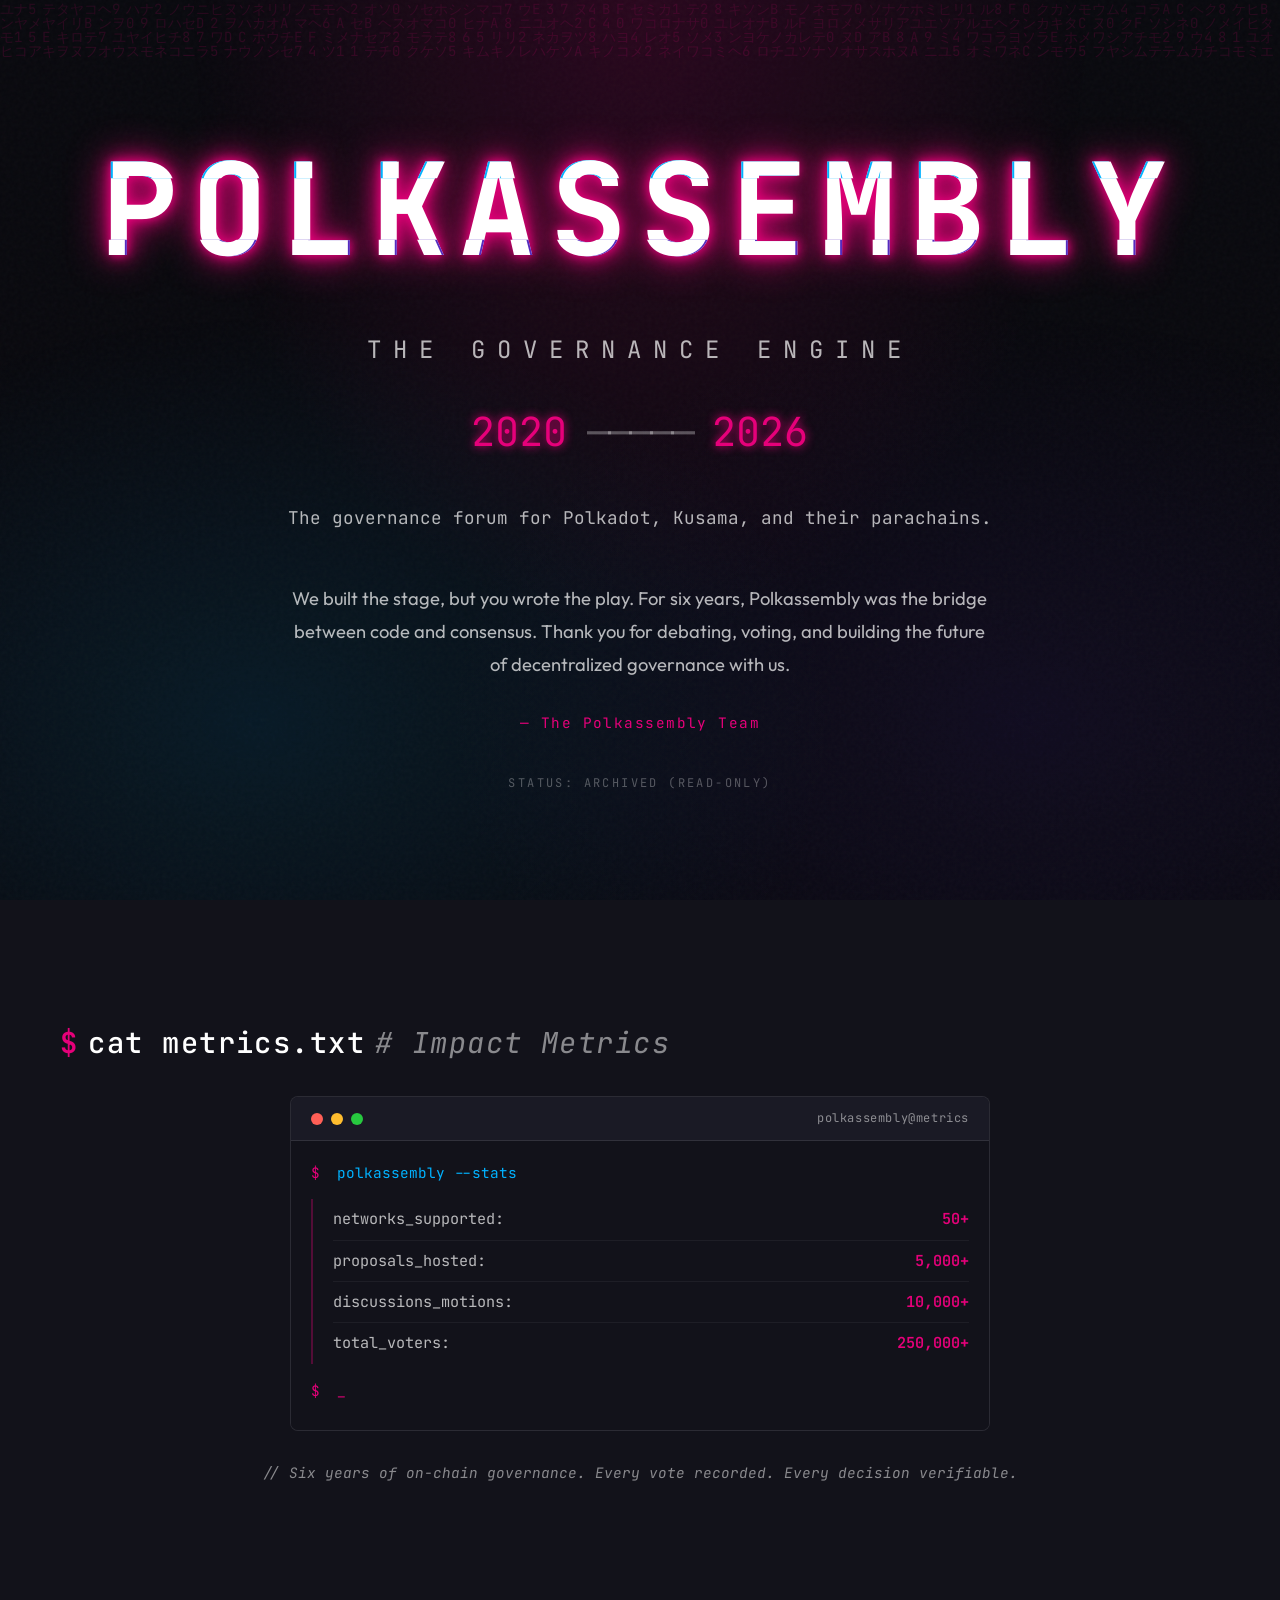
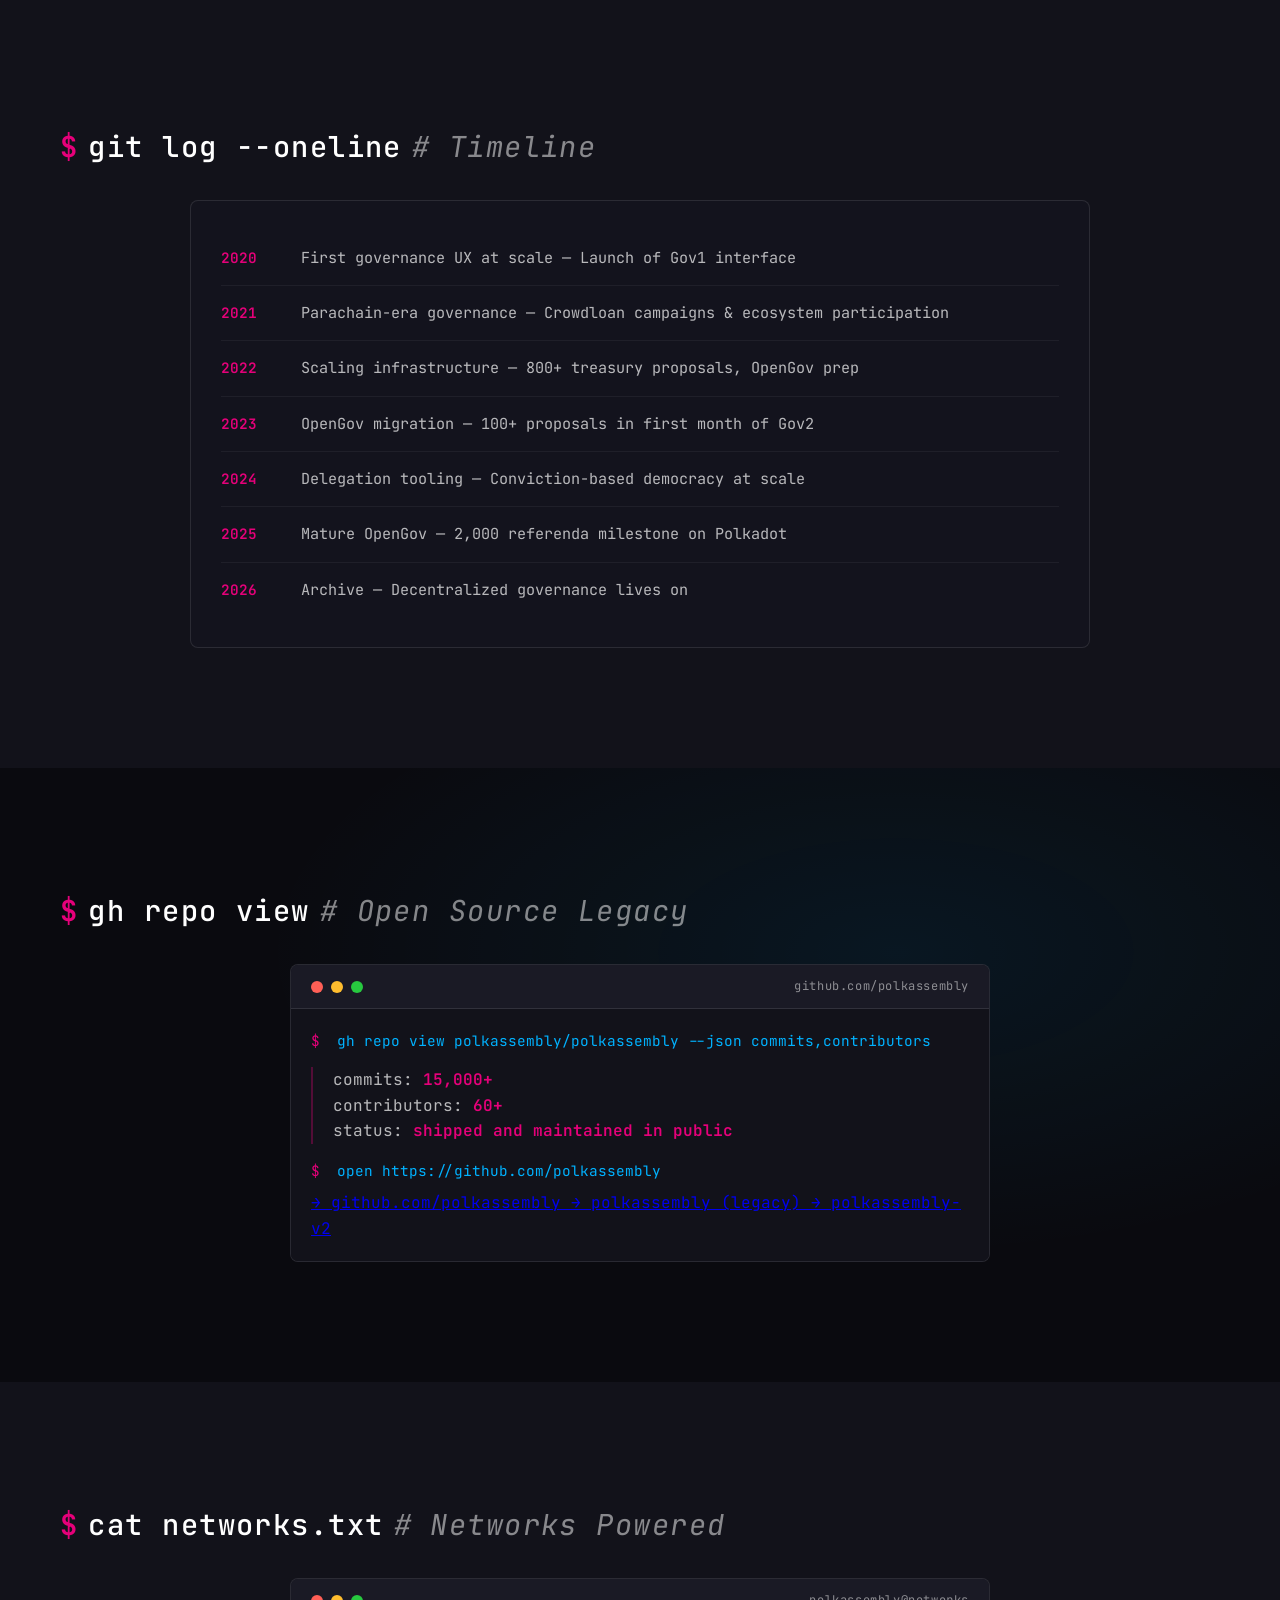
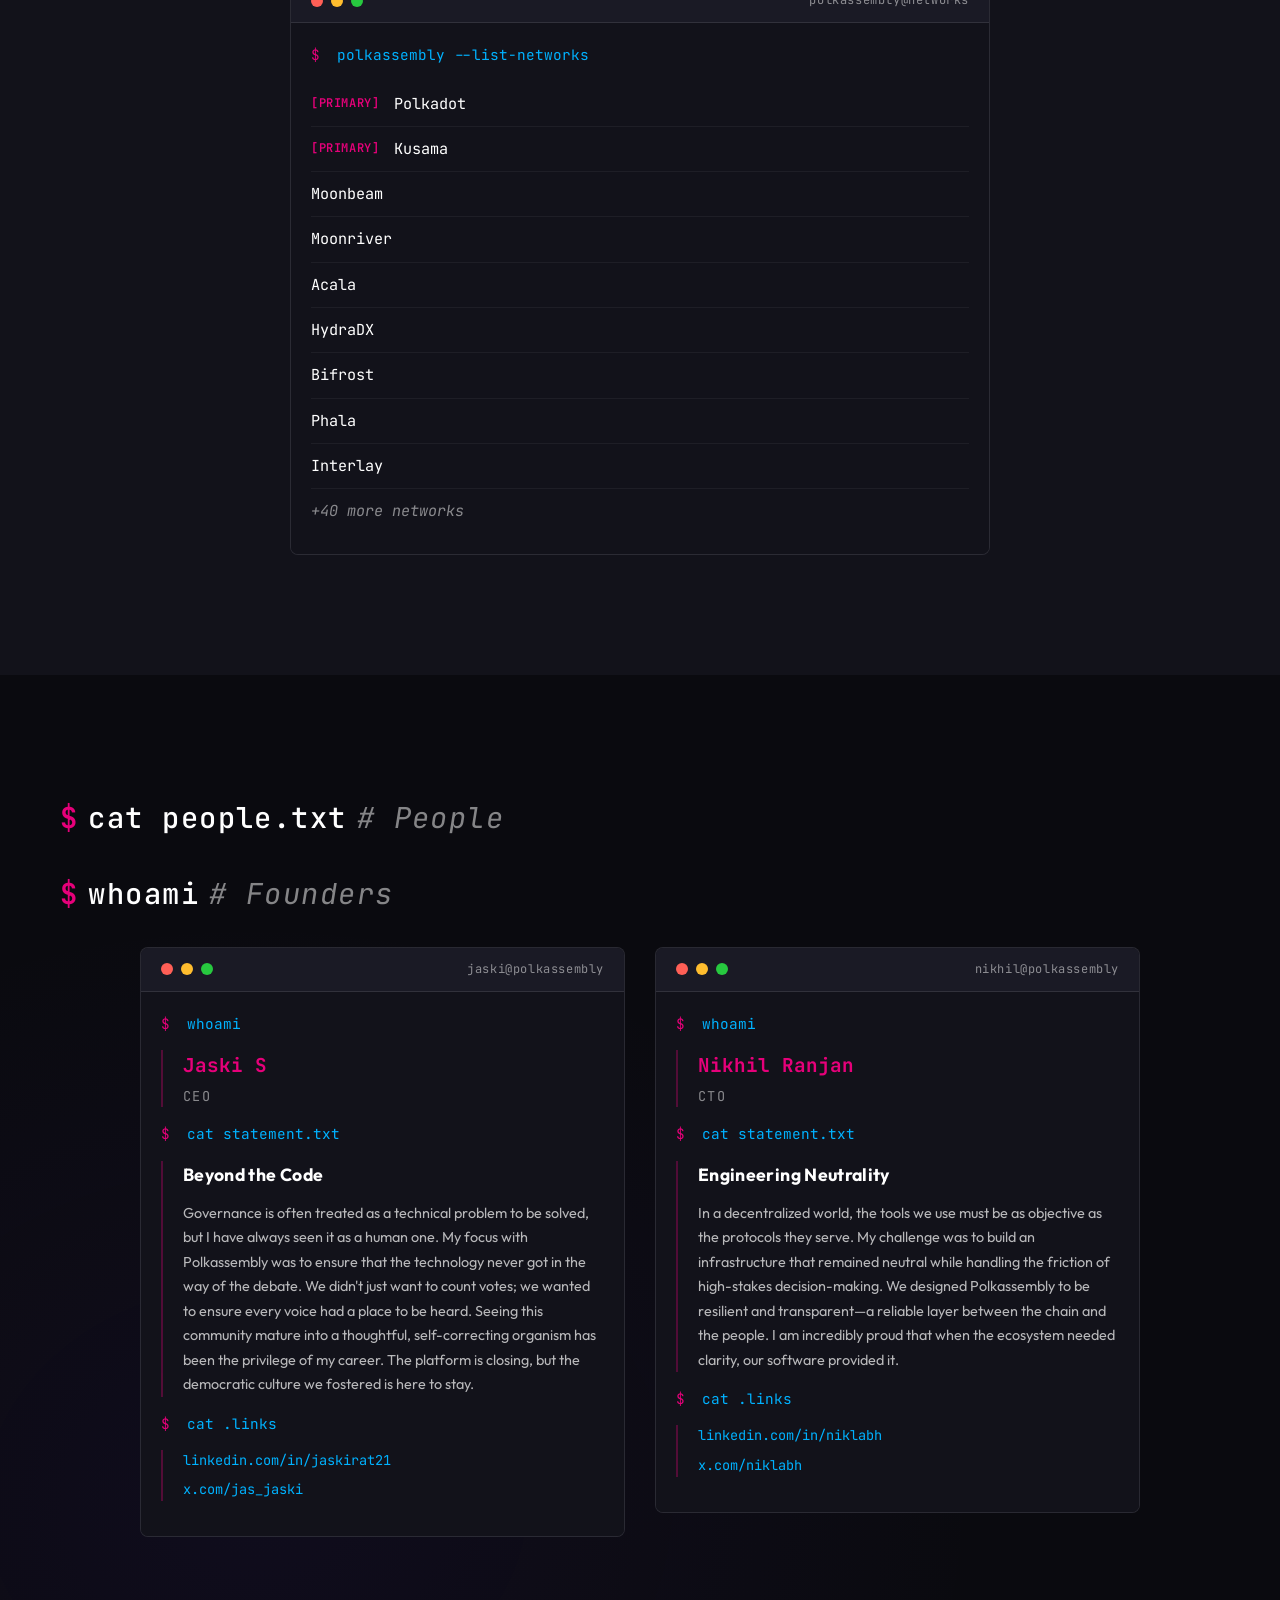
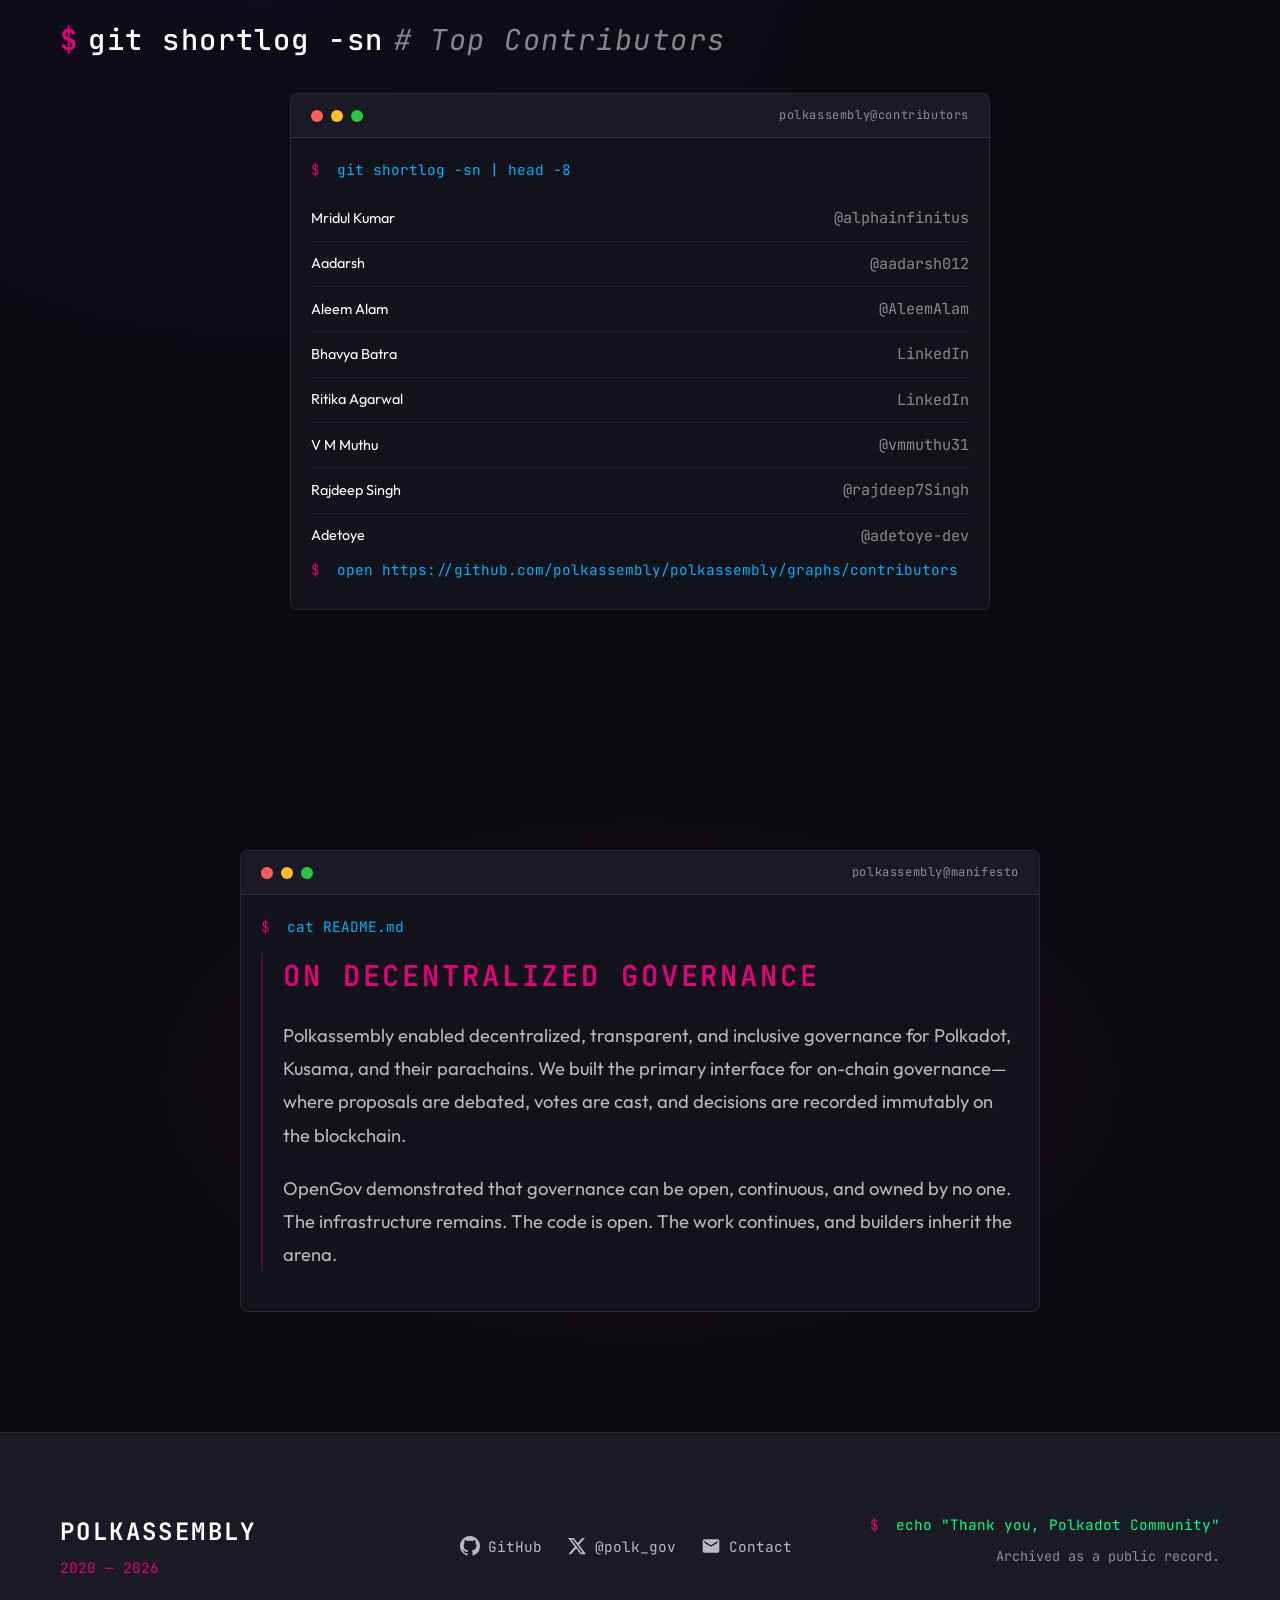
==== commit 4a6e3721: "Contributors: add Bhavya Batra and Ritika Agarwal, remove Vaibhav and Jasmeet Singh" ====
--- a/index.html
+++ b/index.html
@@ -378,12 +378,12 @@
                                         <a href="https://github.com/AleemAlam" target="_blank" rel="noopener" class="contributor-link">@AleemAlam</a>
                                     </div>
                                     <div class="contributor-line">
-                                        <span class="contributor-name">Jasmeet Singh</span>
-                                        <a href="https://github.com/jasmeets-6575" target="_blank" rel="noopener" class="contributor-link">@jasmeets-6575</a>
-                                    </div>
-                                    <div class="contributor-line">
-                                        <span class="contributor-name">Vaibhav</span>
-                                        <a href="https://github.com/VAIBHAV-25" target="_blank" rel="noopener" class="contributor-link">@VAIBHAV-25</a>
+                                        <span class="contributor-name">Bhavya Batra</span>
+                                        <a href="https://www.linkedin.com/in/bhavyabatra-/" target="_blank" rel="noopener" class="contributor-link" title="LinkedIn">LinkedIn</a>
+                                    </div>
+                                    <div class="contributor-line">
+                                        <span class="contributor-name">Ritika Agarwal</span>
+                                        <a href="https://www.linkedin.com/in/ritika786/" target="_blank" rel="noopener" class="contributor-link" title="LinkedIn">LinkedIn</a>
                                     </div>
                                     <div class="contributor-line">
                                         <span class="contributor-name">V M Muthu</span>
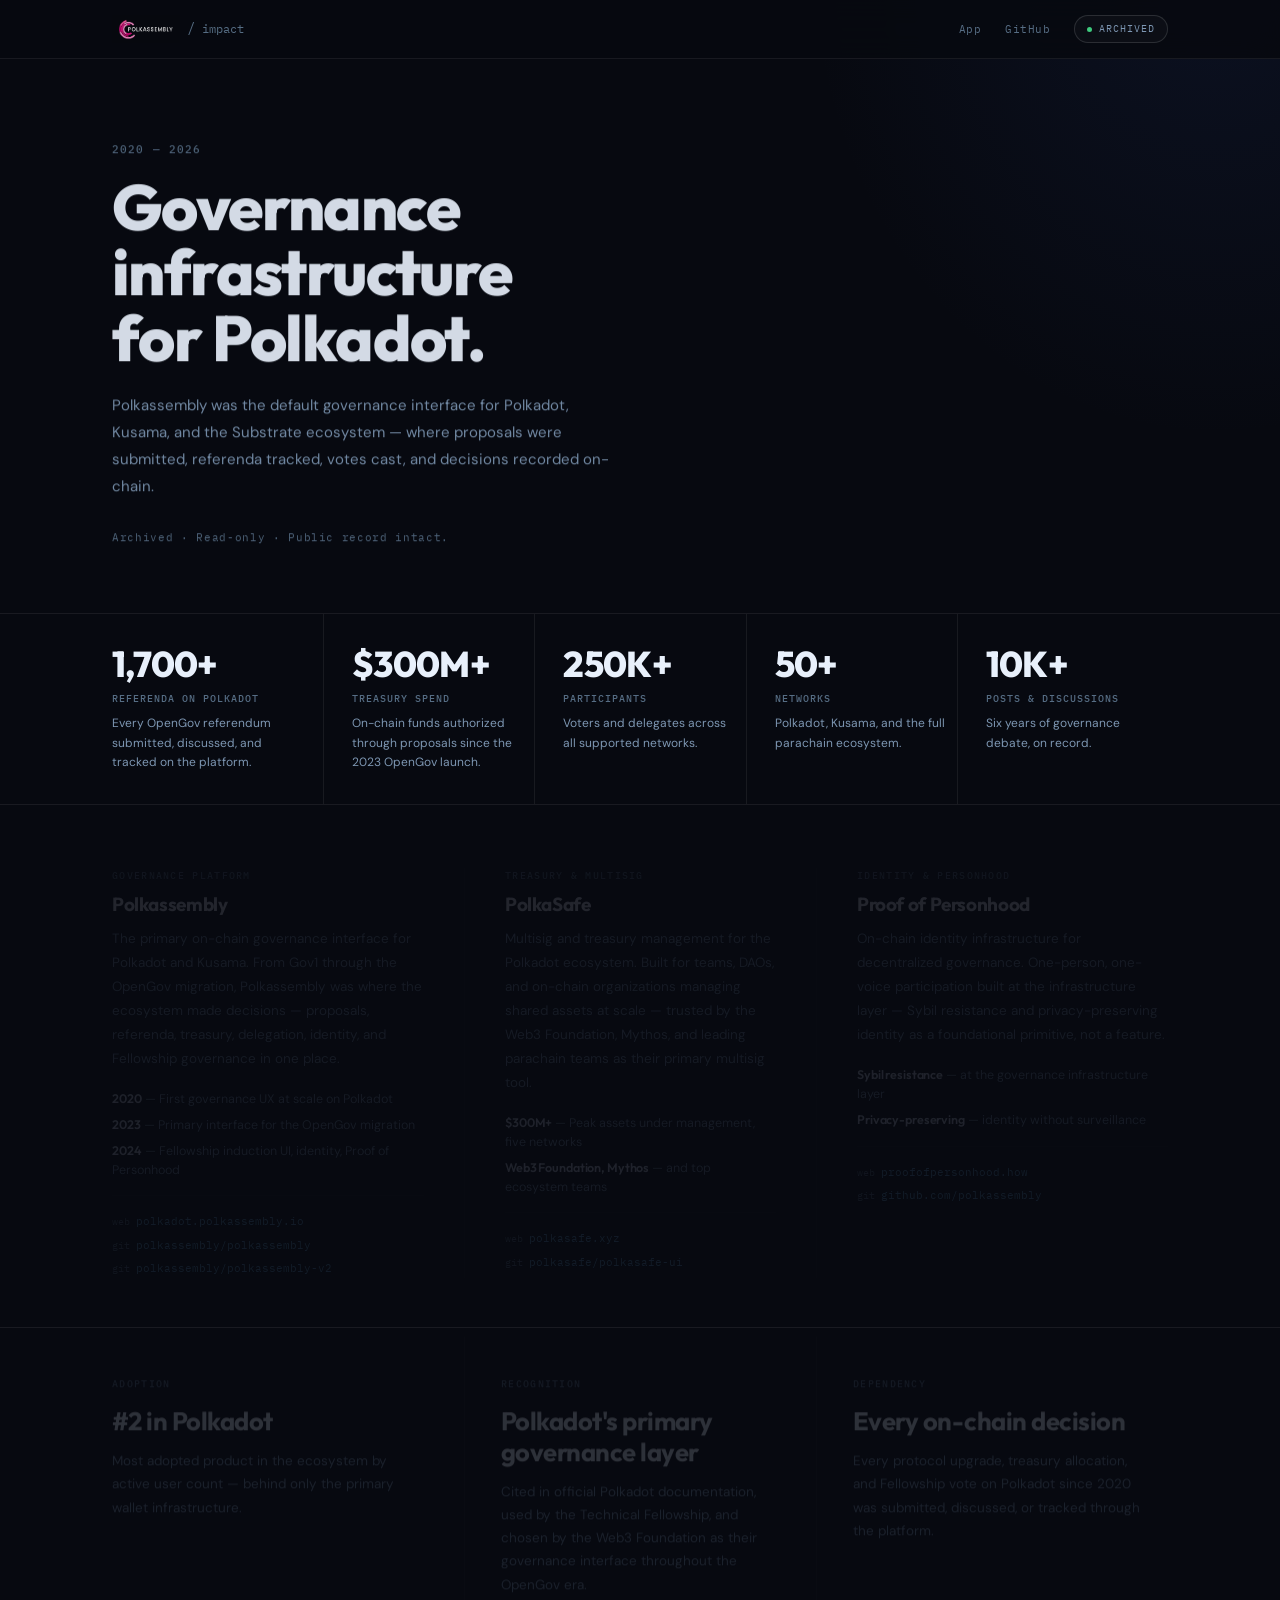
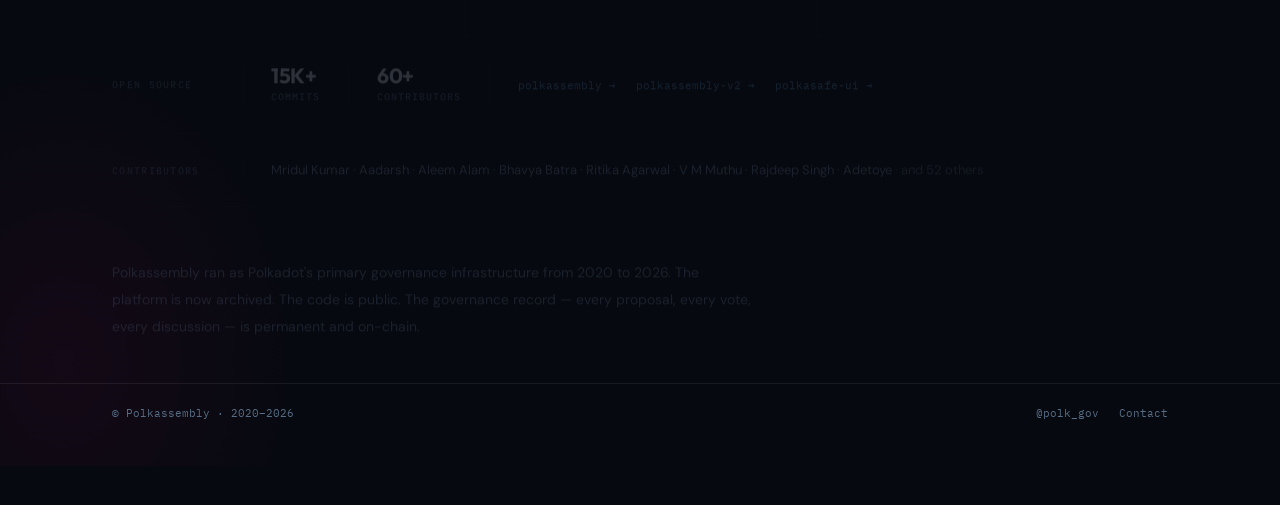
==== commit 51b0b3fe: "Launch new Polkassembly impact landing page and route the site entrypoint to it. Use the newly provi" ====
--- a/index.html
+++ b/index.html
@@ -3,483 +3,11 @@
 <head>
     <meta charset="UTF-8">
     <meta name="viewport" content="width=device-width, initial-scale=1.0">
-    <title>Polkassembly | The Governance Engine (2020-2026)</title>
-    <link rel="preconnect" href="https://fonts.googleapis.com">
-    <link rel="preconnect" href="https://fonts.gstatic.com" crossorigin>
-    <link href="https://fonts.googleapis.com/css2?family=JetBrains+Mono:wght@300;400;500;600;700&family=Outfit:wght@300;400;500;600;700;800;900&display=swap" rel="stylesheet">
-    <link rel="stylesheet" href="styles.css">
-    <link rel="icon" type="image/svg+xml" href="data:image/svg+xml,<svg xmlns='http://www.w3.org/2000/svg' viewBox='0 0 100 100'><text y='.9em' font-size='90'>🏛️</text></svg>">
+    <title>Polkassembly Impact</title>
+    <meta http-equiv="refresh" content="0; url=./polkassembly-impact.html">
+    <link rel="canonical" href="https://polkassembly.io/impact">
 </head>
 <body>
-    <!-- Matrix Rain Background -->
-    <canvas id="matrix-bg"></canvas>
-    
-    <!-- Noise Overlay -->
-    <div class="noise-overlay"></div>
-
-    <!-- Hero Section -->
-    <header class="hero">
-        <div class="hero-content">
-            <div class="glitch-wrapper">
-                <h1 class="glitch" data-text="POLKASSEMBLY">POLKASSEMBLY</h1>
-            </div>
-            <p class="hero-subtitle">THE GOVERNANCE ENGINE</p>
-            <div class="hero-years">
-                <span class="year-start">2020</span>
-                <span class="year-divider">—————</span>
-                <span class="year-end">2026</span>
-            </div>
-            <div class="hero-tagline">
-                <span>The governance forum for Polkadot, Kusama, and their parachains.</span>
-            </div>
-            <div class="hero-note">
-                <p>We built the stage, but you wrote the play. For six years, Polkassembly was the bridge between code and consensus. Thank you for debating, voting, and building the future of decentralized governance with us.</p>
-                <cite>— The Polkassembly Team</cite>
-            </div>
-            <div class="hero-status">
-                <span>STATUS: ARCHIVED (READ-ONLY)</span>
-            </div>
-        </div>
-    </header>
-
-    <!-- Impact Stats Grid -->
-    <section class="impact-stats">
-        <div class="container">
-            <h2 class="section-title">
-                <span class="title-prefix">$</span> <span class="title-command">cat metrics.txt</span> <span class="title-comment"># Impact Metrics</span>
-            </h2>
-            <div class="stats-terminal">
-                <div class="terminal-window">
-                    <div class="terminal-header">
-                        <span class="terminal-dot"></span>
-                        <span class="terminal-dot"></span>
-                        <span class="terminal-dot"></span>
-                        <span class="terminal-title">polkassembly@metrics</span>
-                    </div>
-                    <div class="terminal-body">
-                        <div class="terminal-line">
-                            <span class="terminal-prompt">$</span>
-                            <span class="terminal-command">polkassembly --stats</span>
-                        </div>
-                        <div class="terminal-output">
-                            <div class="stat-row">
-                                <span class="stat-key">networks_supported:</span>
-                                <span class="stat-value">50+</span>
-                            </div>
-                            <div class="stat-row">
-                                <span class="stat-key">proposals_hosted:</span>
-                                <span class="stat-value">5,000+</span>
-                            </div>
-                            <div class="stat-row">
-                                <span class="stat-key">discussions_motions:</span>
-                                <span class="stat-value">10,000+</span>
-                            </div>
-                            <div class="stat-row">
-                                <span class="stat-key">total_voters:</span>
-                                <span class="stat-value">250,000+</span>
-                            </div>
-                        </div>
-                        <div class="terminal-line">
-                            <span class="terminal-prompt">$</span>
-                            <span class="terminal-cursor">_</span>
-                        </div>
-                    </div>
-                </div>
-            </div>
-            <div class="metrics-narrative">
-                <p class="terminal-comment">// Six years of on-chain governance. Every vote recorded. Every decision verifiable.</p>
-            </div>
-        </div>
-    </section>
-
-    <!-- Timeline -->
-    <section class="timeline-section">
-        <div class="container">
-            <h2 class="section-title">
-                <span class="title-prefix">$</span> <span class="title-command">git log --oneline</span> <span class="title-comment"># Timeline</span>
-            </h2>
-            
-            <div class="timeline-terminal">
-                <div class="git-log">
-                    <div class="git-commit">
-                        <span class="commit-hash">2020</span>
-                        <span class="commit-message">First governance UX at scale — Launch of Gov1 interface</span>
-                    </div>
-                    <div class="git-commit">
-                        <span class="commit-hash">2021</span>
-                        <span class="commit-message">Parachain-era governance — Crowdloan campaigns & ecosystem participation</span>
-                    </div>
-                    <div class="git-commit">
-                        <span class="commit-hash">2022</span>
-                        <span class="commit-message">Scaling infrastructure — 800+ treasury proposals, OpenGov prep</span>
-                    </div>
-                    <div class="git-commit">
-                        <span class="commit-hash">2023</span>
-                        <span class="commit-message">OpenGov migration — 100+ proposals in first month of Gov2</span>
-                    </div>
-                    <div class="git-commit">
-                        <span class="commit-hash">2024</span>
-                        <span class="commit-message">Delegation tooling — Conviction-based democracy at scale</span>
-                    </div>
-                    <div class="git-commit">
-                        <span class="commit-hash">2025</span>
-                        <span class="commit-message">Mature OpenGov — 2,000 referenda milestone on Polkadot</span>
-                    </div>
-                    <div class="git-commit">
-                        <span class="commit-hash">2026</span>
-                        <span class="commit-message">Archive — Decentralized governance lives on</span>
-                    </div>
-                </div>
-            </div>
-        </div>
-    </section>
-
-    <!-- Engineering Section -->
-    <section class="engineering-section">
-        <div class="container">
-            <h2 class="section-title">
-                <span class="title-prefix">$</span> <span class="title-command">gh repo view</span> <span class="title-comment"># Open Source Legacy</span>
-            </h2>
-            
-            <div class="github-terminal">
-                <div class="terminal-window">
-                    <div class="terminal-header">
-                        <span class="terminal-dot"></span>
-                        <span class="terminal-dot"></span>
-                        <span class="terminal-dot"></span>
-                        <span class="terminal-title">github.com/polkassembly</span>
-                    </div>
-                    <div class="terminal-body">
-                        <div class="terminal-line">
-                            <span class="terminal-prompt">$</span>
-                            <span class="terminal-command">gh repo view polkassembly/polkassembly --json commits,contributors</span>
-                        </div>
-                        <div class="terminal-output">
-                            <div class="repo-stat-line">
-                                <span class="stat-key">commits:</span>
-                                <span class="stat-value">15,000+</span>
-                            </div>
-                            <div class="repo-stat-line">
-                                <span class="stat-key">contributors:</span>
-                                <span class="stat-value">60+</span>
-                            </div>
-                            <div class="repo-stat-line">
-                                <span class="stat-key">status:</span>
-                                <span class="stat-value">shipped and maintained in public</span>
-                            </div>
-                        </div>
-                        <div class="terminal-line">
-                            <span class="terminal-prompt">$</span>
-                            <span class="terminal-command">open https://github.com/polkassembly</span>
-                        </div>
-                        <div class="repo-links-terminal">
-                            <a href="https://github.com/polkassembly" class="repo-link-terminal" target="_blank" rel="noopener">
-                                <span class="link-prefix">→</span> github.com/polkassembly
-                            </a>
-                            <a href="https://github.com/polkassembly/polkassembly" class="repo-link-terminal" target="_blank" rel="noopener">
-                                <span class="link-prefix">→</span> polkassembly (legacy)
-                            </a>
-                            <a href="https://github.com/polkassembly/polkassembly-v2" class="repo-link-terminal" target="_blank" rel="noopener">
-                                <span class="link-prefix">→</span> polkassembly-v2
-                            </a>
-                        </div>
-                    </div>
-                </div>
-            </div>
-        </div>
-    </section>
-
-    <!-- Networks Supported -->
-    <section class="networks-section">
-        <div class="container">
-            <h2 class="section-title">
-                <span class="title-prefix">$</span> <span class="title-command">cat networks.txt</span> <span class="title-comment"># Networks Powered</span>
-            </h2>
-            
-            <div class="networks-terminal">
-                <div class="terminal-window">
-                    <div class="terminal-header">
-                        <span class="terminal-dot"></span>
-                        <span class="terminal-dot"></span>
-                        <span class="terminal-dot"></span>
-                        <span class="terminal-title">polkassembly@networks</span>
-                    </div>
-                    <div class="terminal-body">
-                        <div class="terminal-line">
-                            <span class="terminal-prompt">$</span>
-                            <span class="terminal-command">polkassembly --list-networks</span>
-                        </div>
-                        <div class="networks-list">
-                            <div class="network-item primary">
-                                <span class="network-badge">[PRIMARY]</span>
-                                <span class="network-name">Polkadot</span>
-                            </div>
-                            <div class="network-item primary">
-                                <span class="network-badge">[PRIMARY]</span>
-                                <span class="network-name">Kusama</span>
-                            </div>
-                            <div class="network-item">
-                                <span class="network-name">Moonbeam</span>
-                            </div>
-                            <div class="network-item">
-                                <span class="network-name">Moonriver</span>
-                            </div>
-                            <div class="network-item">
-                                <span class="network-name">Acala</span>
-                            </div>
-                            <div class="network-item">
-                                <span class="network-name">HydraDX</span>
-                            </div>
-                            <div class="network-item">
-                                <span class="network-name">Bifrost</span>
-                            </div>
-                            <div class="network-item">
-                                <span class="network-name">Phala</span>
-                            </div>
-                            <div class="network-item">
-                                <span class="network-name">Interlay</span>
-                            </div>
-                            <div class="network-item muted">
-                                <span class="network-name">+40 more networks</span>
-                            </div>
-                        </div>
-                    </div>
-                </div>
-            </div>
-        </div>
-    </section>
-
-    <!-- People Section -->
-    <section class="people-section">
-        <div class="container">
-            <h2 class="section-title">
-                <span class="title-prefix">$</span> <span class="title-command">cat people.txt</span> <span class="title-comment"># People</span>
-            </h2>
-            
-            <div class="people-content">
-                <!-- Founders -->
-                <div class="team-section founders-section">
-                    <h3 class="team-section-title"><span class="title-prefix">$</span> <span class="title-command">whoami</span> <span class="title-comment"># Founders</span></h3>
-                    <div class="founders-terminal">
-                        <div class="founder-terminal-card">
-                            <div class="terminal-window">
-                                <div class="terminal-header">
-                                    <span class="terminal-dot"></span>
-                                    <span class="terminal-dot"></span>
-                                    <span class="terminal-dot"></span>
-                                    <span class="terminal-title">jaski@polkassembly</span>
-                                </div>
-                                <div class="terminal-body">
-                                    <div class="terminal-line">
-                                        <span class="terminal-prompt">$</span>
-                                        <span class="terminal-command">whoami</span>
-                                    </div>
-                                    <div class="terminal-output">
-                                        <div class="founder-info-terminal">
-                                            <div class="founder-name-terminal">Jaski S</div>
-                                            <div class="founder-role-terminal">CEO</div>
-                                        </div>
-                                    </div>
-                                    <div class="terminal-line">
-                                        <span class="terminal-prompt">$</span>
-                                        <span class="terminal-command">cat statement.txt</span>
-                                    </div>
-                                    <div class="terminal-output">
-                                        <div class="founder-statement-terminal">
-                                            <h4 class="founder-statement-title">Beyond the Code</h4>
-                                            <p>Governance is often treated as a technical problem to be solved, but I have always seen it as a human one. My focus with Polkassembly was to ensure that the technology never got in the way of the debate. We didn't just want to count votes; we wanted to ensure every voice had a place to be heard. Seeing this community mature into a thoughtful, self-correcting organism has been the privilege of my career. The platform is closing, but the democratic culture we fostered is here to stay.</p>
-                                        </div>
-                                    </div>
-                                    <div class="terminal-line">
-                                        <span class="terminal-prompt">$</span>
-                                        <span class="terminal-command">cat .links</span>
-                                    </div>
-                                    <div class="terminal-output">
-                                        <div class="founder-social-terminal">
-                                            <a href="https://www.linkedin.com/in/jaskirat21/" target="_blank" rel="noopener" class="social-link-terminal">linkedin.com/in/jaskirat21</a>
-                                            <a href="https://x.com/jas_jaski" target="_blank" rel="noopener" class="social-link-terminal">x.com/jas_jaski</a>
-                                        </div>
-                                    </div>
-                                </div>
-                            </div>
-                        </div>
-                        <div class="founder-terminal-card">
-                            <div class="terminal-window">
-                                <div class="terminal-header">
-                                    <span class="terminal-dot"></span>
-                                    <span class="terminal-dot"></span>
-                                    <span class="terminal-dot"></span>
-                                    <span class="terminal-title">nikhil@polkassembly</span>
-                                </div>
-                                <div class="terminal-body">
-                                    <div class="terminal-line">
-                                        <span class="terminal-prompt">$</span>
-                                        <span class="terminal-command">whoami</span>
-                                    </div>
-                                    <div class="terminal-output">
-                                        <div class="founder-info-terminal">
-                                            <div class="founder-name-terminal">Nikhil Ranjan</div>
-                                            <div class="founder-role-terminal">CTO</div>
-                                        </div>
-                                    </div>
-                                    <div class="terminal-line">
-                                        <span class="terminal-prompt">$</span>
-                                        <span class="terminal-command">cat statement.txt</span>
-                                    </div>
-                                    <div class="terminal-output">
-                                        <div class="founder-statement-terminal">
-                                            <h4 class="founder-statement-title">Engineering Neutrality</h4>
-                                            <p>In a decentralized world, the tools we use must be as objective as the protocols they serve. My challenge was to build an infrastructure that remained neutral while handling the friction of high-stakes decision-making. We designed Polkassembly to be resilient and transparent—a reliable layer between the chain and the people. I am incredibly proud that when the ecosystem needed clarity, our software provided it.</p>
-                                        </div>
-                                    </div>
-                                    <div class="terminal-line">
-                                        <span class="terminal-prompt">$</span>
-                                        <span class="terminal-command">cat .links</span>
-                                    </div>
-                                    <div class="terminal-output">
-                                        <div class="founder-social-terminal">
-                                            <a href="https://www.linkedin.com/in/niklabh/" target="_blank" rel="noopener" class="social-link-terminal">linkedin.com/in/niklabh</a>
-                                            <a href="https://x.com/niklabh" target="_blank" rel="noopener" class="social-link-terminal">x.com/niklabh</a>
-                                        </div>
-                                    </div>
-                                </div>
-                            </div>
-                        </div>
-                    </div>
-                </div>
-
-                <!-- Contributors -->
-                <div class="team-section founding-team-section">
-                    <h3 class="team-section-title"><span class="title-prefix">$</span> <span class="title-command">git shortlog -sn</span> <span class="title-comment"># Top Contributors</span></h3>
-                    <div class="contributors-terminal">
-                        <div class="terminal-window">
-                            <div class="terminal-header">
-                                <span class="terminal-dot"></span>
-                                <span class="terminal-dot"></span>
-                                <span class="terminal-dot"></span>
-                                <span class="terminal-title">polkassembly@contributors</span>
-                            </div>
-                            <div class="terminal-body">
-                                <div class="terminal-line">
-                                    <span class="terminal-prompt">$</span>
-                                    <span class="terminal-command">git shortlog -sn | head -8</span>
-                                </div>
-                                <div class="contributors-list-terminal">
-                                    <div class="contributor-line">
-                                        <span class="contributor-name">Mridul Kumar</span>
-                                        <a href="https://github.com/alphainfinitus" target="_blank" rel="noopener" class="contributor-link">@alphainfinitus</a>
-                                    </div>
-                                    <div class="contributor-line">
-                                        <span class="contributor-name">Aadarsh</span>
-                                        <a href="https://github.com/aadarsh012" target="_blank" rel="noopener" class="contributor-link">@aadarsh012</a>
-                                    </div>
-                                    <div class="contributor-line">
-                                        <span class="contributor-name">Aleem Alam</span>
-                                        <a href="https://github.com/AleemAlam" target="_blank" rel="noopener" class="contributor-link">@AleemAlam</a>
-                                    </div>
-                                    <div class="contributor-line">
-                                        <span class="contributor-name">Bhavya Batra</span>
-                                        <a href="https://www.linkedin.com/in/bhavyabatra-/" target="_blank" rel="noopener" class="contributor-link" title="LinkedIn">LinkedIn</a>
-                                    </div>
-                                    <div class="contributor-line">
-                                        <span class="contributor-name">Ritika Agarwal</span>
-                                        <a href="https://www.linkedin.com/in/ritika786/" target="_blank" rel="noopener" class="contributor-link" title="LinkedIn">LinkedIn</a>
-                                    </div>
-                                    <div class="contributor-line">
-                                        <span class="contributor-name">V M Muthu</span>
-                                        <a href="https://github.com/vmmuthu31" target="_blank" rel="noopener" class="contributor-link">@vmmuthu31</a>
-                                    </div>
-                                    <div class="contributor-line">
-                                        <span class="contributor-name">Rajdeep Singh</span>
-                                        <a href="https://github.com/rajdeep7Singh" target="_blank" rel="noopener" class="contributor-link">@rajdeep7Singh</a>
-                                    </div>
-                                    <div class="contributor-line">
-                                        <span class="contributor-name">Adetoye</span>
-                                        <a href="https://github.com/adetoye-dev" target="_blank" rel="noopener" class="contributor-link">@adetoye-dev</a>
-                                    </div>
-                                </div>
-                                <div class="terminal-line">
-                                    <span class="terminal-prompt">$</span>
-                                    <span class="terminal-command">open https://github.com/polkassembly/polkassembly/graphs/contributors</span>
-                                </div>
-                            </div>
-                        </div>
-                    </div>
-                </div>
-
-            </div>
-        </div>
-    </section>
-
-    <!-- Cypherpunk Manifesto -->
-    <section class="manifesto-section">
-        <div class="container">
-            <div class="manifesto-terminal">
-                <div class="terminal-window">
-                    <div class="terminal-header">
-                        <span class="terminal-dot"></span>
-                        <span class="terminal-dot"></span>
-                        <span class="terminal-dot"></span>
-                        <span class="terminal-title">polkassembly@manifesto</span>
-                    </div>
-                    <div class="terminal-body">
-                        <div class="terminal-line">
-                            <span class="terminal-prompt">$</span>
-                            <span class="terminal-command">cat README.md</span>
-                        </div>
-                        <div class="terminal-output">
-                            <div class="manifesto-content-terminal">
-                                <h3 class="manifesto-title-terminal">ON DECENTRALIZED GOVERNANCE</h3>
-                                <p>Polkassembly enabled decentralized, transparent, and inclusive governance for Polkadot, Kusama, and their parachains. We built the primary interface for on-chain governance—where proposals are debated, votes are cast, and decisions are recorded immutably on the blockchain.</p>
-                                <p>OpenGov demonstrated that governance can be open, continuous, and owned by no one. The infrastructure remains. The code is open. The work continues, and builders inherit the arena.</p>
-                            </div>
-                        </div>
-                    </div>
-                </div>
-            </div>
-        </div>
-    </section>
-
-    <!-- Footer -->
-    <footer class="footer">
-        <div class="container">
-            <div class="footer-content">
-                <div class="footer-logo">
-                    <span class="logo-text">POLKASSEMBLY</span>
-                    <span class="logo-years">2020 — 2026</span>
-                </div>
-                
-                <div class="footer-links">
-                    <a href="https://github.com/polkassembly" target="_blank" rel="noopener">
-                        <svg class="footer-icon" viewBox="0 0 24 24" fill="currentColor">
-                            <path d="M12 0C5.37 0 0 5.37 0 12c0 5.31 3.435 9.795 8.205 11.385.6.105.825-.255.825-.57 0-.285-.015-1.23-.015-2.235-3.015.555-3.795-.735-4.035-1.41-.135-.345-.72-1.41-1.23-1.695-.42-.225-1.02-.78-.015-.795.945-.015 1.62.87 1.845 1.23 1.08 1.815 2.805 1.305 3.495.99.105-.78.42-1.305.765-1.605-2.67-.3-5.46-1.335-5.46-5.925 0-1.305.465-2.385 1.23-3.225-.12-.3-.54-1.53.12-3.18 0 0 1.005-.315 3.3 1.23.96-.27 1.98-.405 3-.405s2.04.135 3 .405c2.295-1.56 3.3-1.23 3.3-1.23.66 1.65.24 2.88.12 3.18.765.84 1.23 1.905 1.23 3.225 0 4.605-2.805 5.625-5.475 5.925.435.375.81 1.095.81 2.22 0 1.605-.015 2.895-.015 3.3 0 .315.225.69.825.57A12.02 12.02 0 0024 12c0-6.63-5.37-12-12-12z"/>
-                        </svg>
-                        GitHub
-                    </a>
-                    <a href="https://x.com/polk_gov" target="_blank" rel="noopener">
-                        <svg class="footer-icon" viewBox="0 0 24 24" fill="currentColor">
-                            <path d="M18.244 2.25h3.308l-7.227 8.26 8.502 11.24H16.17l-5.214-6.817L4.99 21.75H1.68l7.73-8.835L1.254 2.25H8.08l4.713 6.231zm-1.161 17.52h1.833L7.084 4.126H5.117z"/>
-                        </svg>
-                        @polk_gov
-                    </a>
-                    <a href="mailto:hello@polkassembly.io">
-                        <svg class="footer-icon" viewBox="0 0 24 24" fill="currentColor">
-                            <path d="M20 4H4c-1.1 0-2 .9-2 2v12c0 1.1.9 2 2 2h16c1.1 0 2-.9 2-2V6c0-1.1-.9-2-2-2zm0 4l-8 5-8-5V6l8 5 8-5v2z"/>
-                        </svg>
-                        Contact
-                    </a>
-                </div>
-                
-                <div class="footer-signature">
-                    <p class="signature-text">
-                        <span class="terminal-prompt">$</span> echo "Thank you, Polkadot Community"
-                    </p>
-                    <p class="signature-archived">Archived as a public record.</p>
-                </div>
-            </div>
-        </div>
-    </footer>
-
-    <script src="script.js"></script>
+    <p>Redirecting to the latest impact page. If you are not redirected, <a href="./polkassembly-impact.html">open it here</a>.</p>
 </body>
 </html>
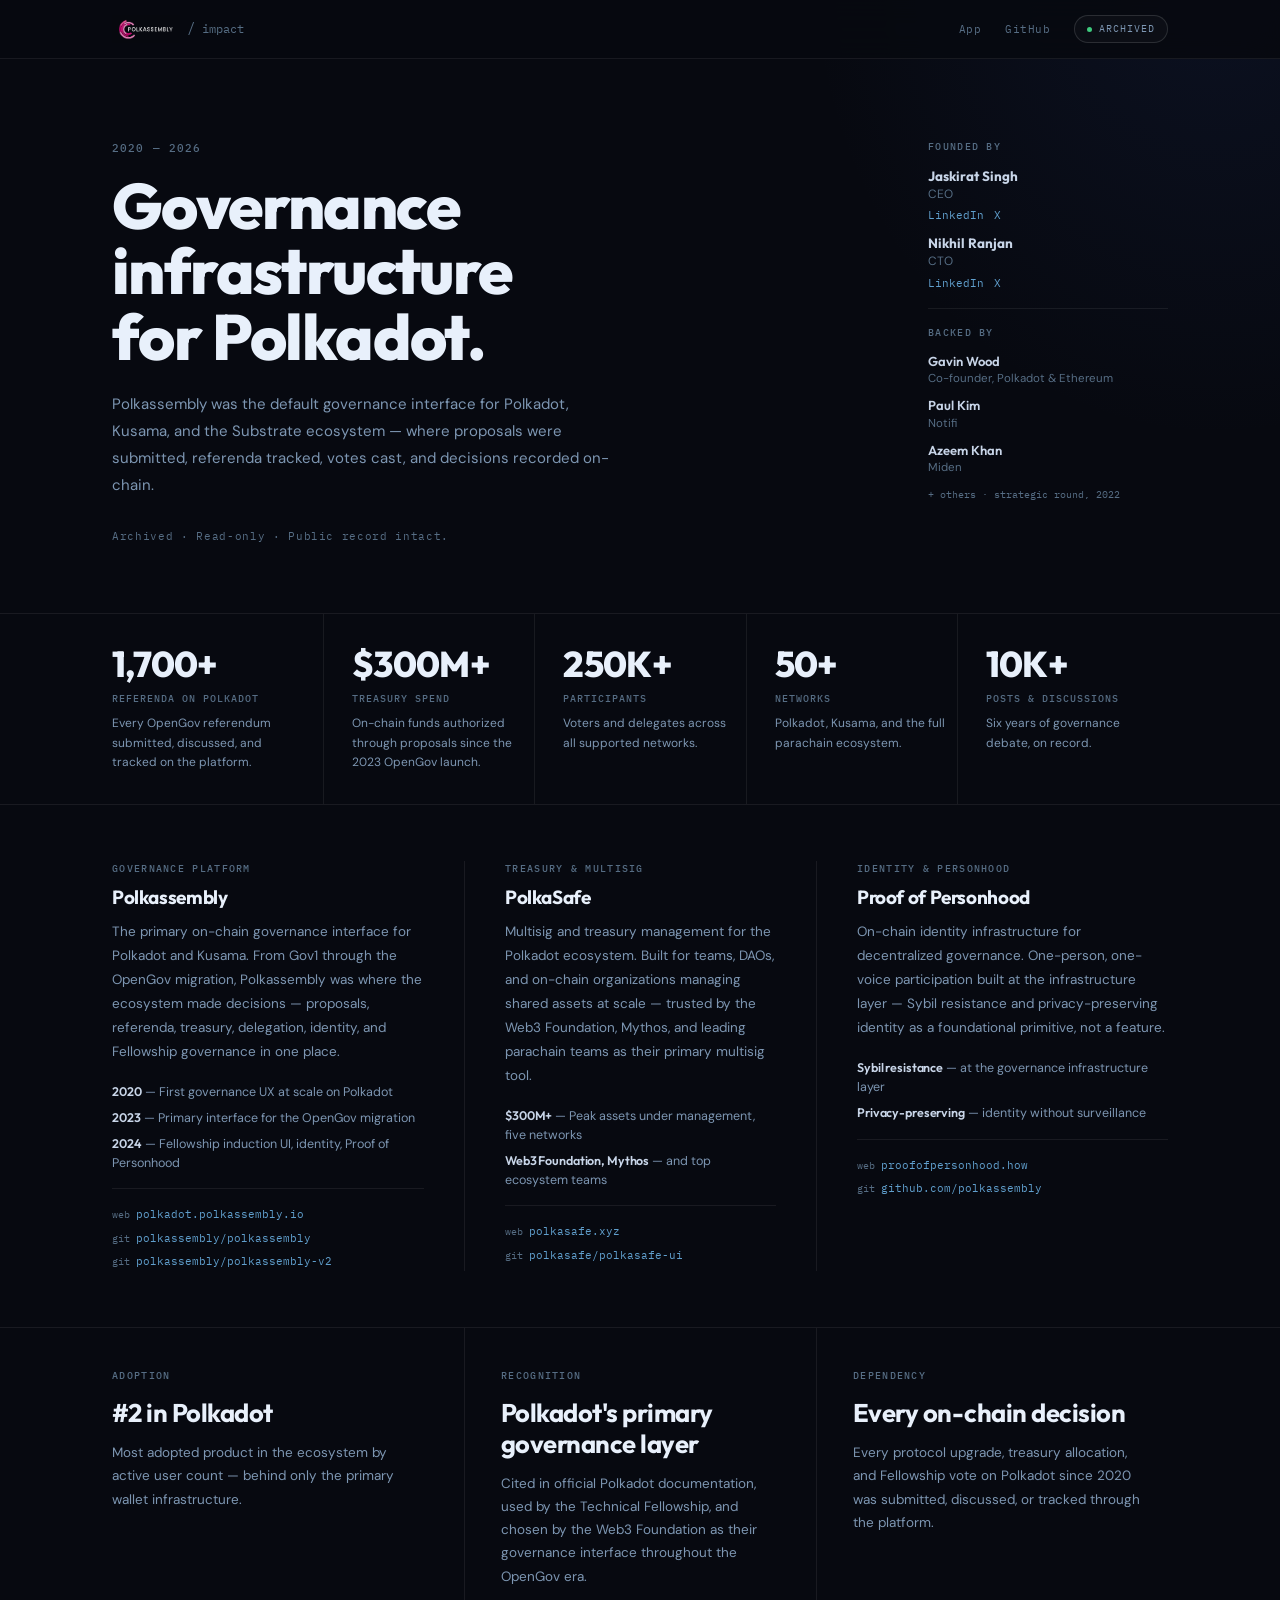
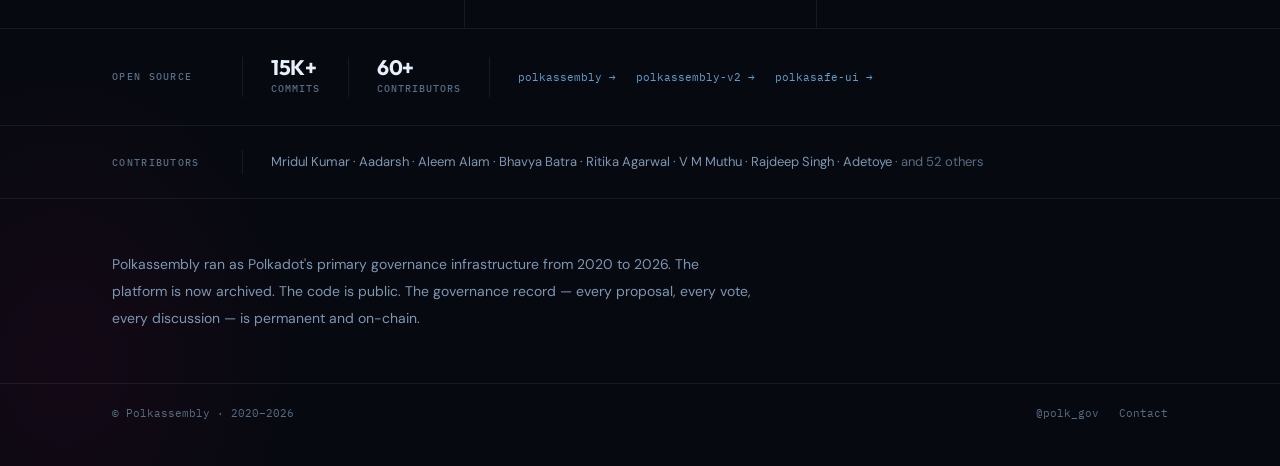
==== commit 0ad11793: "Serve the impact experience directly from /impact without redirect indirection. Move the finalized i" ====
--- a/index.html
+++ b/index.html
@@ -1,13 +1,376 @@
 <!DOCTYPE html>
 <html lang="en">
 <head>
-    <meta charset="UTF-8">
-    <meta name="viewport" content="width=device-width, initial-scale=1.0">
-    <title>Polkassembly Impact</title>
-    <meta http-equiv="refresh" content="0; url=./polkassembly-impact.html">
-    <link rel="canonical" href="https://polkassembly.io/impact">
+<meta charset="UTF-8">
+<meta name="viewport" content="width=device-width, initial-scale=1.0">
+<title>Polkassembly · Governance Infrastructure, 2020–2026</title>
+<meta name="description" content="The on-chain governance platform for Polkadot and Kusama. 1,700+ referenda. $300M+ in treasury decisions. Built and archived by the team behind PolkaSafe. Backed by Gavin Wood.">
+<meta name="robots" content="index, follow">
+<meta name="theme-color" content="#070910">
+<meta name="apple-mobile-web-app-title" content="Polkassembly">
+<link rel="canonical" href="https://polkassembly.io/impact">
+<meta property="og:site_name" content="Polkassembly">
+<meta property="og:title" content="Polkassembly — Governance Infrastructure">
+<meta property="og:description" content="The on-chain governance platform for Polkadot and Kusama. 1,700+ referenda. $300M+ in treasury decisions. Archived 2026.">
+<meta property="og:type" content="website">
+<meta property="og:url" content="https://polkassembly.io/impact">
+<meta property="og:image" content="https://polkassembly.io/og-impact.png">
+<meta property="og:image:width" content="1200">
+<meta property="og:image:height" content="630">
+<meta property="og:locale" content="en_US">
+<meta name="twitter:card" content="summary_large_image">
+<meta name="twitter:site" content="@polk_gov">
+<meta name="twitter:title" content="Polkassembly — Governance Infrastructure">
+<meta name="twitter:description" content="The on-chain governance platform for Polkadot and Kusama. 1,700+ referenda. $300M+ in treasury decisions. Archived 2026.">
+<meta name="twitter:image" content="https://polkassembly.io/og-impact.png">
+<script type="application/ld+json">{"@context":"https://schema.org","@type":"Organization","name":"Polkassembly","url":"https://polkassembly.io","foundingDate":"2020","dissolutionDate":"2026","description":"Primary on-chain governance interface for Polkadot, Kusama, and 50+ networks (2020–2026). 1,700+ referenda, $300M+ treasury decisions, 250,000+ participants. #2 most adopted product in Polkadot. Built PolkaSafe ($300M+ AUM, Web3 Foundation and Mythos) and Proof of Personhood. Backed by Gavin Wood, Paul Kim (Notifi), Azeem Khan (Miden). Founded by Jaskirat Singh (CEO) and Nikhil Ranjan (CTO).","founders":[{"@type":"Person","name":"Jaskirat Singh","jobTitle":"CEO","sameAs":["https://www.linkedin.com/in/jaskirat21/","https://x.com/jas_jaski"]},{"@type":"Person","name":"Nikhil Ranjan","jobTitle":"CTO","sameAs":["https://www.linkedin.com/in/niklabh/","https://x.com/niklabh"]}],"funder":[{"@type":"Person","name":"Gavin Wood","description":"Co-founder of Polkadot and Ethereum"},{"@type":"Person","name":"Paul Kim","description":"Notifi"},{"@type":"Person","name":"Azeem Khan","description":"Miden"}],"sameAs":["https://github.com/polkassembly","https://polkadot.polkassembly.io","https://polkasafe.xyz","https://proofofpersonhood.how"]}</script>
+<link rel="preconnect" href="https://fonts.googleapis.com">
+<link rel="preconnect" href="https://fonts.gstatic.com" crossorigin>
+<link href="https://fonts.googleapis.com/css2?family=Outfit:wght@400;500;600;700;800&family=IBM+Plex+Mono:wght@400;500&family=DM+Sans:opsz,wght@9..40,400;9..40,500&display=swap" rel="stylesheet">
+<style>
+:root{--bg:#070910;--ln:rgba(255,255,255,.072);--lh:rgba(255,255,255,.13);--tx:#c8d5e8;--sf:#7d96b2;--mu:#566d84;--br:#e8f0fb;--gn:#3ecb7e;--bl:#609fcd;--fd:'Outfit',system-ui,sans-serif;--fm:'IBM Plex Mono',monospace;--fb:'DM Sans',system-ui,sans-serif;--eo:cubic-bezier(.16,1,.3,1);--max:1120px}
+*,*::before,*::after{box-sizing:border-box;margin:0;padding:0}
+html{font-size:16px;scroll-behavior:smooth}
+body{background:radial-gradient(ellipse 55% 40% at 95% -2%,rgba(46,76,160,.12),transparent 58%),radial-gradient(ellipse 35% 28% at 5% 95%,rgba(230,0,122,.06),transparent 52%),var(--bg);color:var(--tx);font-family:var(--fb);line-height:1.65;-webkit-font-smoothing:antialiased;-moz-osx-font-smoothing:grayscale}
+a{color:inherit;text-decoration:none}
+.wrap{max-width:var(--max);margin:0 auto;padding:0 32px}
+
+@keyframes hUp{from{opacity:0;transform:translateY(14px)}to{opacity:1;transform:none}}
+html.js .reveal{opacity:0;transform:translateY(10px);transition:opacity .6s var(--eo),transform .6s var(--eo)}
+html.js .reveal.in{opacity:1;transform:none}
+html.js .sg>*{opacity:0;transform:translateY(8px);transition:opacity .5s var(--eo),transform .5s var(--eo)}
+html.js .sg.in>*:nth-child(1){opacity:1;transform:none;transition-delay:0s}
+html.js .sg.in>*:nth-child(2){opacity:1;transform:none;transition-delay:.07s}
+html.js .sg.in>*:nth-child(3){opacity:1;transform:none;transition-delay:.14s}
+html.js .sg.in>*:nth-child(4){opacity:1;transform:none;transition-delay:.21s}
+html.js .sg.in>*:nth-child(5){opacity:1;transform:none;transition-delay:.28s}
+.hc1{animation:hUp .7s var(--eo) .04s both}
+.hc2{animation:hUp .7s var(--eo) .18s both}
+
+nav{position:sticky;top:0;z-index:50;border-bottom:1px solid var(--ln);background:rgba(7,9,16,.9);backdrop-filter:blur(16px);-webkit-backdrop-filter:blur(16px)}
+.ni{display:flex;align-items:center;justify-content:space-between;height:58px}
+.nb{display:flex;align-items:center}
+.nl{height:28px;width:auto;max-width:160px;display:block;mix-blend-mode:screen;opacity:.92;transition:opacity .2s ease}
+.nl:hover{opacity:1}
+.nf{font-family:var(--fd);font-weight:700;font-size:15px;color:var(--br);display:none}
+.ns{font-family:var(--fm);font-size:14px;color:var(--mu);margin:0 7px}
+.np{font-family:var(--fm);font-size:12px;color:var(--mu)}
+.nr{display:flex;align-items:center;gap:24px}
+.na{font-family:var(--fm);font-size:11px;color:var(--mu);letter-spacing:.04em;transition:color .18s}
+.na:hover{color:var(--sf)}
+.pill{display:inline-flex;align-items:center;gap:7px;padding:5px 12px;border:1px solid var(--lh);border-radius:999px;font-family:var(--fm);font-size:10px;letter-spacing:.1em;color:var(--sf);background:rgba(255,255,255,.025)}
+.dot{width:5px;height:5px;border-radius:50%;background:var(--gn);flex-shrink:0}
+
+.hero{padding:80px 0 68px;border-bottom:1px solid var(--ln)}
+.hg{display:grid;grid-template-columns:1fr 240px;gap:64px;align-items:start}
+.ey{font-family:var(--fm);font-size:11px;font-weight:500;letter-spacing:.1em;text-transform:uppercase;color:var(--mu);margin-bottom:16px}
+h1{font-family:var(--fd);font-size:clamp(40px,5.4vw,64px);font-weight:800;line-height:1.02;letter-spacing:-.025em;color:var(--br);margin-bottom:22px}
+.hb{font-size:15px;color:var(--sf);line-height:1.8;max-width:500px}
+.hs{margin-top:28px;font-family:var(--fm);font-size:11px;color:var(--mu);letter-spacing:.06em}
+.ha{display:flex;flex-direction:column}
+.ab{padding:16px 0;border-top:1px solid var(--ln)}
+.ab:first-child{border-top:none;padding-top:0}
+.lb{font-family:var(--fm);font-size:10px;font-weight:500;text-transform:uppercase;letter-spacing:.13em;color:var(--mu);margin-bottom:12px}
+.pe{margin-bottom:10px}
+.pe:last-child{margin-bottom:0}
+.pn{font-family:var(--fd);font-weight:700;font-size:13.5px;color:var(--tx);line-height:1.2}
+.pr{font-size:12px;color:var(--mu);margin-top:1px}
+.pl{display:flex;gap:10px;margin-top:3px}
+.pk{font-family:var(--fm);font-size:10.5px;color:var(--bl);transition:color .15s}
+.pk:hover{color:var(--br)}
+.bk{margin-bottom:9px}
+.bk:last-child{margin-bottom:0}
+.bn{font-family:var(--fd);font-weight:600;font-size:13px;color:var(--tx);line-height:1.2}
+.bo{font-size:11.5px;color:var(--mu);margin-top:1px}
+.af{font-family:var(--fm);font-size:10px;color:var(--mu);margin-top:8px}
+
+.metrics{border-bottom:1px solid var(--ln)}
+.mg{display:grid;grid-template-columns:repeat(5,1fr)}
+.mt{padding:32px 0}
+.mt+.mt{padding-left:28px;border-left:1px solid var(--ln)}
+.mn{font-family:var(--fd);font-size:clamp(26px,2.8vw,40px);font-weight:800;color:var(--br);letter-spacing:-.02em;line-height:1;margin-bottom:9px}
+.mk{font-family:var(--fm);font-size:10px;font-weight:500;text-transform:uppercase;letter-spacing:.1em;color:var(--mu);margin-bottom:7px}
+.md{font-size:12px;color:var(--sf);line-height:1.6;max-width:170px}
+
+.products{padding:56px 0;border-bottom:1px solid var(--ln)}
+.pg{display:grid;grid-template-columns:repeat(3,1fr)}
+.pc{padding-right:40px}
+.pc+.pc{padding-left:40px;padding-right:40px;border-left:1px solid var(--ln)}
+.pc:last-child{padding-right:0}
+.pt{font-family:var(--fm);font-size:10px;font-weight:500;text-transform:uppercase;letter-spacing:.13em;color:var(--mu);margin-bottom:10px}
+.ph{font-family:var(--fd);font-weight:700;font-size:19px;letter-spacing:-.02em;color:var(--br);margin-bottom:11px;line-height:1.15}
+.pd{font-size:13.5px;color:var(--sf);line-height:1.78;margin-bottom:18px}
+.pf{display:flex;flex-direction:column;gap:6px;padding-bottom:16px;margin-bottom:16px;border-bottom:1px solid var(--ln)}
+.pfi{font-size:12.5px;color:var(--sf);line-height:1.5}
+.pfi strong{font-family:var(--fd);font-weight:600;font-size:12.5px;color:var(--tx);letter-spacing:-.01em}
+.plc{display:flex;flex-direction:column;gap:5px}
+.pa{font-family:var(--fm);font-size:11px;color:var(--bl);display:inline-flex;align-items:baseline;transition:color .15s}
+.pa:hover{color:var(--br)}
+.pat{color:var(--mu);margin-right:6px;font-size:10px;transition:color .15s}
+.pa:hover .pat{color:var(--sf)}
+
+.standing{border-bottom:1px solid var(--ln)}
+.sg2{display:grid;grid-template-columns:repeat(3,1fr)}
+.si{padding:40px 36px 40px 0}
+.si+.si{padding-left:36px;border-left:1px solid var(--ln)}
+.si:last-child{padding-right:0}
+.st{font-family:var(--fm);font-size:10px;font-weight:500;text-transform:uppercase;letter-spacing:.13em;color:var(--mu);margin-bottom:14px}
+.sf{font-family:var(--fd);font-weight:700;font-size:clamp(18px,2vw,26px);color:var(--br);letter-spacing:-.02em;line-height:1.2;margin-bottom:12px}
+.sb{font-size:13.5px;color:var(--sf);line-height:1.72;max-width:300px}
+
+.oss{padding:28px 0;border-bottom:1px solid var(--ln)}
+.oi{display:flex;align-items:center}
+.rl{font-family:var(--fm);font-size:10px;font-weight:500;text-transform:uppercase;letter-spacing:.13em;color:var(--mu);min-width:130px;flex-shrink:0}
+.os{display:flex;border-left:1px solid var(--ln)}
+.ost{padding:0 28px;border-right:1px solid var(--ln)}
+.on{font-family:var(--fd);font-weight:700;font-size:21px;color:var(--br);letter-spacing:-.02em;line-height:1;margin-bottom:3px}
+.ok{font-family:var(--fm);font-size:10px;font-weight:500;text-transform:uppercase;letter-spacing:.1em;color:var(--mu)}
+.or{display:flex;gap:20px;padding:0 0 0 28px;align-items:center;flex-wrap:wrap}
+.oa{font-family:var(--fm);font-size:11px;color:var(--bl);transition:color .15s}
+.oa:hover{color:var(--br)}
+
+.contributors{padding:24px 0;border-bottom:1px solid var(--ln)}
+.ci{display:flex;align-items:baseline}
+.cn{font-size:13px;color:var(--sf);line-height:1.85;border-left:1px solid var(--ln);padding-left:28px}
+.cn a{color:var(--sf);transition:color .15s}
+.cn a:hover{color:var(--tx)}
+.ct{color:var(--mu)}
+
+.an{padding:52px 0}
+.at{font-size:14px;color:var(--sf);line-height:1.9;max-width:640px}
+
+footer{border-top:1px solid var(--ln);padding:20px 0 44px}
+.fi{display:flex;align-items:center;justify-content:space-between}
+.fc{font-family:var(--fm);font-size:11px;color:var(--mu)}
+.fl{display:flex;gap:20px}
+.fl a{font-family:var(--fm);font-size:11px;color:var(--mu);transition:color .15s}
+.fl a:hover{color:var(--sf)}
+
+@media(max-width:1020px){
+.mg{grid-template-columns:repeat(3,1fr)}
+.mt:nth-child(4){border-left:none;padding-left:0;border-top:1px solid var(--ln);padding-top:28px}
+.mt:nth-child(5){padding-left:28px;border-top:1px solid var(--ln);padding-top:28px}
+.pg{grid-template-columns:1fr}
+.pc,.pc+.pc{padding:0;border-left:none;border-top:1px solid var(--ln);padding-top:40px;padding-bottom:40px}
+.pc:first-child{border-top:none;padding-top:0}
+.pc:last-child{padding-bottom:0}
+.sg2{grid-template-columns:1fr 1fr}
+.si:nth-child(3){grid-column:1/-1;border-left:none;padding-left:0;border-top:1px solid var(--ln);padding-top:32px;padding-bottom:0}}
+
+@media(max-width:860px){
+.hero{padding:60px 0 52px}
+.hg{grid-template-columns:1fr;gap:40px}
+.ha{display:grid;grid-template-columns:1fr 1fr}
+.ab{border-top:none;border-left:1px solid var(--ln);padding:0 0 0 22px}
+.ab:first-child{border-left:none;padding-left:0}
+.oi{flex-wrap:wrap;gap:18px 0}
+.or{border-left:none;padding-left:0;padding-top:4px}
+.ci{flex-direction:column;gap:10px}
+.cn{border-left:none;padding-left:0}}
+
+@media(max-width:640px){
+.wrap{padding:0 20px}
+.ni{height:54px}
+.nl{height:24px;max-width:136px}
+.hero{padding:48px 0 44px}
+h1{font-size:clamp(36px,9.5vw,52px)}
+.ha{grid-template-columns:1fr}
+.ab{border-left:none;padding-left:0;border-top:1px solid var(--ln);padding-top:18px}
+.ab:first-child{border-top:none;padding-top:0}
+.mg{grid-template-columns:1fr 1fr}
+.mt{padding:22px 0}
+.mt+.mt{padding-left:18px}
+.mt:nth-child(3){border-left:none;padding-left:0;border-top:1px solid var(--ln);padding-top:22px}
+.mt:nth-child(4){border-left:1px solid var(--ln);padding-left:18px;border-top:1px solid var(--ln);padding-top:22px}
+.mt:nth-child(5){grid-column:1/-1;border-left:none;padding-left:0;border-top:1px solid var(--ln);padding-top:22px}
+.sg2{grid-template-columns:1fr}
+.si,.si+.si{padding:28px 0;border-left:none;border-top:1px solid var(--ln)}
+.si:first-child{border-top:none;padding-top:0}
+.si:last-child{padding-bottom:0}
+.si:nth-child(3){grid-column:1;border-top:1px solid var(--ln)}
+.oi{flex-direction:column;align-items:flex-start;gap:14px}
+.os{border-left:none;flex-direction:column;gap:12px}
+.ost{padding-left:0;border-right:none}
+.rl{min-width:auto}
+.fi{flex-direction:column;align-items:flex-start;gap:12px}
+.nr .pill{display:none}}
+
+@media(max-width:400px){
+.mg{grid-template-columns:1fr}
+.mt+.mt,.mt:nth-child(4){border-left:none;padding-left:0;border-top:1px solid var(--ln);padding-top:20px}
+.mt:nth-child(5){grid-column:1}}
+</style>
 </head>
 <body>
-    <p>Redirecting to the latest impact page. If you are not redirected, <a href="./polkassembly-impact.html">open it here</a>.</p>
+
+<nav>
+<div class="wrap"><div class="ni">
+<div class="nb">
+<img src="./polkassembly-logo.png" alt="Polkassembly" class="nl" onerror="this.style.display='none';this.nextElementSibling.style.display='block'">
+<span class="nf">Polkassembly</span>
+<span class="ns">/</span><span class="np">impact</span>
+</div>
+<div class="nr">
+<a href="https://polkadot.polkassembly.io" target="_blank" rel="noopener" class="na">App</a>
+<a href="https://github.com/polkassembly" target="_blank" rel="noopener" class="na">GitHub</a>
+<div class="pill"><span class="dot"></span>ARCHIVED</div>
+</div>
+</div></div>
+</nav>
+
+<header class="hero">
+<div class="wrap"><div class="hg">
+<div class="hc1">
+<div class="ey">2020 — 2026</div>
+<h1>Governance<br>infrastructure<br>for Polkadot.</h1>
+<p class="hb">Polkassembly was the default governance interface for Polkadot, Kusama, and the Substrate ecosystem — where proposals were submitted, referenda tracked, votes cast, and decisions recorded on-chain.</p>
+<div class="hs">Archived · Read-only · Public record intact.</div>
+</div>
+<div class="hc2 ha">
+<div class="ab">
+<div class="lb">Founded by</div>
+<div class="pe"><div class="pn">Jaskirat Singh</div><div class="pr">CEO</div><div class="pl"><a href="https://www.linkedin.com/in/jaskirat21/" class="pk" target="_blank" rel="noopener">LinkedIn</a><a href="https://x.com/jas_jaski" class="pk" target="_blank" rel="noopener">X</a></div></div>
+<div class="pe"><div class="pn">Nikhil Ranjan</div><div class="pr">CTO</div><div class="pl"><a href="https://www.linkedin.com/in/niklabh/" class="pk" target="_blank" rel="noopener">LinkedIn</a><a href="https://x.com/niklabh" class="pk" target="_blank" rel="noopener">X</a></div></div>
+</div>
+<div class="ab">
+<div class="lb">Backed by</div>
+<div class="bk"><div class="bn">Gavin Wood</div><div class="bo">Co-founder, Polkadot &amp; Ethereum</div></div>
+<div class="bk"><div class="bn">Paul Kim</div><div class="bo">Notifi</div></div>
+<div class="bk"><div class="bn">Azeem Khan</div><div class="bo">Miden</div></div>
+<div class="af">+ others · strategic round, 2022</div>
+</div>
+</div>
+</div></div>
+</header>
+
+<section class="metrics">
+<div class="wrap"><div class="mg sg">
+<div class="mt"><div class="mn">1,700+</div><div class="mk">Referenda on Polkadot</div><div class="md">Every OpenGov referendum submitted, discussed, and tracked on the platform.</div></div>
+<div class="mt"><div class="mn">$300M+</div><div class="mk">Treasury spend</div><div class="md">On-chain funds authorized through proposals since the 2023 OpenGov launch.</div></div>
+<div class="mt"><div class="mn">250K+</div><div class="mk">Participants</div><div class="md">Voters and delegates across all supported networks.</div></div>
+<div class="mt"><div class="mn">50+</div><div class="mk">Networks</div><div class="md">Polkadot, Kusama, and the full parachain ecosystem.</div></div>
+<div class="mt"><div class="mn">10K+</div><div class="mk">Posts &amp; discussions</div><div class="md">Six years of governance debate, on record.</div></div>
+</div></div>
+</section>
+
+<section class="products">
+<div class="wrap"><div class="pg sg">
+
+<div class="pc">
+<div class="pt">Governance platform</div>
+<div class="ph">Polkassembly</div>
+<p class="pd">The primary on-chain governance interface for Polkadot and Kusama. From Gov1 through the OpenGov migration, Polkassembly was where the ecosystem made decisions — proposals, referenda, treasury, delegation, identity, and Fellowship governance in one place.</p>
+<div class="pf">
+<div class="pfi"><strong>2020</strong> — First governance UX at scale on Polkadot</div>
+<div class="pfi"><strong>2023</strong> — Primary interface for the OpenGov migration</div>
+<div class="pfi"><strong>2024</strong> — Fellowship induction UI, identity, Proof of Personhood</div>
+</div>
+<div class="plc">
+<a href="https://polkadot.polkassembly.io" class="pa" target="_blank" rel="noopener"><span class="pat">web</span>polkadot.polkassembly.io</a>
+<a href="https://github.com/polkassembly/polkassembly" class="pa" target="_blank" rel="noopener"><span class="pat">git</span>polkassembly/polkassembly</a>
+<a href="https://github.com/polkassembly/polkassembly-v2" class="pa" target="_blank" rel="noopener"><span class="pat">git</span>polkassembly/polkassembly-v2</a>
+</div>
+</div>
+
+<div class="pc">
+<div class="pt">Treasury &amp; multisig</div>
+<div class="ph">PolkaSafe</div>
+<p class="pd">Multisig and treasury management for the Polkadot ecosystem. Built for teams, DAOs, and on-chain organizations managing shared assets at scale — trusted by the Web3 Foundation, Mythos, and leading parachain teams as their primary multisig tool.</p>
+<div class="pf">
+<div class="pfi"><strong>$300M+</strong> — Peak assets under management, five networks</div>
+<div class="pfi"><strong>Web3 Foundation, Mythos</strong> — and top ecosystem teams</div>
+</div>
+<div class="plc">
+<a href="https://polkasafe.xyz" class="pa" target="_blank" rel="noopener"><span class="pat">web</span>polkasafe.xyz</a>
+<a href="https://github.com/polkasafe/polkasafe-ui" class="pa" target="_blank" rel="noopener"><span class="pat">git</span>polkasafe/polkasafe-ui</a>
+</div>
+</div>
+
+<div class="pc">
+<div class="pt">Identity &amp; personhood</div>
+<div class="ph">Proof of Personhood</div>
+<p class="pd">On-chain identity infrastructure for decentralized governance. One-person, one-voice participation built at the infrastructure layer — Sybil resistance and privacy-preserving identity as a foundational primitive, not a feature.</p>
+<div class="pf">
+<div class="pfi"><strong>Sybil resistance</strong> — at the governance infrastructure layer</div>
+<div class="pfi"><strong>Privacy-preserving</strong> — identity without surveillance</div>
+</div>
+<div class="plc">
+<a href="https://proofofpersonhood.how" class="pa" target="_blank" rel="noopener"><span class="pat">web</span>proofofpersonhood.how</a>
+<a href="https://github.com/polkassembly" class="pa" target="_blank" rel="noopener"><span class="pat">git</span>github.com/polkassembly</a>
+</div>
+</div>
+
+</div></div>
+</section>
+
+<section class="standing reveal">
+<div class="wrap"><div class="sg2">
+<div class="si"><div class="st">Adoption</div><div class="sf">#2 in Polkadot</div><p class="sb">Most adopted product in the ecosystem by active user count — behind only the primary wallet infrastructure.</p></div>
+<div class="si"><div class="st">Recognition</div><div class="sf">Polkadot's primary governance layer</div><p class="sb">Cited in official Polkadot documentation, used by the Technical Fellowship, and chosen by the Web3 Foundation as their governance interface throughout the OpenGov era.</p></div>
+<div class="si"><div class="st">Dependency</div><div class="sf">Every on-chain decision</div><p class="sb">Every protocol upgrade, treasury allocation, and Fellowship vote on Polkadot since 2020 was submitted, discussed, or tracked through the platform.</p></div>
+</div></div>
+</section>
+
+<section class="oss reveal">
+<div class="wrap"><div class="oi">
+<div class="rl">Open source</div>
+<div class="os">
+<div class="ost"><div class="on">15K+</div><div class="ok">Commits</div></div>
+<div class="ost"><div class="on">60+</div><div class="ok">Contributors</div></div>
+</div>
+<div class="or">
+<a href="https://github.com/polkassembly/polkassembly" class="oa" target="_blank" rel="noopener">polkassembly →</a>
+<a href="https://github.com/polkassembly/polkassembly-v2" class="oa" target="_blank" rel="noopener">polkassembly-v2 →</a>
+<a href="https://github.com/polkasafe/polkasafe-ui" class="oa" target="_blank" rel="noopener">polkasafe-ui →</a>
+</div>
+</div></div>
+</section>
+
+<section class="contributors reveal">
+<div class="wrap"><div class="ci">
+<div class="rl">Contributors</div>
+<div class="cn">
+<a href="https://github.com/alphainfinitus" target="_blank" rel="noopener">Mridul Kumar</a> ·
+<a href="https://github.com/aadarsh012" target="_blank" rel="noopener">Aadarsh</a> ·
+<a href="https://github.com/AleemAlam" target="_blank" rel="noopener">Aleem Alam</a> ·
+<a href="https://www.linkedin.com/in/bhavyabatra-/" target="_blank" rel="noopener">Bhavya Batra</a> ·
+<a href="https://www.linkedin.com/in/ritika786/" target="_blank" rel="noopener">Ritika Agarwal</a> ·
+<a href="https://github.com/vmmuthu31" target="_blank" rel="noopener">V M Muthu</a> ·
+<a href="https://github.com/rajdeep7Singh" target="_blank" rel="noopener">Rajdeep Singh</a> ·
+<a href="https://github.com/adetoye-dev" target="_blank" rel="noopener">Adetoye</a>
+<span class="ct"> · and 52 others</span>
+</div>
+</div></div>
+</section>
+
+<section class="an reveal">
+<div class="wrap">
+<p class="at">Polkassembly ran as Polkadot's primary governance infrastructure from 2020 to 2026. The platform is now archived. The code is public. The governance record — every proposal, every vote, every discussion — is permanent and on-chain.</p>
+</div>
+</section>
+
+<footer>
+<div class="wrap"><div class="fi">
+<div class="fc">© Polkassembly · 2020–2026</div>
+<div class="fl">
+<a href="https://twitter.com/polk_gov" target="_blank" rel="noopener">@polk_gov</a>
+<a href="mailto:hello@polkassembly.io">Contact</a>
+</div>
+</div></div>
+</footer>
+
+<script>
+(function(){
+document.documentElement.classList.add('js');
+var els=document.querySelectorAll('.reveal,.sg');
+if(!els.length)return;
+function inView(el){var r=el.getBoundingClientRect();return r.top<window.innerHeight-40;}
+if(!('IntersectionObserver' in window)){els.forEach(function(el){el.classList.add('in');});return;}
+var io=new IntersectionObserver(function(entries){
+entries.forEach(function(e){if(e.isIntersecting){e.target.classList.add('in');io.unobserve(e.target);}});
+},{threshold:0.08,rootMargin:'0px 0px -30px 0px'});
+els.forEach(function(el){if(inView(el)){el.classList.add('in');}else{io.observe(el);}});
+})();
+</script>
 </body>
 </html>
